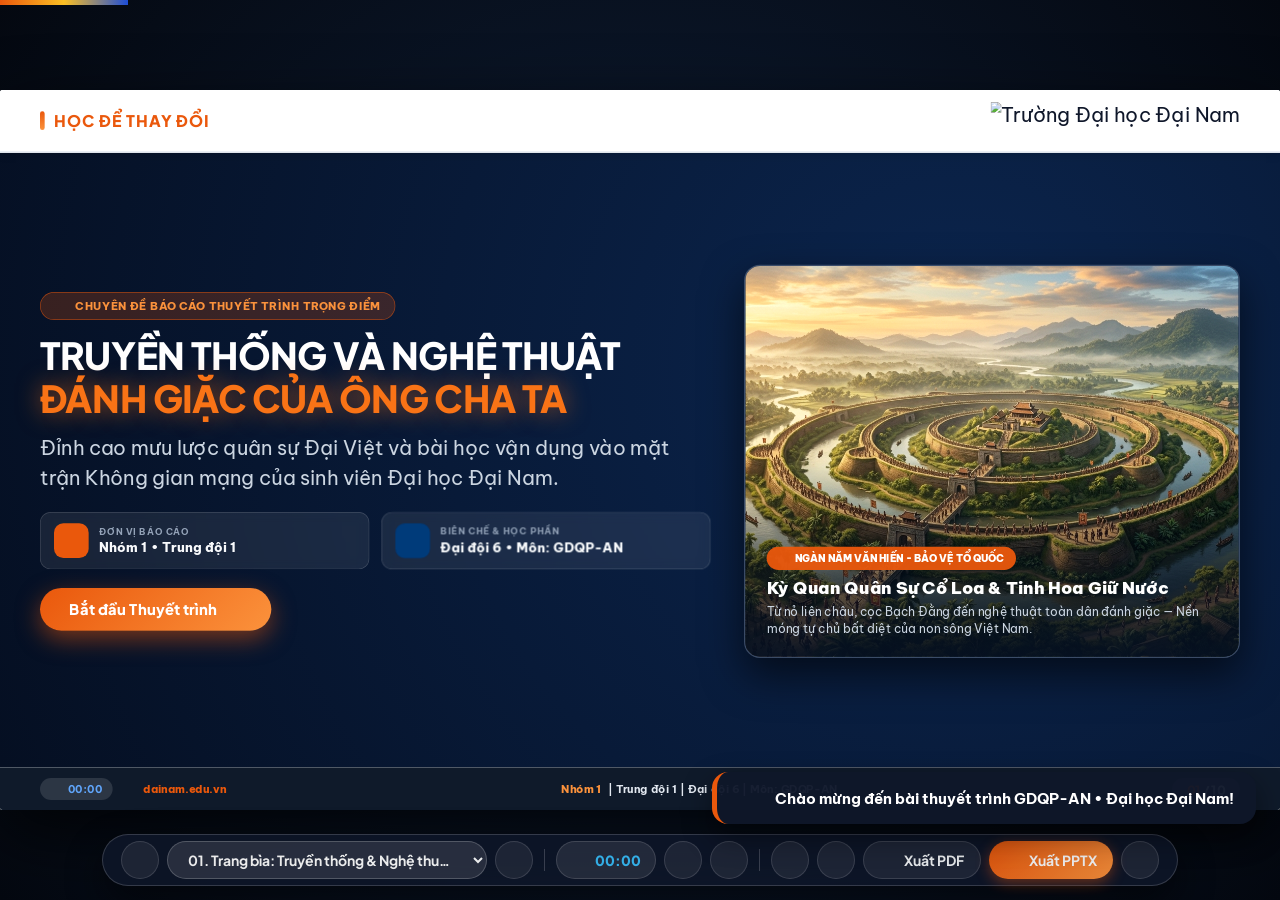
==== index.html @ 341ca073 "feat: increase font size across slides 3, 4, 5, 6, 7, 8, 9 for enhanced projection readability" ====
<!DOCTYPE html>
<html lang="vi">
<head>
  <meta charset="UTF-8">
  <meta name="viewport" content="width=device-width, initial-scale=1.0">
  <title>GDQP-AN: Truyền Thống & Nghệ Thuật Đánh Giặc Của Ông Cha Ta | Đại Học Đại Nam</title>
  <link rel="icon" type="image/svg+xml" href="assets/favicon.svg?v=20261004_01">

  <!-- Google Fonts: Plus Jakarta Sans (Modern Headings) & Be Vietnam Pro (Body) -->
  <link rel="preconnect" href="https://fonts.googleapis.com">
  <link rel="preconnect" href="https://fonts.gstatic.com" crossorigin>
  <link href="https://fonts.googleapis.com/css2?family=Be+Vietnam+Pro:ital,wght@0,400;0,500;0,600;0,700;0,800;0,900;1,400;1,600;1,700&family=Plus+Jakarta+Sans:ital,wght@0,400;0,500;0,600;0,700;0,800;0,900;1,700&display=swap" rel="stylesheet">

  <!-- External CDN Libraries -->
  <!-- Lucide Icons -->
  <script src="https://unpkg.com/lucide@latest"></script>
  <!-- PptxGenJS (Native Editable PPTX Generator) -->
  <script src="https://cdn.jsdelivr.net/npm/pptxgenjs@3.12.0/dist/pptxgen.bundle.js"></script>
  <!-- html2canvas for 2K Canvas Screenshot Capture -->
  <script src="https://cdnjs.cloudflare.com/ajax/libs/html2canvas/1.4.1/html2canvas.min.js"></script>
  <!-- jsPDF for High-Fidelity 2K PDF Packaging -->
  <script src="https://cdnjs.cloudflare.com/ajax/libs/jspdf/2.5.1/jspdf.umd.min.js"></script>

  <!-- External Stylesheet with Cache-Buster -->
  <link rel="stylesheet" href="assets/styles.css?v=20261004_02">
</head>
<body>

  <!-- Top Progress Indicator -->
  <div id="top-progress-bar"></div>

  <!-- Toast Notification Container (Positioned bottom-right to protect Dai Nam Logo) -->
  <div id="toast-notification">
    <i data-lucide="check-circle" style="color: #10B981; width: 24px; height: 24px; flex-shrink: 0;"></i>
    <span id="toast-msg">Thông báo hệ thống</span>
  </div>

  <!-- Viewport Shell (Auto-Scaled 16:9 1920x1080) -->
  <div id="viewport">
    <div id="slide-stage">

      <!-- ====================================================================
           SLIDE 1: COVER / HERO (HERO LAYOUT WITH CO LOA THEME)
           ==================================================================== -->
      <section class="slide theme-dark active" id="slide-1" data-slide-index="1">
        <!-- Mandatory Header -->
        <header class="slide-header">
          <div class="header-left">
            <div class="brand-slogan">HỌC ĐỂ THAY ĐỔI</div>
          </div>
          <div class="header-right">
            <img src="assets/dai-nam-logo-ngang.svg" alt="Trường Đại học Đại Nam" class="official-logo-img">
          </div>
        </header>

        <!-- Slide Body -->
        <div class="slide-body" style="background: radial-gradient(circle at 75% 35%, #0B254E 0%, #050F22 100%);">
          <div class="slide-1-container">
            <div class="hero-content">
              <div class="hero-badge-tag">
                <i data-lucide="flame" style="width: 18px; height: 18px;"></i>
                CHUYÊN ĐỀ BÁO CÁO THUYẾT TRÌNH TRỌNG ĐIỂM
              </div>

              <h1 class="hero-main-title">
                TRUYỀN THỐNG VÀ NGHỆ THUẬT<br>
                <span class="highlight-orange">ĐÁNH GIẶC CỦA ÔNG CHA TA</span>
              </h1>

              <p class="hero-sub-text">
                Đỉnh cao mưu lược quân sự Đại Việt và bài học vận dụng vào mặt trận Không gian mạng của sinh viên Đại học Đại Nam.
              </p>

              <div class="hero-meta-grid">
                <div class="hero-meta-card">
                  <div class="meta-card-icon">
                    <i data-lucide="users" style="width: 26px; height: 26px;"></i>
                  </div>
                  <div class="meta-card-content">
                    <h5>Đơn vị báo cáo</h5>
                    <p>Nhóm 1 • Trung đội 1</p>
                  </div>
                </div>

                <div class="hero-meta-card">
                  <div class="meta-card-icon" style="background: #003B7A;">
                    <i data-lucide="award" style="width: 26px; height: 26px;"></i>
                  </div>
                  <div class="meta-card-content">
                    <h5>Biên chế & Học phần</h5>
                    <p>Đại đội 6 • Môn: GDQP-AN</p>
                  </div>
                </div>
              </div>

              <button class="hero-cta-btn" id="btn-start-presentation" onclick="goToSlide(2)">
                <span>Bắt đầu Thuyết trình</span>
                <i data-lucide="arrow-right" style="width: 24px; height: 24px;"></i>
              </button>
            </div>

            <!-- Hero Visual Graphic Card -->
            <div class="hero-visual-card">
              <img src="assets/vn-co-loa.jpg" alt="Thành Cổ Loa & Tinh hoa Đánh giặc" class="hero-visual-img">
              <div class="hero-visual-overlay">
                <div class="visual-overlay-badge">
                  <i data-lucide="shield" style="width: 16px; height: 16px;"></i>
                  NGÀN NĂM VĂN HIẾN - BẢO VỆ TỔ QUỐC
                </div>
                <h3 style="color: #FFFFFF; font-size: 26px; font-weight: 900; line-height: 1.3;">
                  Kỳ Quan Quân Sự Cổ Loa & Tinh Hoa Giữ Nước
                </h3>
                <p style="color: #CBD5E1; font-size: 18px; margin-top: 6px; line-height: 1.45;">
                  Từ nỏ liên châu, cọc Bạch Đằng đến nghệ thuật toàn dân đánh giặc — Nền móng tự chủ bất diệt của non sông Việt Nam.
                </p>
              </div>
            </div>
          </div>
        </div>

        <!-- Mandatory Footer -->
        <footer class="slide-footer">
          <div class="footer-left">
            <div class="footer-timer-display">
              <i data-lucide="clock" style="width: 18px; height: 18px;"></i>
              <span class="timer-text">00:00</span>
            </div>
            <a href="https://dainam.edu.vn" target="_blank" rel="noopener noreferrer" class="footer-dnu-link">
              <i data-lucide="external-link" style="width: 16px; height: 16px;"></i>
              dainam.edu.vn
            </a>
          </div>
          <div class="footer-center">
            <span class="footer-meta-pill">Nhóm 1</span> | Trung đội 1 | Đại đội 6 | Môn: GDQP-AN
          </div>
          <div class="footer-right">
            <div class="slide-counter"><span class="current-num">01</span> / 10</div>
          </div>
        </footer>
      </section>

      <!-- ====================================================================
           SLIDE 2: BUỔI ĐẦU LỊCH SỬ & QUY LUẬT SINH TỒN
           ==================================================================== -->
      <section class="slide" id="slide-2" data-slide-index="2">
        <header class="slide-header">
          <div class="header-left">
            <div class="brand-slogan">HỌC ĐỂ THAY ĐỔI</div>
            <div class="header-topic-badge">PHẦN I: BUỔI ĐẦU LỊCH SỬ & QUY LUẬT SINH TỒN</div>
          </div>
          <div class="header-right">
            <img src="assets/dai-nam-logo-ngang.svg" alt="Trường Đại học Đại Nam" class="official-logo-img">
          </div>
        </header>

        <div class="slide-body">
          <div class="slide-title-wrap">
            <span class="slide-category">
              <i data-lucide="compass" style="width: 18px; height: 18px;"></i>
              Cội nguồn hình thành & Địa chính trị
            </span>
            <h2 class="slide-title">ĐẤT NƯỚC BUỔI ĐẦU & QUY LUẬT "DỰNG NƯỚC ĐI ĐÔI GIỮ NƯỚC"</h2>
            <p class="slide-subtitle">Vị trí địa chiến lược hiểm yếu và bước nhảy vọt tư duy quốc phòng thời Văn Lang - Âu Lạc</p>
          </div>

          <div class="slide-split-grid">
            <!-- Left: Definition Box with Co Loa Image & Quote -->
            <div class="definition-box" style="padding: 24px 28px;">
              <div>
                <div class="def-badge" style="font-size: 18px; padding: 8px 20px; margin-bottom: 14px;">
                  <i data-lucide="book-open" style="width: 20px; height: 20px;"></i>
                  Quy luật sinh tồn tất yếu
                </div>
                <p class="def-quote-text" style="font-size: 32px; line-height: 1.4; margin-bottom: 20px;">
                  "<strong>Dựng nước đi đôi với giữ nước</strong> - Muốn tồn tại để cày cấy làm ăn thì <strong>tay cầm cày phải luôn sẵn sàng cầm gươm</strong> bảo vệ xóm làng."
                </p>

                <!-- Context Photo (Larger photo and bigger typography) -->
                <div class="def-img-preview" style="padding: 22px 26px; gap: 28px; margin-bottom: 22px;">
                  <img src="assets/vn-co-loa.jpg" alt="Kiến trúc Thành Cổ Loa" class="def-img-thumb" style="width: 410px; height: 245px; border-radius: 12px; box-shadow: 0 10px 26px rgba(0, 59, 122, 0.18); border: 2.5px solid rgba(0, 59, 122, 0.25);">
                  <div class="def-img-caption" style="gap: 12px;">
                    <h5 style="font-size: 30px; font-weight: 900; color: var(--color-secondary); line-height: 1.25;">Kiến trúc Thành Cổ Loa</h5>
                    <p style="font-size: 24px; line-height: 1.45; color: #334155; font-weight: 500;">3 vòng xoáy ốc (Nội, Trung, Ngoại) kết hợp hào sông Hoàng Giang, tối ưu phòng ngự thủy - bộ liên hoàn.</p>
                  </div>
                </div>
              </div>

              <div class="def-summary-pill" style="font-size: 23px; padding: 14px 22px; gap: 14px;">
                <i data-lucide="zap" style="color: var(--color-primary); width: 28px; height: 28px; flex-shrink: 0;"></i>
                <span>Đột phá: <strong>Nỏ thần Liên Châu</strong> bắn vạn mũi tên đồng Cầu Vực — bước nhảy vọt hỏa lực tầm xa.</span>
              </div>
            </div>

            <!-- Right: 3 Core Evolution Cards (Concise, punchy) -->
            <div class="characteristics-stack">
              <div class="char-card" style="padding: 20px 24px; gap: 20px;">
                <div class="char-icon-wrap" style="width: 58px; height: 58px; border-radius: 16px;">
                  <i data-lucide="map-pin" style="width: 32px; height: 32px;"></i>
                </div>
                <div class="char-info">
                  <h4 style="font-size: 26px; margin-bottom: 6px;">1. Vị Trí Địa Chiến Lược Huyết Mạch</h4>
                  <p style="font-size: 26px; line-height: 1.4;">Cửa ngõ Đông Nam Á, ngã tư giao lưu hàng hải; là mục tiêu bành trướng thường trực của phong kiến phương Bắc.</p>
                </div>
              </div>

              <div class="char-card" style="padding: 20px 24px; gap: 20px;">
                <div class="char-icon-wrap" style="width: 58px; height: 58px; border-radius: 16px;">
                  <i data-lucide="droplets" style="width: 32px; height: 32px;"></i>
                </div>
                <div class="char-info">
                  <h4 style="font-size: 26px; margin-bottom: 6px;">2. Văn Lang: Trị Thủy & Đúc Đồng</h4>
                  <p style="font-size: 26px; line-height: 1.4;">Kinh tế lúa nước, văn hóa Đông Sơn rực rỡ; cố kết làng chạ tự nhiên để đắp đê, chống thú dữ và bảo vệ xóm làng.</p>
                </div>
              </div>

              <div class="char-card" style="padding: 20px 24px; gap: 20px;">
                <div class="char-icon-wrap" style="width: 58px; height: 58px; border-radius: 16px;">
                  <i data-lucide="shield-alert" style="width: 32px; height: 32px;"></i>
                </div>
                <div class="char-info">
                  <h4 style="font-size: 26px; margin-bottom: 6px;">3. Âu Lạc: Đột Phá Quốc Phòng Toàn Diện</h4>
                  <p style="font-size: 26px; line-height: 1.4;">Dời đô Cổ Loa, xây dựng công trình thành lũy quân sự khép kín kết hợp kỹ nghệ vũ khí cơ học uy lực tối tân.</p>
                </div>
              </div>
            </div>
          </div>
        </div>

        <footer class="slide-footer">
          <div class="footer-left">
            <div class="footer-timer-display"><i data-lucide="clock" style="width: 18px; height: 18px;"></i><span class="timer-text">00:00</span></div>
            <a href="https://dainam.edu.vn" target="_blank" rel="noopener noreferrer" class="footer-dnu-link"><i data-lucide="external-link" style="width: 16px; height: 16px;"></i>dainam.edu.vn</a>
          </div>
          <div class="footer-center"><span class="footer-meta-pill">Nhóm 1</span> | Trung đội 1 | Đại đội 6 | Môn: GDQP-AN</div>
          <div class="footer-right"><div class="slide-counter"><span class="current-num">02</span> / 10</div></div>
        </footer>
      </section>

      <!-- ====================================================================
           SLIDE 3: 4 YẾU TỐ HÌNH THÀNH NGHỆ THUẬT QUÂN SỰ (SPLIT WITH TERRAIN PHOTO)
           ==================================================================== -->
      <section class="slide" id="slide-3" data-slide-index="3">
        <header class="slide-header">
          <div class="header-left">
            <div class="brand-slogan">HỌC ĐỂ THAY ĐỔI</div>
            <div class="header-topic-badge">PHẦN II: CƠ SỞ KHOA HỌC & THỰC TIỄN</div>
          </div>
          <div class="header-right">
            <img src="assets/dai-nam-logo-ngang.svg" alt="Trường Đại học Đại Nam" class="official-logo-img">
          </div>
        </header>

        <div class="slide-body">
          <div class="slide-title-wrap">
            <span class="slide-category"><i data-lucide="layers" style="width: 18px; height: 18px;"></i>Cơ sở hình thành nghệ thuật quân sự</span>
            <h2 class="slide-title">4 YẾU TỐ NỀN TẢNG HÌNH THÀNH BẢN SẮC ĐÁNH GIẶC</h2>
            <p class="slide-subtitle">Địa lý, kinh tế, văn hóa và tương quan lực lượng định hình nghệ thuật tác chiến độc đáo</p>
          </div>

          <div class="slide-split-grid">
            <!-- Left: 4 Factor Cards (2x2 Grid) -->
            <div class="split-2x2-grid">
              <!-- Pillar 1 -->
              <div class="split-grid-card" style="border-top: 5px solid #DC2626;">
                <div class="split-grid-header">
                  <h4><i data-lucide="mountain" style="color: #DC2626; width: 22px; height: 22px;"></i>1. Địa Lý & Địa Hình</h4>
                  <span class="pillar-tag tag-red">Hiểm Địa</span>
                </div>
                <ul class="split-grid-bullets">
                  <li>3/4 đồi núi rừng rậm, sông ngòi đầm lầy chằng chịt.</li>
                  <li>Bẻ gãy kỵ binh cơ động, triệt tiêu đội hình lớn của giặc.</li>
                  <li>Phát triển sở trường <strong>phục kích & thủy chiến bậc thầy</strong>.</li>
                </ul>
              </div>

              <!-- Pillar 2 -->
              <div class="split-grid-card" style="border-top: 5px solid #0284C7;">
                <div class="split-grid-header">
                  <h4><i data-lucide="wheat" style="color: #0284C7; width: 22px; height: 22px;"></i>2. Ngụ Binh Ư Nông</h4>
                  <span class="pillar-tag tag-blue">Quốc Sách</span>
                </div>
                <ul class="split-grid-bullets">
                  <li>Gửi binh lính vào nông dân, giảm gánh nặng ngân khố.</li>
                  <li>Thời bình làm giàu đất nước, rèn luyện nông cụ.</li>
                  <li>Thời chiến có lệnh: <strong>toàn dân thần tốc hóa chiến binh</strong>.</li>
                </ul>
              </div>

              <!-- Pillar 3 -->
              <div class="split-grid-card" style="border-top: 5px solid #EA580C;">
                <div class="split-grid-header">
                  <h4><i data-lucide="users" style="color: #EA580C; width: 22px; height: 22px;"></i>3. Khối Đại Đoàn Kết</h4>
                  <span class="pillar-tag tag-orange">Lòng Dân</span>
                </div>
                <ul class="split-grid-bullets">
                  <li>Cố kết keo sơn từ công cuộc đắp đê trị thủy ngàn đời.</li>
                  <li>Lòng yêu nước nồng nàn, ý thức độc lập tự chủ cao độ.</li>
                  <li>Quốc biến: tạo dựng <strong>"Thế trận lòng dân"</strong> bất khả xâm phạm.</li>
                </ul>
              </div>

              <!-- Pillar 4 -->
              <div class="split-grid-card" style="border-top: 5px solid #7C3AED;">
                <div class="split-grid-header">
                  <h4><i data-lucide="scale" style="color: #7C3AED; width: 22px; height: 22px;"></i>4. Bất Đối Xứng</h4>
                  <span class="pillar-tag tag-purple">Bù Đắp</span>
                </div>
                <ul class="split-grid-bullets">
                  <li>Nước nhỏ chống nước lớn, quân ta ít chống giặc đông.</li>
                  <li>Tránh đọ quân tiêu hao; đánh vào hậu cần, sĩ khí địch.</li>
                  <li>Phương châm: <strong>"Lấy ít địch nhiều, dĩ đoản chế trường"</strong>.</li>
                </ul>
              </div>
            </div>

            <!-- Right: Beautiful Visual Photo Card -->
            <div class="slide-photo-card">
              <img src="assets/vn-terrain.jpg" alt="Địa thế hiểm trở non sông Việt Nam" class="slide-photo-img">
              <div class="slide-photo-overlay">
                <div class="photo-overlay-badge">
                  <i data-lucide="map" style="width: 14px; height: 14px;"></i> ĐỊA LỢI & THẾ TRẬN NON SÔNG
                </div>
                <h3 class="photo-overlay-title">Địa Hình Hiểm Trở & Bản Sắc Giữ Nước</h3>
                <p class="photo-overlay-desc">Rừng rậm, sông ngòi và lũy tre làng hóa thành pháo đài tự nhiên, vô hiệu hóa hoàn toàn sức mạnh kỵ binh ngoại bang.</p>
              </div>
            </div>
          </div>
        </div>

        <footer class="slide-footer">
          <div class="footer-left">
            <div class="footer-timer-display"><i data-lucide="clock" style="width: 18px; height: 18px;"></i><span class="timer-text">00:00</span></div>
            <a href="https://dainam.edu.vn" target="_blank" rel="noopener noreferrer" class="footer-dnu-link"><i data-lucide="external-link" style="width: 16px; height: 16px;"></i>dainam.edu.vn</a>
          </div>
          <div class="footer-center"><span class="footer-meta-pill">Nhóm 1</span> | Trung đội 1 | Đại đội 6 | Môn: GDQP-AN</div>
          <div class="footer-right"><div class="slide-counter"><span class="current-num">03</span> / 10</div></div>
        </footer>
      </section>

      <!-- ====================================================================
           SLIDE 4: CHỐNG BẮC THUỘC & BẠCH ĐẰNG 938
           ==================================================================== -->
      <section class="slide" id="slide-4" data-slide-index="4">
        <header class="slide-header">
          <div class="header-left">
            <div class="brand-slogan">HỌC ĐỂ THAY ĐỔI</div>
            <div class="header-topic-badge">PHẦN III: LỊCH SỬ GIỮ NƯỚC • GIAI ĐOẠN I</div>
          </div>
          <div class="header-right">
            <img src="assets/dai-nam-logo-ngang.svg" alt="Trường Đại học Đại Nam" class="official-logo-img">
          </div>
        </header>

        <div class="slide-body">
          <div class="slide-title-wrap">
            <span class="slide-category"><i data-lucide="flame" style="width: 18px; height: 18px;"></i>Bản hùng ca quật khởi</span>
            <h2 class="slide-title">HƠN 10 THẾ KỶ CHỐNG BẮC THUỘC & ĐỈNH CAO BẠCH ĐẰNG 938</h2>
            <p class="slide-subtitle">Khát vọng độc lập cháy bỏng từ Hai Bà Trưng đến chiến thắng lịch sử của Ngô Quyền</p>
          </div>

          <div class="slide-4-history-grid">
            <!-- Left: Timeline Stack of Continuous Revolts -->
            <div class="slide-4-timeline-stack">
              <div class="history-event-card">
                <div class="history-card-header">
                  <h4><i data-lucide="shield" style="width: 22px; height: 22px;"></i>Hai Bà Trưng (Năm 40)</h4>
                  <span class="history-time-badge">Mở Đầu Tự Chủ</span>
                </div>
                <p>Khởi nghĩa quật khởi đập tan ách đô hộ nhà Hán; khẳng định tinh thần tự chủ bất diệt của dân tộc.</p>
              </div>

              <div class="history-event-card">
                <div class="history-card-header">
                  <h4><i data-lucide="flag" style="width: 22px; height: 22px;"></i>Bà Triệu (248) & Vạn Xuân (542)</h4>
                  <span class="history-time-badge">Xưng Đế Độc Lập</span>
                </div>
                <p>Bà Triệu cưỡi voi đánh giặc; Lý Bí thành lập nhà nước Vạn Xuân — khẳng định chủ quyền độc lập sánh ngang phương Bắc.</p>
              </div>

              <div class="history-event-card">
                <div class="history-card-header">
                  <h4><i data-lucide="sword" style="width: 22px; height: 22px;"></i>Mai Thúc Loan & Phùng Hưng</h4>
                  <span class="history-time-badge">Thế Kỷ VIII</span>
                </div>
                <p>Các cuộc quật khởi nông dân bền bỉ (722 - 791) làm lung lay tận gốc ách thống trị đô hộ hà khắc của nhà Đường.</p>
              </div>
            </div>

            <!-- Right: Featured Battle Card with Bach Dang Painting -->
            <div class="slide-4-battle-card">
              <div class="battle-card-media">
                <img src="assets/vn-bach-dang.jpg" alt="Trận Thủy chiến Bạch Đằng 938" class="battle-card-img">
                <div class="battle-card-overlay">
                  <span class="visual-overlay-badge" style="background: #003B7A; border: 1px solid #38BDF8;">
                    <i data-lucide="anchor" style="width: 14px; height: 14px;"></i> CHIẾN THẮNG BẠCH ĐẰNG NĂM 938
                  </span>
                  <h4>Ngô Quyền & Trận Thủy Chiến Định Đoạt Lịch Sử</h4>
                </div>
              </div>
              <div class="battle-card-content">
                <ul class="battle-tactics-list">
                  <li>
                    <i data-lucide="check-circle" style="color: var(--color-primary); width: 22px; height: 22px; flex-shrink: 0;"></i>
                    <span><strong>Nắm chắc thủy triều:</strong> Đo lường chu kỳ con nước để nhử giặc và phản công dứt điểm.</span>
                  </li>
                  <li>
                    <i data-lucide="check-circle" style="color: var(--color-primary); width: 22px; height: 22px; flex-shrink: 0;"></i>
                    <span><strong>Trận địa cọc nhọn bọc sắt:</strong> Đóng bãi cọc ngầm hiểm hóc, biến sông thành mồ chôn thuyền giặc.</span>
                  </li>
                  <li>
                    <i data-lucide="check-circle" style="color: var(--color-primary); width: 22px; height: 22px; flex-shrink: 0;"></i>
                    <span><strong>Chấm dứt 1.000 năm Bắc thuộc:</strong> Tiêu diệt thủy quân Hoằng Thao, mở ra kỷ nguyên độc lập muôn đời.</span>
                  </li>
                </ul>
              </div>
            </div>
          </div>

          <!-- Bottom Alert Banner -->
          <div class="central-alert-banner">
            <i data-lucide="award" style="width: 26px; height: 26px; color: #FBBF24; flex-shrink: 0;"></i>
            <p>
              <strong>BÀI HỌC VÀNG:</strong> Nắm chắc thiên thời (thủy triều), địa lợi (sông ngòi) và nhân hòa để lấy đoản binh chế trường trận!
            </p>
          </div>
        </div>

        <footer class="slide-footer">
          <div class="footer-left">
            <div class="footer-timer-display"><i data-lucide="clock" style="width: 18px; height: 18px;"></i><span class="timer-text">00:00</span></div>
            <a href="https://dainam.edu.vn" target="_blank" rel="noopener noreferrer" class="footer-dnu-link"><i data-lucide="external-link" style="width: 16px; height: 16px;"></i>dainam.edu.vn</a>
          </div>
          <div class="footer-center"><span class="footer-meta-pill">Nhóm 1</span> | Trung đội 1 | Đại đội 6 | Môn: GDQP-AN</div>
          <div class="footer-right"><div class="slide-counter"><span class="current-num">04</span> / 10</div></div>
        </footer>
      </section>

      <!-- ====================================================================
           SLIDE 5: ĐỘC LẬP TỰ CHỦ PHONG KIẾN (SPLIT WITH DIEN HONG PHOTO)
           ==================================================================== -->
      <section class="slide" id="slide-5" data-slide-index="5">
        <header class="slide-header">
          <div class="header-left">
            <div class="brand-slogan">HỌC ĐỂ THAY ĐỔI</div>
            <div class="header-topic-badge">PHẦN III: LỊCH SỬ GIỮ NƯỚC • GIAI ĐOẠN II</div>
          </div>
          <div class="header-right">
            <img src="assets/dai-nam-logo-ngang.svg" alt="Trường Đại học Đại Nam" class="official-logo-img">
          </div>
        </header>

        <div class="slide-body">
          <div class="slide-title-wrap">
            <span class="slide-category"><i data-lucide="shield" style="width: 18px; height: 18px;"></i>Thời kỳ độc lập phong kiến</span>
            <h2 class="slide-title">CÁC CHIẾN DỊCH QUYẾT CHIẾN CHIẾN LƯỢC MẪU MỰC</h2>
            <p class="slide-subtitle">Nghệ thuật quân sự đỉnh cao qua các triều đại Lý, Trần, Hậu Lê và Tây Sơn</p>
          </div>

          <div class="slide-split-grid reverse">
            <!-- Left: Visual Photo Card with Dien Hong Painting -->
            <div class="slide-photo-card">
              <img src="assets/vn-dien-hong.jpg" alt="Hội nghị Diên Hồng & Hào khí Đông A" class="slide-photo-img">
              <div class="slide-photo-overlay">
                <div class="photo-overlay-badge">
                  <i data-lucide="crown" style="width: 14px; height: 14px;"></i> HÀO KHÍ ĐÔNG A & DIÊN HỒNG
                </div>
                <h3 class="photo-overlay-title">Hội Nghị Diên Hồng & Sức Mạnh Toàn Dân</h3>
                <p class="photo-overlay-desc">"Vua tôi đồng lòng, anh em hòa mục, cả nước góp sức, giặc tự nhiên tan" — Tinh hoa quân sự bất khả chiến bại nằm ở Lòng Dân.</p>
              </div>
            </div>

            <!-- Right: 4 Triều Đại Cards (2x2 Grid) -->
            <div class="split-2x2-grid">
              <!-- Dynasty 1: Lý -->
              <div class="split-grid-card" style="border-top: 5px solid #EA580C;">
                <div class="split-grid-header">
                  <h4><i data-lucide="zap" style="color: #EA580C; width: 22px; height: 22px;"></i>1. Thời Lý (1075 - 1077)</h4>
                  <span class="pillar-tag tag-orange">Như Nguyệt</span>
                </div>
                <ul class="split-grid-bullets">
                  <li><strong>"Tiên phát chế nhân":</strong> Đánh đòn phủ đầu phá căn cứ Ung Châu của quân Tống.</li>
                  <li>Phòng tuyến sông Như Nguyệt hiểm trở bẻ gãy ý chí xâm lược.</li>
                  <li>Tâm lý chiến thần kỳ với bài thơ <em>"Nam quốc sơn hà"</em>.</li>
                </ul>
              </div>

              <!-- Dynasty 2: Trần -->
              <div class="split-grid-card" style="border-top: 5px solid #DC2626;">
                <div class="split-grid-header">
                  <h4><i data-lucide="flame" style="color: #DC2626; width: 22px; height: 22px;"></i>2. Thời Trần (1258 - 1288)</h4>
                  <span class="pillar-tag tag-red">3 Lần Thắng Nguyên</span>
                </div>
                <ul class="split-grid-bullets">
                  <li>Chiến lược <strong>"Vườn không nhà trống"</strong> triệt tiêu lương thảo giặc.</li>
                  <li>Hội nghị Diên Hồng: Toàn dân muôn người đồng thanh hô <em>"ĐÁNH!"</em>.</li>
                  <li>Đại thắng Bạch Đằng 1288 chôn vùi đạo quân xâm lược Mông Cổ.</li>
                </ul>
              </div>

              <!-- Dynasty 3: Lê -->
              <div class="split-grid-card" style="border-top: 5px solid #0284C7;">
                <div class="split-grid-header">
                  <h4><i data-lucide="sword" style="color: #0284C7; width: 22px; height: 22px;"></i>3. Khởi Nghĩa Lam Sơn</h4>
                  <span class="pillar-tag tag-blue">Đại Nghĩa</span>
                </div>
                <ul class="split-grid-bullets">
                  <li>Nguyễn Trãi: <em>"Đem đại nghĩa thắng hung tàn, lấy chí nhân thay cường bạo"</em>.</li>
                  <li>Chiến thuật vây thành diệt viện, đánh vào lòng người (Tâm công).</li>
                  <li>Cấp ngựa thuyền cho giặc rút quân, giữ hòa bình lâu dài.</li>
                </ul>
              </div>

              <!-- Dynasty 4: Tây Sơn -->
              <div class="split-grid-card" style="border-top: 5px solid #7C3AED;">
                <div class="split-grid-header">
                  <h4><i data-lucide="rocket" style="color: #7C3AED; width: 22px; height: 22px;"></i>4. Quang Trung (1789)</h4>
                  <span class="pillar-tag tag-purple">Thần Tốc</span>
                </div>
                <ul class="split-grid-bullets">
                  <li>Hành quân thần tốc từ Phú Xuân ra Thăng Long dịp Tết Kỷ Dậu.</li>
                  <li>Đại phá 29 vạn quân Mãn Thanh tại Ngọc Hồi - Đống Đa trong 5 ngày.</li>
                  <li>Nghệ thuật tác chiến cơ động bất ngờ, chớp nhoáng đỉnh cao.</li>
                </ul>
              </div>
            </div>
          </div>
        </div>

        <footer class="slide-footer">
          <div class="footer-left">
            <div class="footer-timer-display"><i data-lucide="clock" style="width: 18px; height: 18px;"></i><span class="timer-text">00:00</span></div>
            <a href="https://dainam.edu.vn" target="_blank" rel="noopener noreferrer" class="footer-dnu-link"><i data-lucide="external-link" style="width: 16px; height: 16px;"></i>dainam.edu.vn</a>
          </div>
          <div class="footer-center"><span class="footer-meta-pill">Nhóm 1</span> | Trung đội 1 | Đại đội 6 | Môn: GDQP-AN</div>
          <div class="footer-right"><div class="slide-counter"><span class="current-num">05</span> / 10</div></div>
        </footer>
      </section>

      <!-- ====================================================================
           SLIDE 6: 4 TRỤ CỘT TINH HOA NGHỆ THUẬT QUÂN SỰ (SPLIT WITH DOCTRINE PHOTO)
           ==================================================================== -->
      <section class="slide" id="slide-6" data-slide-index="6">
        <header class="slide-header">
          <div class="header-left">
            <div class="brand-slogan">HỌC ĐỂ THAY ĐỔI</div>
            <div class="header-topic-badge">PHẦN IV: 4 TRỤ CỘT TINH HOA QUÂN SỰ</div>
          </div>
          <div class="header-right">
            <img src="assets/dai-nam-logo-ngang.svg" alt="Trường Đại học Đại Nam" class="official-logo-img">
          </div>
        </header>

        <div class="slide-body">
          <div class="slide-title-wrap">
            <span class="slide-category"><i data-lucide="award" style="width: 18px; height: 18px;"></i>Binh pháp đỉnh cao</span>
            <h2 class="slide-title">4 TRỤ CỘT TINH HOA TRONG NGHỆ THUẬT ĐÁNH GIẶC</h2>
            <p class="slide-subtitle">Hệ tư tưởng và nguyên lý tác chiến giúp dân tộc ta chiến thắng các đế chế hùng mạnh</p>
          </div>

          <div class="slide-split-grid">
            <!-- Left: 4 Pillar Cards (2x2 Grid) -->
            <div class="split-2x2-grid">
              <!-- Pillar 1 -->
              <div class="split-grid-card" style="border-top: 5px solid #DC2626;">
                <div class="split-grid-header">
                  <h4><i data-lucide="target" style="color: #DC2626; width: 22px; height: 22px;"></i>1. Tiến Công Tích Cực</h4>
                  <span class="pillar-tag tag-red">Tư Tưởng</span>
                </div>
                <ul class="split-grid-bullets">
                  <li>Phòng thủ chủ động; liên tục quấy rối tiêu hao sinh lực địch.</li>
                  <li>"Tiên phát chế nhân": Chủ động đánh đòn phủ đầu căn cứ hậu cần.</li>
                  <li>Lui binh chiến lược: <strong>"Tránh lúc giặc hăng, đánh khi giặc mệt"</strong>.</li>
                </ul>
              </div>

              <!-- Pillar 2 -->
              <div class="split-grid-card" style="border-top: 5px solid #0284C7;">
                <div class="split-grid-header">
                  <h4><i data-lucide="users" style="color: #0284C7; width: 22px; height: 22px;"></i>2. Toàn Dân Đánh Giặc</h4>
                  <span class="pillar-tag tag-blue">Thế Trận</span>
                </div>
                <ul class="split-grid-bullets">
                  <li><strong>"Trăm họ đều là binh"</strong>: Quân triều đình kết hợp dân binh làng xã.</li>
                  <li>Biến sông núi thành chiến hào, giăng bẫy tiêu hao địch khắp nơi.</li>
                  <li>Sức mạnh tổng hợp từ khối đại đoàn kết toàn dân tộc.</li>
                </ul>
              </div>

              <!-- Pillar 3 -->
              <div class="split-grid-card" style="border-top: 5px solid #EA580C;">
                <div class="split-grid-header">
                  <h4><i data-lucide="activity" style="color: #EA580C; width: 22px; height: 22px;"></i>3. Dĩ Đoản Chế Trường</h4>
                  <span class="pillar-tag tag-orange">Tác Chiến</span>
                </div>
                <ul class="split-grid-bullets">
                  <li>Dùng sở trường cận chiến, phục kích, đánh đêm khắc chế giặc.</li>
                  <li>Chiến thuật <strong>"Vườn không nhà trống"</strong> đẩy địch vào thế sa lầy.</li>
                  <li>Linh hoạt chuyển hóa: từ phân tán bảo toàn sang tổng phản công.</li>
                </ul>
              </div>

              <!-- Pillar 4 -->
              <div class="split-grid-card" style="border-top: 5px solid #7C3AED;">
                <div class="split-grid-header">
                  <h4><i data-lucide="heart-handshake" style="color: #7C3AED; width: 22px; height: 22px;"></i>4. Nghệ Thuật "Tâm Công"</h4>
                  <span class="pillar-tag tag-purple">Nhân Nghĩa</span>
                </div>
                <ul class="split-grid-bullets">
                  <li>Đánh vào lòng người, làm rệu rã tinh thần chỉ huy và binh sĩ giặc.</li>
                  <li>Lấy <strong>Chính nghĩa thắng Phi nghĩa</strong>, nâng cao ngọn cờ dân tộc.</li>
                  <li>Mở đường hòa hiếu: Cấp ngựa thuyền cho giặc rút lui bền vững.</li>
                </ul>
              </div>
            </div>

            <!-- Right: Doctrine Photo Card -->
            <div class="slide-photo-card">
              <img src="assets/vn-doctrine.jpg" alt="Trần Hưng Đạo và Binh pháp Đại Việt" class="slide-photo-img">
              <div class="slide-photo-overlay">
                <div class="photo-overlay-badge">
                  <i data-lucide="book-open" style="width: 14px; height: 14px;"></i> BINH THƯ YẾU LƯỢC & HỊCH TƯỚNG SĨ
                </div>
                <h3 class="photo-overlay-title">Mưu Lược Binh Pháp Đại Việt</h3>
                <p class="photo-overlay-desc">Đỉnh cao tư duy quân sự: "Lấy yếu chống mạnh, lấy ít địch nhiều" bằng trí tuệ mưu lược và lòng yêu nước bất diệt.</p>
              </div>
            </div>
          </div>
        </div>

        <footer class="slide-footer">
          <div class="footer-left">
            <div class="footer-timer-display"><i data-lucide="clock" style="width: 18px; height: 18px;"></i><span class="timer-text">00:00</span></div>
            <a href="https://dainam.edu.vn" target="_blank" rel="noopener noreferrer" class="footer-dnu-link"><i data-lucide="external-link" style="width: 16px; height: 16px;"></i>dainam.edu.vn</a>
          </div>
          <div class="footer-center"><span class="footer-meta-pill">Nhóm 1</span> | Trung đội 1 | Đại đội 6 | Môn: GDQP-AN</div>
          <div class="footer-right"><div class="slide-counter"><span class="current-num">06</span> / 10</div></div>
        </footer>
      </section>

      <!-- ====================================================================
           SLIDE 7: KHÔNG GIAN MẠNG (CYBERSPACE) - MẶT TRẬN CHIẾN LƯỢC THỨ 5
           ==================================================================== -->
      <section class="slide theme-dark" id="slide-7" data-slide-index="7">
        <header class="slide-header">
          <div class="header-left">
            <div class="brand-slogan">HỌC ĐỂ THAY ĐỔI</div>
            <div class="header-topic-badge">PHẦN V: KỶ NGUYÊN SỐ & AN NINH QUỐC PHÒNG</div>
          </div>
          <div class="header-right">
            <img src="assets/dai-nam-logo-ngang.svg" alt="Trường Đại học Đại Nam" class="official-logo-img">
          </div>
        </header>

        <div class="slide-body" style="background: radial-gradient(circle at 50% 50%, #061B3B 0%, #020914 100%);">
          <div class="slide-7-cyber-container" style="height: 100%; display: flex; flex-direction: column; gap: 14px;">
            <div class="slide-title-wrap" style="display: flex; align-items: center; justify-content: space-between;">
              <div>
                <span class="slide-category" style="color: #38BDF8;">
                  <i data-lucide="globe" style="width: 18px; height: 18px;"></i>
                  Mặt trận chiến tranh phi quy ước thế kỷ 21
                </span>
                <h2 class="slide-title" style="color: #FFFFFF; font-size: 38px;">
                  KHÔNG GIAN MẠNG (CYBERSPACE) – MẶT TRẬN CHIẾN LƯỢC THỨ 5
                </h2>
                <p class="slide-subtitle" style="color: #94A3B8; font-size: 20px;">
                  Chiến trường không tiếng súng nhưng có khả năng làm tê liệt toàn diện hạ tầng quốc gia
                </p>
              </div>

              <!-- Interactive Deep-Dive Button (Clean and properly aligned) -->
              <button class="btn-slide-7-cases" onclick="toggleSlide7Modal(true)" title="Xem 3 cuộc tấn công mạng quy mô quốc gia">
                <i data-lucide="shield-alert" style="width: 18px; height: 18px;"></i>
                <span>3 Đại Án Tác Chiến Mạng Thực Tế</span>
              </button>
            </div>

            <!-- 5-Domain Defense Bar -->
            <div class="cyber-domain-bar" style="margin-bottom: 0;">
              <div class="domain-pill"><i data-lucide="map" style="width: 18px; height: 18px;"></i>1. Đất Liền</div>
              <div class="domain-pill"><i data-lucide="cloud" style="width: 18px; height: 18px;"></i>2. Vùng Trời</div>
              <div class="domain-pill"><i data-lucide="anchor" style="width: 18px; height: 18px;"></i>3. Vùng Biển</div>
              <div class="domain-pill"><i data-lucide="radio" style="width: 18px; height: 18px;"></i>4. Vũ Trụ</div>
              <div class="domain-pill active-cyber">
                <i data-lucide="wifi" style="width: 20px; height: 20px;"></i>
                5. KHÔNG GIAN MẠNG (CYBERSPACE)
              </div>
            </div>

            <!-- Split View: Cyber Command Photo + 2 Core Threat Cards -->
            <div class="slide-split-grid" style="flex: 1; min-height: 0;">
              <!-- Left: Cyber Operations Photo Card -->
              <div class="slide-photo-card">
                <img src="assets/vn-cyber-command.jpg" alt="Trung tâm Tác chiến An ninh mạng Quốc gia" class="slide-photo-img">
                <div class="slide-photo-overlay">
                  <div class="photo-overlay-badge" style="background: linear-gradient(135deg, #0284C7, #003B7A);">
                    <i data-lucide="shield" style="width: 14px; height: 14px;"></i> TRUNG TÂM TÁC CHIẾN AN NINH MẠNG (SOC)
                  </div>
                  <h3 class="photo-overlay-title">Mặt Trận Không Tiếng Súng</h3>
                  <p class="photo-overlay-desc">Bảo vệ vững chắc hệ thống chỉ huy C4ISR, mạng viễn thông, lưới điện và chủ quyền dữ liệu số quốc gia.</p>
                </div>
              </div>

              <!-- Right: 2 Threat Cards -->
              <div class="split-cards-stack">
                <!-- Threat 1 -->
                <div class="split-card" style="background: rgba(255, 255, 255, 0.06); border-color: rgba(56, 189, 248, 0.3);">
                  <div class="split-card-icon" style="background: rgba(56, 189, 248, 0.2); color: #38BDF8;">
                    <i data-lucide="server" style="width: 26px; height: 26px;"></i>
                  </div>
                  <div class="split-card-content">
                    <h4 style="color: #38BDF8;">Tê Liệt Hạ Tầng Trọng Yếu Quốc Gia</h4>
                    <p style="color: #CBD5E1;">Tấn công mã độc làm sập <strong>lưới điện, nhà máy nước, ngân hàng và sàn giao dịch</strong>; vô hiệu hóa hệ thống thông tin chỉ huy mà không cần bắn một phát đạn.</p>
                  </div>
                </div>

                <!-- Threat 2 -->
                <div class="split-card" style="background: rgba(255, 255, 255, 0.06); border-color: rgba(249, 115, 22, 0.3);">
                  <div class="split-card-icon" style="background: rgba(249, 115, 22, 0.2); color: #FB923C;">
                    <i data-lucide="bot" style="width: 26px; height: 26px;"></i>
                  </div>
                  <div class="split-card-content">
                    <h4 style="color: #FB923C;">Chiến Tranh Thông Tin & Tâm Lý Số</h4>
                    <p style="color: #CBD5E1;">Sử dụng <strong>Tin giả (Fake News), Deepfake AI và Botnets</strong> thao túng thuật toán mạng xã hội, xuyên tạc lịch sử, nhằm làm rỗng ruột tư tưởng và phá hoại khối đoàn kết.</p>
                  </div>
                </div>

                <!-- Threat Summary Callout -->
                <div style="background: rgba(234, 88, 12, 0.12); border: 1.5px dashed rgba(234, 88, 12, 0.5); border-radius: 12px; padding: 14px 22px; display: flex; align-items: center; gap: 12px; color: #FED7AA; font-size: 21px; font-weight: 600;">
                  <i data-lucide="alert-octagon" style="color: #F97316; width: 26px; height: 26px; flex-shrink: 0;"></i>
                  <span><strong>Thách thức thời đại:</strong> Chiến tranh mạng có thể làm sụp đổ một quốc gia từ bên trong trước khi xung đột vũ trang nổ ra!</span>
                </div>
              </div>
            </div>
          </div>
        </div>

        <footer class="slide-footer">
          <div class="footer-left">
            <div class="footer-timer-display"><i data-lucide="clock" style="width: 18px; height: 18px;"></i><span class="timer-text">00:00</span></div>
            <a href="https://dainam.edu.vn" target="_blank" rel="noopener noreferrer" class="footer-dnu-link"><i data-lucide="external-link" style="width: 16px; height: 16px;"></i>dainam.edu.vn</a>
          </div>
          <div class="footer-center"><span class="footer-meta-pill">Nhóm 1</span> | Trung đội 1 | Đại đội 6 | Môn: GDQP-AN</div>
          <div class="footer-right"><div class="slide-counter"><span class="current-num">07</span> / 10</div></div>
        </footer>
      </section>

      <!-- ====================================================================
           SLIDE 8: VẬN DỤNG NGHỆ THUẬT CỔ VÀO CNTT (SPLIT WITH MATRIX PHOTO)
           ==================================================================== -->
      <section class="slide" id="slide-8" data-slide-index="8">
        <header class="slide-header">
          <div class="header-left">
            <div class="brand-slogan">HỌC ĐỂ THAY ĐỔI</div>
            <div class="header-topic-badge">PHẦN V: VẬN DỤNG NGHỆ THUẬT VÀO CNTT</div>
          </div>
          <div class="header-right">
            <img src="assets/dai-nam-logo-ngang.svg" alt="Trường Đại học Đại Nam" class="official-logo-img">
          </div>
        </header>

        <div class="slide-body">
          <div class="slide-title-wrap">
            <span class="slide-category"><i data-lucide="cpu" style="width: 18px; height: 18px;"></i>Kế thừa binh pháp cha ông vào kỹ nghệ số</span>
            <h2 class="slide-title">VẬN DỤNG NGHỆ THUẬT CỔ VÀO KIẾN TRÚC AN NINH CNTT</h2>
            <p class="slide-subtitle">4 phép đối sánh biện chứng giữa binh pháp giữ nước và kỹ nghệ an toàn thông tin</p>
          </div>

          <div class="slide-split-grid">
            <!-- Left: 2x2 Matrix Cards -->
            <div class="split-2x2-grid">
              <!-- Card 1 -->
              <div class="it-compare-card">
                <div class="compare-card-dual-header">
                  <span class="ancient-tactic-pill">
                    <i data-lucide="shield" style="width: 15px; height: 15px;"></i> "Vườn Không Nhà Trống"
                  </span>
                  <span class="compare-arrow">➔</span>
                  <span class="modern-tech-pill">
                    <i data-lucide="lock" style="width: 15px; height: 15px;"></i> Zero Trust & Data Isolation
                  </span>
                </div>
                <h4 class="it-card-title">Bảo Mật Không Tin Tưởng & Mã Hóa</h4>
                <ul class="it-body-bullets">
                  <li><strong>Không tin mặc định:</strong> Xác thực liên tục mọi truy cập trong & ngoài mạng.</li>
                  <li><strong>Mã hóa đầu cuối:</strong> Hacker vào chỉ thấy "nhà trống", dữ liệu đã mã hóa vô nghĩa.</li>
                  <li><strong>Sao lưu phân tán:</strong> Khôi phục tức thì mà không cần trả tiền chuộc.</li>
                </ul>
              </div>

              <!-- Card 2 -->
              <div class="it-compare-card">
                <div class="compare-card-dual-header">
                  <span class="ancient-tactic-pill">
                    <i data-lucide="zap" style="width: 15px; height: 15px;"></i> "Tiên Phát Chế Nhân"
                  </span>
                  <span class="compare-arrow">➔</span>
                  <span class="modern-tech-pill">
                    <i data-lucide="search" style="width: 15px; height: 15px;"></i> Threat Hunting & AI
                  </span>
                </div>
                <h4 class="it-card-title">Săn Lỗ Hổng Chủ Động Bằng AI</h4>
                <ul class="it-body-bullets">
                  <li><strong>Chủ động đi trước:</strong> Liên tục rà quét mã nguồn và săn lỗ hổng 0-day.</li>
                  <li><strong>AI Security:</strong> Tự động phát hiện hành vi quét cổng và trinh sát bất thường.</li>
                  <li><strong>Chặn từ cửa ngõ:</strong> Tiêu diệt mã độc trước khi kích hoạt payload.</li>
                </ul>
              </div>

              <!-- Card 3 -->
              <div class="it-compare-card">
                <div class="compare-card-dual-header">
                  <span class="ancient-tactic-pill">
                    <i data-lucide="target" style="width: 15px; height: 15px;"></i> "Dĩ Đoản Chế Trường"
                  </span>
                  <span class="compare-arrow">➔</span>
                  <span class="modern-tech-pill">
                    <i data-lucide="bot" style="width: 15px; height: 15px;"></i> Honeypot & SOAR
                  </span>
                </div>
                <h4 class="it-card-title">Bẫy Mật Ảo & Tự Động Hóa Phòng Thủ</h4>
                <ul class="it-body-bullets">
                  <li><strong>Lấy ít địch nhiều:</strong> Nhân lực phòng thủ ít chống lại triệu botnet toàn cầu.</li>
                  <li><strong>Bẫy mật Honeypot:</strong> Đánh lừa tin tặc sa vào mê cung để thu thập chữ ký.</li>
                  <li><strong>SOAR Automation:</strong> Một kỹ sư vận hành tự động bảo vệ hạ tầng khổng lồ.</li>
                </ul>
              </div>

              <!-- Card 4 -->
              <div class="it-compare-card">
                <div class="compare-card-dual-header">
                  <span class="ancient-tactic-pill">
                    <i data-lucide="anchor" style="width: 15px; height: 15px;"></i> "Thủy Chiến Bạch Đằng"
                  </span>
                  <span class="compare-arrow">➔</span>
                  <span class="modern-tech-pill">
                    <i data-lucide="cloud" style="width: 15px; height: 15px;"></i> Multi-Cloud & Anti-DDoS
                  </span>
                </div>
                <h4 class="it-card-title">Tận Dụng Hạ Tầng Phân Tán</h4>
                <ul class="it-body-bullets">
                  <li><strong>Địa lợi băng thông:</strong> Tận dụng luồng mạng phân tán để bóp nghẹt truy cập độc hại.</li>
                  <li><strong>Multi-Cloud WAF:</strong> Tường lửa nhiều tầng lớp như bãi cọc nhọn Bạch Đằng.</li>
                  <li><strong>Load Balancer:</strong> Cân bằng tải bẻ gãy đợt tấn công DDoS hàng terabit.</li>
                </ul>
              </div>
            </div>

            <!-- Right: Photo Card -->
            <div class="slide-photo-card">
              <img src="assets/vn-ancient-to-cyber.jpg" alt="Từ Binh pháp cổ đến An ninh mạng" class="slide-photo-img">
              <div class="slide-photo-overlay">
                <div class="photo-overlay-badge">
                  <i data-lucide="shield-check" style="width: 14px; height: 14px;"></i> KẾ THỪA BINH PHÁP NGHÌN NĂM
                </div>
                <h3 class="photo-overlay-title">Từ Cọc Bạch Đằng Đến Tường Lửa Số</h3>
                <p class="photo-overlay-desc">Vận dụng sáng tạo nguyên lý tác chiến cha ông: Lấy ít địch nhiều, lấy trí tuệ công nghệ bảo vệ chủ quyền dữ liệu Việt Nam.</p>
              </div>
            </div>
          </div>
        </div>

        <footer class="slide-footer">
          <div class="footer-left">
            <div class="footer-timer-display"><i data-lucide="clock" style="width: 18px; height: 18px;"></i><span class="timer-text">00:00</span></div>
            <a href="https://dainam.edu.vn" target="_blank" rel="noopener noreferrer" class="footer-dnu-link"><i data-lucide="external-link" style="width: 16px; height: 16px;"></i>dainam.edu.vn</a>
          </div>
          <div class="footer-center"><span class="footer-meta-pill">Nhóm 1</span> | Trung đội 1 | Đại đội 6 | Môn: GDQP-AN</div>
          <div class="footer-right"><div class="slide-counter"><span class="current-num">08</span> / 10</div></div>
        </footer>
      </section>

      <!-- ====================================================================
           SLIDE 9: TRÁCH NHIỆM SINH VIÊN CNTT (SPLIT WITH STUDENTS PHOTO)
           ==================================================================== -->
      <section class="slide" id="slide-9" data-slide-index="9">
        <header class="slide-header">
          <div class="header-left">
            <div class="brand-slogan">HỌC ĐỂ THAY ĐỔI</div>
            <div class="header-topic-badge">PHẦN V: HÀNH ĐỘNG TUỔI TRẺ ĐẠI NAM</div>
          </div>
          <div class="header-right">
            <img src="assets/dai-nam-logo-ngang.svg" alt="Trường Đại học Đại Nam" class="official-logo-img">
          </div>
        </header>

        <div class="slide-body">
          <div class="slide-title-wrap">
            <span class="slide-category"><i data-lucide="award" style="width: 18px; height: 18px;"></i>Sứ mệnh người kỹ sư công nghệ Đại Nam</span>
            <h2 class="slide-title">4 TRỌNG TRÁCH CỦA SINH VIÊN CNTT TRONG KỶ NGUYÊN SỐ</h2>
            <p class="slide-subtitle">Biến tri thức thuật toán và công nghệ thành vũ khí phụng sự và bảo vệ Tổ quốc</p>
          </div>

          <div class="slide-split-grid reverse">
            <!-- Left: IT Students Photo Card -->
            <div class="slide-photo-card">
              <img src="assets/vn-it-students.jpg" alt="Sinh viên CNTT và An toàn thông tin Đại học Đại Nam" class="slide-photo-img">
              <div class="slide-photo-overlay">
                <div class="photo-overlay-badge">
                  <i data-lucide="graduation-cap" style="width: 14px; height: 14px;"></i> TUỔI TRẺ ĐẠI HỌC ĐẠI NAM
                </div>
                <h3 class="photo-overlay-title">Sứ Mệnh Kỹ Sư Công Nghệ Trẻ</h3>
                <p class="photo-overlay-desc">Học tập thực chất, làm chủ công nghệ lõi và giữ vững đạo đức nghề nghiệp vì một Việt Nam hùng cường trên không gian số.</p>
              </div>
            </div>

            <!-- Right: 4 Mission Cards (2x2 Grid) -->
            <div class="split-2x2-grid">
              <!-- Quad 1 -->
              <div class="split-grid-card" style="border-top: 5px solid #F37021;">
                <div class="split-grid-header">
                  <h4><i data-lucide="cpu" style="color: #F37021; width: 22px; height: 22px;"></i>1. Làm Chủ Công Nghệ Lõi</h4>
                </div>
                <ul class="split-grid-bullets">
                  <li>Tự chủ phần mềm, giảm phụ thuộc giải pháp ngoại quốc.</li>
                  <li>Đóng góp mã nguồn mở, nghiên cứu AI, Cloud & Big Data.</li>
                  <li>Làm chủ kiến trúc an ninh phục vụ quản trị quốc gia.</li>
                </ul>
              </div>

              <!-- Quad 2 -->
              <div class="split-grid-card" style="border-top: 5px solid #003B7A;">
                <div class="split-grid-header">
                  <h4><i data-lucide="shield-check" style="color: #003B7A; width: 22px; height: 22px;"></i>2. Rèn Luyện Đạo Đức Số</h4>
                </div>
                <ul class="split-grid-bullets">
                  <li>Trở thành chuyên gia <strong>"Hacker mũ trắng"</strong> bảo vệ xã hội.</li>
                  <li>Nói không với cờ bạc online, lừa đảo số, mã độc tống tiền.</li>
                  <li>Tích cực thi đấu CTF rèn luyện bản lĩnh thực chiến.</li>
                </ul>
              </div>

              <!-- Quad 3 -->
              <div class="split-grid-card" style="border-top: 5px solid #DC2626;">
                <div class="split-grid-header">
                  <h4><i data-lucide="users" style="color: #DC2626; width: 22px; height: 22px;"></i>3. Phòng Tuyến Lòng Dân</h4>
                </div>
                <ul class="split-grid-bullets">
                  <li>Vạch trần lừa đảo mạng, nhận diện tin giả & Deepfake.</li>
                  <li>Lan tỏa giá trị hào hùng của lịch sử và văn hóa dân tộc.</li>
                  <li>Kiên quyết phản bác luận điệu xuyên tạc chủ quyền số.</li>
                </ul>
              </div>

              <!-- Quad 4 -->
              <div class="split-grid-card" style="border-top: 5px solid #0284C7;">
                <div class="split-grid-header">
                  <h4><i data-lucide="rocket" style="color: #0284C7; width: 22px; height: 22px;"></i>4. Phụng Sự Quốc Phòng</h4>
                </div>
                <ul class="split-grid-bullets">
                  <li>Cống hiến thuật toán vào hệ thống tự động hóa chỉ huy C4ISR.</li>
                  <li>Phát triển điều khiển thiết bị bay không người lái (UAV).</li>
                  <li>Nghiên cứu mật mã học và bảo mật cơ yếu phục vụ Tổ quốc.</li>
                </ul>
              </div>
            </div>
          </div>
        </div>

        <footer class="slide-footer">
          <div class="footer-left">
            <div class="footer-timer-display"><i data-lucide="clock" style="width: 18px; height: 18px;"></i><span class="timer-text">00:00</span></div>
            <a href="https://dainam.edu.vn" target="_blank" rel="noopener noreferrer" class="footer-dnu-link"><i data-lucide="external-link" style="width: 16px; height: 16px;"></i>dainam.edu.vn</a>
          </div>
          <div class="footer-center"><span class="footer-meta-pill">Nhóm 1</span> | Trung đội 1 | Đại đội 6 | Môn: GDQP-AN</div>
          <div class="footer-right"><div class="slide-counter"><span class="current-num">09</span> / 10</div></div>
        </footer>
      </section>

      <!-- ====================================================================
           SLIDE 10: TỔNG KẾT & 3 THÔNG ĐIỆP VÀNG
           ==================================================================== -->
      <section class="slide theme-dark" id="slide-10" data-slide-index="10">
        <header class="slide-header">
          <div class="header-left">
            <div class="brand-slogan">HỌC ĐỂ THAY ĐỔI</div>
            <div class="header-topic-badge">TỔNG KẾT BÁO CÁO • THÔNG ĐIỆP HÀNH ĐỘNG</div>
          </div>
          <div class="header-right">
            <img src="assets/dai-nam-logo-ngang.svg" alt="Trường Đại học Đại Nam" class="official-logo-img">
          </div>
        </header>

        <div class="slide-body" style="background: radial-gradient(circle at 50% 40%, #0A2246 0%, #040D1C 100%);">
          <div class="slide-10-wrap" style="height: 100%; display: flex; flex-direction: column; justify-content: space-between; gap: 20px;">
            <!-- Quote Hero Banner with Authentic Hanoi Flag Tower Photo -->
            <div class="quote-hero-banner" style="margin-bottom: 0; padding: 24px 36px; gap: 36px;">
              <div class="quote-img-box" style="width: 420px; height: 236px; border-radius: var(--radius-md); box-shadow: 0 14px 40px rgba(0, 0, 0, 0.6); border: 2.5px solid rgba(255, 255, 255, 0.5);">
                <img src="assets/vn-hanoi-flag-tower.jpg" alt="Cột cờ Hà Nội - Hoàng thành Thăng Long">
              </div>
              <div class="quote-text-wrap" style="gap: 16px;">
                <blockquote style="font-size: 46px; line-height: 1.25; font-weight: 900; letter-spacing: 0.5px; color: #FFFFFF; font-style: italic;">
                  "Không có gì quý hơn độc lập, tự do!"
                </blockquote>
                <cite style="font-size: 25px; font-weight: 700; color: #FDBA74; font-style: normal; letter-spacing: 0.3px;">
                  — Lời kêu gọi lịch sử của Chủ tịch Hồ Chí Minh (17/07/1966)
                </cite>
              </div>
            </div>

            <!-- 3 Closing Punchlines (High-impact, large projector typography) -->
            <div class="closing-cards-grid" style="gap: 20px;">
              <div class="conclusion-card" style="padding: 24px 26px;">
                <h4 style="font-size: 27px; font-weight: 900; color: #FB923C; margin-bottom: 12px; display: flex; align-items: center; gap: 12px;">
                  <i data-lucide="cpu" style="width: 28px; height: 28px;"></i>1. Vũ Khí Kỷ Nguyên Số
                </h4>
                <p style="font-size: 23px; line-height: 1.5; color: #F8FAFC;">
                  "Xưa cha ông dùng nỏ liên châu, cọc Bạch Đằng; nay sinh viên CNTT bảo vệ Tổ quốc bằng <strong>từng thuật toán, tường lửa và dòng code tối ưu</strong>."
                </p>
              </div>

              <div class="conclusion-card" style="padding: 24px 26px;">
                <h4 style="font-size: 27px; font-weight: 900; color: #FB923C; margin-bottom: 12px; display: flex; align-items: center; gap: 12px;">
                  <i data-lucide="shield" style="width: 28px; height: 28px;"></i>2. Tự Chủ Công Nghệ Lõi
                </h4>
                <p style="font-size: 23px; line-height: 1.5; color: #F8FAFC;">
                  "Giữ nước thời bình là <strong>làm chủ công nghệ</strong>, để đất nước không bị phụ thuộc và không bị bất ngờ trước bất kỳ hình thái chiến tranh nào."
                </p>
              </div>

              <div class="conclusion-card" style="padding: 24px 26px;">
                <h4 style="font-size: 27px; font-weight: 900; color: #FB923C; margin-bottom: 12px; display: flex; align-items: center; gap: 12px;">
                  <i data-lucide="globe" style="width: 28px; height: 28px;"></i>3. Chủ Quyền Không Gian Mạng
                </h4>
                <p style="font-size: 23px; line-height: 1.5; color: #F8FAFC;">
                  "Chủ quyền quốc gia thế kỷ 21 không dừng lại ở cột mốc biên giới, mà <strong>trải dài trên từng bit dữ liệu</strong> của không gian mạng Việt Nam."
                </p>
              </div>
            </div>

            <!-- Q&A and Thank Box with Interactive Button -->
            <div class="closing-action-box" style="margin-top: 0; padding: 18px 32px;">
              <div class="qa-invite">
                <h4 style="font-size: 25px; font-weight: 900; color: #FFFFFF; letter-spacing: 0.5px;">XIN TRÂN TRỌNG CẢM ƠN QUÝ THẦY CÔ VÀ CÁC ĐỒNG CHÍ!</h4>
                <p style="font-size: 20px; color: #CBD5E1; margin-top: 4px;">Nhóm 1 kính chúc quý thầy cô sức khỏe và sẵn sàng đón nhận câu hỏi thảo luận (Q&A).</p>
              </div>
              <button class="btn-qa-cta" onclick="goToSlide(1)" title="Nhấn để quay lại Slide đầu / Bắt đầu phiên thảo luận" style="font-size: 19px; padding: 14px 30px; gap: 12px;">
                <i data-lucide="message-square" style="width: 22px; height: 22px;"></i>
                <span>PHIÊN THẢO LUẬN & HỎI ĐÁP (Q&A)</span>
              </button>
            </div>
          </div>
        </div>

        <footer class="slide-footer">
          <div class="footer-left">
            <div class="footer-timer-display"><i data-lucide="clock" style="width: 18px; height: 18px;"></i><span class="timer-text">00:00</span></div>
            <a href="https://dainam.edu.vn" target="_blank" rel="noopener noreferrer" class="footer-dnu-link"><i data-lucide="external-link" style="width: 16px; height: 16px;"></i>dainam.edu.vn</a>
          </div>
          <div class="footer-center"><span class="footer-meta-pill">Nhóm 1</span> | Trung đội 1 | Đại đội 6 | Môn: GDQP-AN</div>
          <div class="footer-right"><div class="slide-counter"><span class="current-num">10</span> / 10</div></div>
        </footer>
      </section>

    </div><!-- /#slide-stage -->
  </div><!-- /#viewport -->

  <!-- ====================================================================
       FLOATING HUD CONTROLS (Positioned cleanly, non-blocking)
       ==================================================================== -->
  <div id="hud-controls">
    <!-- Prev Button -->
    <button class="hud-btn" id="btn-prev" title="Trang trước (← / PageUp)" onclick="prevSlide()">
      <i data-lucide="chevron-left" style="width: 20px; height: 20px;"></i>
    </button>

    <!-- Slide Jump Dropdown -->
    <select class="hud-slide-select" id="hud-slide-select" onchange="goToSlide(parseInt(this.value))">
      <option value="1">01. Trang bìa: Truyền thống & Nghệ thuật quân sự</option>
      <option value="2">02. Buổi đầu lịch sử & Quy luật sinh tồn</option>
      <option value="3">03. 4 Yếu tố hình thành nghệ thuật đánh giặc</option>
      <option value="4">04. Chống Bắc thuộc & Bạch Đằng 938</option>
      <option value="5">05. Chiến công độc lập tự chủ phong kiến</option>
      <option value="6">06. 4 Trụ cột tinh hoa nghệ thuật quân sự</option>
      <option value="7">07. Không gian mạng: Mặt trận chiến lược thứ 5</option>
      <option value="8">08. Vận dụng nghệ thuật cổ vào An toàn CNTT</option>
      <option value="9">09. Trách nhiệm & Sứ mệnh sinh viên CNTT</option>
      <option value="10">10. Tổng kết, Thông điệp & Thảo luận (Q&A)</option>
    </select>

    <!-- Next Button -->
    <button class="hud-btn" id="btn-next" title="Trang kế (→ / Space)" onclick="nextSlide()">
      <i data-lucide="chevron-right" style="width: 20px; height: 20px;"></i>
    </button>

    <div class="hud-divider"></div>

    <!-- Timer Control -->
    <div class="hud-timer-badge">
      <i data-lucide="timer" style="width: 16px; height: 16px;"></i>
      <span id="hud-timer-display">00:00</span>
    </div>
    <button class="hud-btn" id="btn-timer-toggle" title="Tạm dừng / Tiếp tục đếm giờ" onclick="toggleTimer()">
      <i data-lucide="play" id="icon-timer-state" style="width: 17px; height: 17px;"></i>
    </button>
    <button class="hud-btn" id="btn-timer-reset" title="Đặt lại bộ đếm giờ" onclick="resetTimer()">
      <i data-lucide="rotate-ccw" style="width: 17px; height: 17px;"></i>
    </button>

    <div class="hud-divider"></div>

    <!-- Fullscreen Toggle -->
    <button class="hud-btn" id="btn-fullscreen" title="Toàn màn hình (F)" onclick="toggleFullscreen()">
      <i data-lucide="maximize" id="icon-fullscreen" style="width: 18px; height: 18px;"></i>
    </button>

    <!-- Focus Mode / Hide HUD Toggle -->
    <button class="hud-btn" id="btn-focus-mode" title="Ẩn/Hiện thanh điều khiển (H)" onclick="toggleHUD()">
      <i data-lucide="eye" style="width: 18px; height: 18px;"></i>
    </button>

    <!-- Export PDF (Canvas 2K) -->
    <button class="hud-btn text-btn" id="btn-export-pdf" title="Xuất 10 Slide thành 1 file PDF (Canvas 2K)" onclick="exportToPDF2K()">
      <i data-lucide="file-text" style="width: 16px; height: 16px;"></i>
      <span>Xuất PDF</span>
    </button>

    <!-- Export PPTX (Canvas 2K) -->
    <button class="hud-btn primary text-btn" id="btn-export-pptx" title="Xuất 10 Slide thành 1 file PowerPoint (Canvas 2K)" onclick="exportToPPTX2K()">
      <i data-lucide="presentation" style="width: 16px; height: 16px;"></i>
      <span>Xuất PPTX</span>
    </button>

    <!-- Shortcuts Help -->
    <button class="hud-btn" title="Phím tắt trợ giúp (?)" onclick="toggleHelpModal(true)">
      <i data-lucide="help-circle" style="width: 18px; height: 18px;"></i>
    </button>
  </div>

  <!-- Keyboard Shortcuts Modal (Global Root) -->
  <div class="modal-overlay" id="help-modal" onclick="if(event.target===this) toggleHelpModal(false)">
    <div class="modal-card">
      <div class="modal-header">
        <div class="modal-title">
          <i data-lucide="keyboard" style="color: var(--color-primary); width: 26px; height: 26px;"></i>
          <span>Phím Tắt Điều Khiển Thuyết Trình</span>
        </div>
        <button class="modal-close-btn" onclick="toggleHelpModal(false)">
          <i data-lucide="x" style="width: 24px; height: 24px;"></i>
        </button>
      </div>
      <div>
        <div class="shortcut-row">
          <span>Chuyển sang trang tiếp theo</span>
          <span class="shortcut-key">Phím → / Phím Cách (Space) / PageDown</span>
        </div>
        <div class="shortcut-row">
          <span>Quay lại trang trước</span>
          <span class="shortcut-key">Phím ← / PageUp</span>
        </div>
        <div class="shortcut-row">
          <span>Về trang đầu / Trang cuối</span>
          <span class="shortcut-key">Home / End</span>
        </div>
        <div class="shortcut-row">
          <span>Bật/Tắt Toàn màn hình</span>
          <span class="shortcut-key">Phím F</span>
        </div>
        <div class="shortcut-row">
          <span>Bật/Tắt Chế độ tập trung (Ẩn/Hiện HUD)</span>
          <span class="shortcut-key">Phím H</span>
        </div>
        <div class="shortcut-row">
          <span>Đóng cửa sổ trợ giúp</span>
          <span class="shortcut-key">Phím Esc</span>
        </div>
      </div>
    </div>
  </div>

  <!-- Slide 7 Cyber Warfare Cases Modal (Global Root outside transform stage) -->
  <div id="slide-7-modal" class="slide-7-modal-overlay" onclick="if(event.target === this) toggleSlide7Modal(false)">
    <div class="slide-7-modal-card">
      <div class="slide-7-modal-header">
        <h3><i data-lucide="shield-alert" style="color: #38BDF8; width: 26px; height: 26px;"></i>3 ĐẠI ÁN TÁC CHIẾN KHÔNG GIAN MẠNG TRÊN THẾ GIỚI</h3>
        <button class="slide-7-modal-close" onclick="toggleSlide7Modal(false)"><i data-lucide="x" style="width: 22px; height: 22px;"></i></button>
      </div>
      <div class="slide-7-modal-grid">
        <div class="case-card">
          <h4><i data-lucide="cpu" style="width: 20px; height: 20px;"></i>1. Sâu Mã Độc Stuxnet (2010)</h4>
          <p>Vũ khí không gian mạng đầu tiên phá hủy vật lý hơn 1.000 máy ly tâm làm giàu Urani của Iran mà không cần máy bay ném bom — Mở đầu kỷ nguyên chiến tranh mạng cấp quốc gia.</p>
        </div>
        <div class="case-card">
          <h4><i data-lucide="zap-off" style="width: 20px; height: 20px;"></i>2. Đánh Sập Lưới Điện Ukraine (2015)</h4>
          <p>Mã độc BlackEnergy xâm nhập hệ thống SCADA làm tê liệt 3 công ty điện lực miền Tây Ukraine giữa mùa đông lạnh giá, khiến hơn 230.000 người dân mất điện hoàn toàn.</p>
        </div>
        <div class="case-card">
          <h4 style="color: #F87171;"><i data-lucide="alert-octagon" style="width: 20px; height: 20px;"></i>3. Ransomware WannaCry & NotPetya</h4>
          <p>Mã độc tống tiền toàn cầu làm tê liệt hệ thống y tế Anh (NHS), chuỗi vận tải biển Maersk, gây thiệt hại ước tính hơn 10 tỷ USD chỉ trong vài giờ phát tán.</p>
        </div>
      </div>
    </div>
  </div>

  <!-- Export Progress Modal (Canvas 2K Packaging) -->
  <div class="export-modal-overlay" id="export-progress-modal">
    <div class="export-modal-card">
      <div class="export-modal-header">
        <div class="export-spinner-ring"></div>
        <div>
          <h3 id="export-modal-title">Đang Xuất Bản Trình Chiếu 2K</h3>
          <p id="export-modal-desc">Đang chụp từng slide ở độ phân giải Canvas 2K siêu nét...</p>
        </div>
      </div>
      <div class="export-bar-wrap">
        <div class="export-bar-fill" id="export-modal-bar" style="width: 0%;"></div>
      </div>
      <div class="export-modal-status">
        <span id="export-modal-step">Đang chuẩn bị dữ liệu...</span>
        <span id="export-modal-percent">0%</span>
      </div>
    </div>
  </div>

  <!-- ====================================================================
       INTERACTIVE PRESENTATION JAVASCRIPT ENGINE
       ==================================================================== -->
  <script>
    /* ==========================================================================
       PRESENTATION STATE MANAGEMENT
       ========================================================================== */
    const PresentationState = {
      currentSlide: 1,
      totalSlides: 10,
      isFullscreen: false,
      isHudVisible: true,
      timerSeconds: 0,
      isTimerRunning: false,
      timerInterval: null
    };

    /* ==========================================================================
       RESPONSIVE 16:9 VIEWPORT SCALING ENGINE (1920x1080)
       ========================================================================== */
    function updateStageScale() {
      const stage = document.getElementById('slide-stage');
      if (!stage || document.body.classList.contains('exporting-2k')) return;

      const viewportWidth = window.innerWidth;
      const viewportHeight = window.innerHeight;

      // Coordinate base: 1920 x 1080
      const scaleX = viewportWidth / 1920;
      const scaleY = viewportHeight / 1080;
      const scale = Math.min(scaleX, scaleY);

      stage.style.transform = `translate(-50%, -50%) scale(${scale})`;
    }

    window.addEventListener('resize', updateStageScale);

    /* ==========================================================================
       NAVIGATION FUNCTIONS
       ========================================================================== */
    function goToSlide(slideNum) {
      if (slideNum < 1 || slideNum > PresentationState.totalSlides) return;

      PresentationState.currentSlide = slideNum;

      // Update slide elements
      const allSlides = document.querySelectorAll('.slide');
      allSlides.forEach(s => s.classList.remove('active'));

      const activeSlide = document.getElementById(`slide-${slideNum}`);
      if (activeSlide) {
        activeSlide.classList.add('active');
      }

      // Update top progress bar
      const progressPercent = (slideNum / PresentationState.totalSlides) * 100;
      const progressBar = document.getElementById('top-progress-bar');
      if (progressBar) {
        progressBar.style.width = `${progressPercent}%`;
      }

      // Update HUD select dropdown
      const hudSelect = document.getElementById('hud-slide-select');
      if (hudSelect) {
        hudSelect.value = slideNum;
      }

      // Automatic presentation timer trigger on moving away from Slide 1
      if (slideNum > 1 && !PresentationState.isTimerRunning && PresentationState.timerSeconds === 0) {
        startTimer();
      }

      // Re-trigger Lucide icons render
      if (window.lucide) {
        window.lucide.createIcons();
      }
    }

    function nextSlide() {
      if (PresentationState.currentSlide < PresentationState.totalSlides) {
        goToSlide(PresentationState.currentSlide + 1);
      } else {
        showToast("Đã đến slide cuối cùng!");
      }
    }

    function prevSlide() {
      if (PresentationState.currentSlide > 1) {
        goToSlide(PresentationState.currentSlide - 1);
      } else {
        showToast("Đang ở slide đầu tiên!");
      }
    }

    /* ==========================================================================
       LIVE PRESENTATION TIMER
       ========================================================================== */
    function formatTime(seconds) {
      const mins = Math.floor(seconds / 60);
      const secs = seconds % 60;
      return `${mins.toString().padStart(2, '0')}:${secs.toString().padStart(2, '0')}`;
    }

    function updateTimerDisplays() {
      const timeStr = formatTime(PresentationState.timerSeconds);

      // Update HUD timer display
      const hudDisplay = document.getElementById('hud-timer-display');
      if (hudDisplay) hudDisplay.textContent = timeStr;

      // Update all slide footers timer
      document.querySelectorAll('.timer-text').forEach(el => {
        el.textContent = timeStr;
      });
    }

    function startTimer() {
      if (PresentationState.isTimerRunning) return;
      PresentationState.isTimerRunning = true;
      PresentationState.timerInterval = setInterval(() => {
        PresentationState.timerSeconds++;
        updateTimerDisplays();
      }, 1000);

      const icon = document.getElementById('icon-timer-state');
      if (icon) {
        icon.setAttribute('data-lucide', 'pause');
        if (window.lucide) window.lucide.createIcons();
      }
    }

    function pauseTimer() {
      if (!PresentationState.isTimerRunning) return;
      PresentationState.isTimerRunning = false;
      clearInterval(PresentationState.timerInterval);

      const icon = document.getElementById('icon-timer-state');
      if (icon) {
        icon.setAttribute('data-lucide', 'play');
        if (window.lucide) window.lucide.createIcons();
      }
    }

    function toggleTimer() {
      if (PresentationState.isTimerRunning) {
        pauseTimer();
        showToast("Đã tạm dừng bộ đếm giờ.");
      } else {
        startTimer();
        showToast("Đang tiếp tục đếm giờ.");
      }
    }

    function resetTimer() {
      pauseTimer();
      PresentationState.timerSeconds = 0;
      updateTimerDisplays();
      showToast("Đã đặt lại bộ đếm giờ về 00:00.");
    }

    /* ==========================================================================
       FULLSCREEN & HUD TOGGLES
       ========================================================================== */
    function toggleFullscreen() {
      if (!document.fullscreenElement) {
        document.documentElement.requestFullscreen().catch(err => {
          console.warn("Fullscreen request error:", err);
        });
      } else {
        if (document.exitFullscreen) {
          document.exitFullscreen();
        }
      }
    }

    document.addEventListener('fullscreenchange', () => {
      PresentationState.isFullscreen = !!document.fullscreenElement;
      const icon = document.getElementById('icon-fullscreen');
      if (icon) {
        icon.setAttribute('data-lucide', PresentationState.isFullscreen ? 'minimize' : 'maximize');
        if (window.lucide) window.lucide.createIcons();
      }
      setTimeout(updateStageScale, 150);
    });

    function toggleHUD() {
      const hud = document.getElementById('hud-controls');
      if (!hud) return;

      PresentationState.isHudVisible = !PresentationState.isHudVisible;
      if (PresentationState.isHudVisible) {
        hud.classList.remove('hidden');
        hud.classList.remove('hidden-hud');
        showToast("Đã hiện thanh điều khiển.");
      } else {
        hud.classList.add('hidden');
        hud.classList.add('hidden-hud');
        showToast("Chế độ Tập trung: Nhấn 'H' để hiện lại thanh điều khiển.");
      }
    }

    /* ==========================================================================
       HELP & SLIDE 7 MODALS
       ========================================================================== */
    function toggleHelpModal(show) {
      const modal = document.getElementById('help-modal');
      if (!modal) return;
      if (show) {
        modal.classList.add('open');
        modal.style.opacity = '1';
        modal.style.visibility = 'visible';
        if (window.lucide) window.lucide.createIcons();
      } else {
        modal.classList.remove('open');
        modal.style.opacity = '0';
        modal.style.visibility = 'hidden';
      }
    }

    function toggleSlide7Modal(show) {
      const modal = document.getElementById('slide-7-modal');
      if (!modal) return;
      if (show) {
        modal.classList.add('active');
        if (window.lucide) window.lucide.createIcons();
      } else {
        modal.classList.remove('active');
      }
    }

    /* ==========================================================================
       TOAST NOTIFICATION
       ========================================================================== */
    let toastTimeout = null;
    function showToast(message) {
      const toast = document.getElementById('toast-notification');
      const msg = document.getElementById('toast-msg');
      if (!toast || !msg) return;

      msg.textContent = message;
      toast.classList.add('show');

      if (toastTimeout) clearTimeout(toastTimeout);
      toastTimeout = setTimeout(() => {
        toast.classList.remove('show');
      }, 3000);
    }

    /* ==========================================================================
       KEYBOARD SHORTCUTS
       ========================================================================== */
    document.addEventListener('keydown', (e) => {
      // Ignore if typing in input/select
      if (['INPUT', 'SELECT', 'TEXTAREA'].includes(e.target.tagName)) return;

      switch(e.key) {
        case 'ArrowRight':
        case ' ':
        case 'PageDown':
          e.preventDefault();
          nextSlide();
          break;
        case 'ArrowLeft':
        case 'PageUp':
          e.preventDefault();
          prevSlide();
          break;
        case 'Home':
          e.preventDefault();
          goToSlide(1);
          break;
        case 'End':
          e.preventDefault();
          goToSlide(PresentationState.totalSlides);
          break;
        case 'f':
        case 'F':
          e.preventDefault();
          toggleFullscreen();
          break;
        case 'h':
        case 'H':
          e.preventDefault();
          toggleHUD();
          break;
        case '?':
          e.preventDefault();
          toggleHelpModal(true);
          break;
        case 'Escape':
          toggleHelpModal(false);
          toggleSlide7Modal(false);
          break;
      }
    });

    /* ==========================================================================
       EXPORT MODAL & PROGRESS
       ========================================================================== */
    function showExportProgress(title, desc) {
      const modal = document.getElementById('export-progress-modal');
      const titleEl = document.getElementById('export-modal-title');
      const descEl = document.getElementById('export-modal-desc');
      if (titleEl && title) titleEl.textContent = title;
      if (descEl && desc) descEl.textContent = desc;
      if (modal) modal.classList.add('active');
    }

    function updateExportProgress(current, total, statusText) {
      const bar = document.getElementById('export-modal-bar');
      const step = document.getElementById('export-modal-step');
      const percent = document.getElementById('export-modal-percent');

      const pct = Math.round((current / total) * 100);
      if (bar) bar.style.width = `${pct}%`;
      if (percent) percent.textContent = `${pct}%`;
      if (step && statusText) step.textContent = statusText;
    }

    function hideExportProgress() {
      const modal = document.getElementById('export-progress-modal');
      if (modal) modal.classList.remove('active');
    }

    /* ==========================================================================
       IMAGE ASPECT RATIO PROTECTION FOR 2K CANVAS EXPORTS
       ========================================================================== */
    function fixSlideImagesForExport(clonedSlide, targetSlide) {
      if (!clonedSlide || !targetSlide) return;

      const originalImages = targetSlide.querySelectorAll('img');
      const clonedImages = clonedSlide.querySelectorAll('img');

      for (let i = 0; i < originalImages.length; i++) {
        const origImg = originalImages[i];
        const cloneImg = clonedImages[i];
        if (!origImg || !cloneImg) continue;

        if (origImg.classList.contains('official-logo-img')) continue;

        const nw = origImg.naturalWidth;
        const nh = origImg.naturalHeight;
        if (!nw || !nh) continue;

        const rect = origImg.getBoundingClientRect();
        const rw = rect.width;
        const rh = rect.height;
        if (rw <= 0 || rh <= 0) continue;

        const targetAspect = rw / rh;
        const naturalAspect = nw / nh;

        let sx, sy, sw, sh;
        if (naturalAspect > targetAspect) {
          sh = nh;
          sw = nh * targetAspect;
          sx = (nw - sw) / 2;
          sy = 0;
        } else {
          sw = nw;
          sh = nw / targetAspect;
          sx = 0;
          sy = (nh - sh) * 0.25;
        }

        try {
          const offscreenCanvas = document.createElement('canvas');
          offscreenCanvas.width = 2560;
          offscreenCanvas.height = Math.round(2560 / targetAspect);
          const ctx = offscreenCanvas.getContext('2d');
          if (ctx) {
            ctx.imageSmoothingEnabled = true;
            ctx.imageSmoothingQuality = 'high';
            ctx.drawImage(origImg, sx, sy, sw, sh, 0, 0, offscreenCanvas.width, offscreenCanvas.height);
            cloneImg.src = offscreenCanvas.toDataURL('image/jpeg', 0.95);
            cloneImg.style.objectFit = 'fill';
          }
        } catch (e) {
          console.warn('Image crop error:', e);
        }
      }
    }

    /* ==========================================================================
       CAPTURE ALL SLIDES (CANVAS 2K: 2560x1440)
       ========================================================================== */
    let isExporting2K = false;

    async function captureAllSlides2K(onProgress) {
      if (isExporting2K) return null;
      isExporting2K = true;

      const total = PresentationState.totalSlides;
      const savedSlide = PresentationState.currentSlide;
      const stage = document.getElementById('slide-stage');

      // Activate exporting mode: strips transform/transitions, hides UI web and timer displays
      document.body.classList.add('exporting-2k');

      const capturedImages = [];

      try {
        for (let i = 1; i <= total; i++) {
          goToSlide(i);
          if (onProgress) {
            onProgress(i, total + 1, `Đang xử lý & chụp Slide ${i}/${total} ở độ phân giải 2K...`);
          }

          // Allow DOM & fonts to settle
          await new Promise(r => setTimeout(r, 220));

          const slideEl = document.getElementById(`slide-${i}`);
          if (!slideEl) continue;

          // html2canvas 2K Capture (2560 x 1440)
          const canvas = await html2canvas(slideEl, {
            scale: 2560 / 1920, // 1.3333x scale factor = exact 2560x1440
            width: 1920,
            height: 1080,
            useCORS: true,
            allowTaint: true,
            logging: false,
            backgroundColor: null,
            imageTimeout: 15000,
            onclone: (clonedDoc) => {
              const clonedSlide = clonedDoc.getElementById(`slide-${i}`);
              if (clonedSlide) {
                clonedSlide.style.width = '1920px';
                clonedSlide.style.height = '1080px';
                clonedSlide.style.transform = 'none';
                clonedSlide.style.position = 'relative';

                // Fix image aspect ratio
                fixSlideImagesForExport(clonedSlide, slideEl);
              }
            }
          });

          const dataUrl = canvas.toDataURL('image/png', 1.0);
          capturedImages.push(dataUrl);
        }

        return capturedImages;
      } finally {
        document.body.classList.remove('exporting-2k');
        goToSlide(savedSlide);
        updateStageScale();
        isExporting2K = false;
      }
    }

    /* ==========================================================================
       EXPORT TO PPTX (POWERPOINT 2K CANVAS IMAGES)
       ========================================================================== */
    async function exportToPPTX2K() {
      if (typeof PptxGenJS === 'undefined') {
        showToast("Thư viện PptxGenJS đang tải, vui lòng thử lại sau giây lát...");
        return;
      }
      if (typeof html2canvas === 'undefined') {
        showToast("Thư viện html2canvas đang tải, vui lòng thử lại sau giây lát...");
        return;
      }

      showExportProgress("Đang Xuất File PowerPoint (PPTX 2K)", "Đang chụp từng slide ở độ phân giải Canvas 2K siêu nét (2560x1440)...");

      try {
        const images = await captureAllSlides2K((cur, total, msg) => {
          updateExportProgress(cur, total, msg);
        });

        updateExportProgress(11, 11, "Đang đóng gói file PowerPoint (.pptx)...");

        const pptx = new PptxGenJS();
        pptx.layout = 'LAYOUT_16x9'; // 10 x 5.625 inches (16:9 widescreen)
        pptx.title = "Truyền Thống & Nghệ Thuật Đánh Giặc Của Ông Cha Ta - Đại Học Đại Nam (Bản Canvas 2K)";
        pptx.subject = "Báo cáo thuyết trình môn Giáo dục Quốc phòng và An ninh";
        pptx.author = "Nhóm 1 - Đại đội 6 - Đại học Đại Nam";
        pptx.company = "Trường Đại học Đại Nam (DNU)";

        for (let i = 0; i < images.length; i++) {
          const slide = pptx.addSlide();
          slide.addImage({
            data: images[i],
            x: 0,
            y: 0,
            w: 10,
            h: 5.625
          });
        }

        await pptx.writeFile({ fileName: "Thuyet_Trinh_QPAN_DaiNam_2K.pptx" });
        hideExportProgress();
        showToast("Xuất file PowerPoint 2K (.pptx) thành công!");
      } catch (err) {
        console.error("Export PPTX 2K error:", err);
        hideExportProgress();
        showToast("Lỗi khi xuất PowerPoint: " + err.message);
      }
    }

    /* ==========================================================================
       EXPORT TO PDF (HIGH-FIDELITY 2K CANVAS PACKAGING)
       ========================================================================== */
    async function exportToPDF2K() {
      const jspdfLib = window.jspdf?.jsPDF || window.jsPDF;
      if (!jspdfLib) {
        showToast("Thư viện jsPDF đang tải, vui lòng thử lại sau giây lát...");
        return;
      }
      if (typeof html2canvas === 'undefined') {
        showToast("Thư viện html2canvas đang tải, vui lòng thử lại sau giây lát...");
        return;
      }

      showExportProgress("Đang Xuất File PDF (2K Siêu Nét)", "Đang chụp từng slide ở độ phân giải Canvas 2K siêu nét (2560x1440)...");

      try {
        const images = await captureAllSlides2K((cur, total, msg) => {
          updateExportProgress(cur, total, msg);
        });

        updateExportProgress(11, 11, "Đang đóng gói tài liệu PDF 2K...");

        // Create 16:9 PDF with 2560x1440 pixel dimensions
        const pdf = new jspdfLib({
          orientation: 'landscape',
          unit: 'px',
          format: [2560, 1440],
          hotfixes: ['px_scaling']
        });

        for (let i = 0; i < images.length; i++) {
          if (i > 0) {
            pdf.addPage([2560, 1440], 'landscape');
          }
          pdf.addImage(images[i], 'PNG', 0, 0, 2560, 1440, undefined, 'FAST');
        }

        pdf.save("Thuyet_Trinh_QPAN_DaiNam_2K.pdf");
        hideExportProgress();
        showToast("Xuất file PDF 2K thành công!");
      } catch (err) {
        console.error("Export PDF 2K error:", err);
        hideExportProgress();
        showToast("Lỗi khi xuất PDF: " + err.message);
      }
    }

    // Backwards compatibility aliases
    const exportToPPTX = exportToPPTX2K;
    const exportToPDF = exportToPDF2K;

    /* ==========================================================================
       INITIALIZATION
       ========================================================================== */
    window.addEventListener('DOMContentLoaded', () => {
      updateStageScale();

      if (window.lucide) {
        window.lucide.createIcons();
      }

      goToSlide(1);

      setTimeout(() => {
        showToast("Chào mừng đến bài thuyết trình GDQP-AN • Đại học Đại Nam!");
      }, 1000);
    });

    window.addEventListener('load', updateStageScale);
    if (document.fonts && document.fonts.ready) {
      document.fonts.ready.then(updateStageScale);
    }
  </script>
</body>
</html>
---- assets/styles.css ----
/* ==========================================================================
   DAI NAM UNIVERSITY - GDQP-AN PRESENTATION STYLESHEET (PROJECTION OPTIMIZED 30PX)
   Style Identity: "HỌC ĐỂ THAY ĐỔI" - ĐẠI NAM STYLE
   Colors: Energetic Orange #EA580C | Imperial Blue #003B7A | Deep Slate #0F172A
   Fonts: Plus Jakarta Sans (Headings/Display) + Be Vietnam Pro (Body)
   ========================================================================== */

:root {
  --color-primary: #EA580C;
  --color-primary-light: #F97316;
  --color-primary-dark: #C2410C;
  --color-primary-soft: rgba(234, 88, 12, 0.12);
  --color-secondary: #003B7A;
  --color-secondary-light: #1D4ED8;
  --color-secondary-dark: #002244;
  --color-secondary-soft: rgba(0, 59, 122, 0.08);
  --color-accent-gold: #F59E0B;
  --color-accent-crimson: #DC2626;
  --color-accent-emerald: #10B981;
  --color-bg-light: #F8FAFC;
  --color-bg-card: #FFFFFF;
  --color-text-main: #0F172A;
  --color-text-muted: #475569;
  --color-border: #E2E8F0;
  --color-border-hover: #CBD5E1;
  --shadow-sm: 0 4px 8px rgba(0,0,0,0.04);
  --shadow-md: 0 10px 25px rgba(0, 59, 122, 0.10);
  --shadow-lg: 0 18px 45px rgba(0, 59, 122, 0.16);
  --shadow-glow: 0 0 30px rgba(234, 88, 12, 0.4);
  --radius-sm: 10px;
  --radius-md: 16px;
  --radius-lg: 24px;
  --radius-full: 9999px;
  --font-heading: 'Plus Jakarta Sans', sans-serif;
  --font-body: 'Be Vietnam Pro', sans-serif;
}

* {
  box-sizing: border-box;
  margin: 0;
  padding: 0;
  -webkit-font-smoothing: antialiased;
}

html, body {
  width: 100%;
  height: 100%;
  overflow: hidden;
  background-color: #050B14;
  font-family: var(--font-body);
  font-size: 30px;
  color: var(--color-text-main);
  user-select: none;
}

/* Top Progress Bar */
#top-progress-bar {
  position: fixed;
  top: 0;
  left: 0;
  height: 5px;
  background: linear-gradient(90deg, var(--color-primary), #FBBF24, var(--color-secondary-light));
  width: 10%;
  transition: width 0.35s ease;
  z-index: 1000;
}

/* Viewport Shell */
#viewport {
  position: relative;
  width: 100vw;
  height: 100vh;
  display: flex;
  align-items: center;
  justify-content: center;
  overflow: hidden;
  background: radial-gradient(circle at 50% 50%, #0F1F38 0%, #040810 100%);
}

/* Fixed 16:9 Canvas Stage (1920x1080) */
#slide-stage {
  position: absolute;
  width: 1920px;
  height: 1080px;
  left: 50%;
  top: 50%;
  transform-origin: center center;
  box-shadow: 0 35px 100px rgba(0, 0, 0, 0.75);
  background-color: var(--color-bg-light);
  overflow: hidden;
  border-radius: 4px;
}

/* Slide Container */
.slide {
  position: absolute;
  top: 0;
  left: 0;
  width: 1920px;
  height: 1080px;
  display: flex;
  flex-direction: column;
  opacity: 0;
  pointer-events: none;
  visibility: hidden;
  transition: opacity 0.4s cubic-bezier(0.16, 1, 0.3, 1), transform 0.4s cubic-bezier(0.16, 1, 0.3, 1);
  transform: scale(0.985);
  background: var(--color-bg-light);
  overflow: hidden;
}

.slide.active {
  opacity: 1;
  pointer-events: auto;
  visibility: visible;
  transform: scale(1);
  z-index: 10;
}

/* ==========================================================================
   MANDATORY HEADER (Every Slide - Pure White Background)
   ========================================================================== */
.slide-header {
  position: absolute;
  top: 0;
  left: 0;
  right: 0;
  height: 94px;
  padding: 0 60px;
  display: flex;
  align-items: center;
  justify-content: space-between;
  background: #FFFFFF !important;
  border-bottom: 2px solid #E2E8F0 !important;
  box-shadow: 0 2px 10px rgba(0, 0, 0, 0.04);
  z-index: 20;
}

.header-left {
  display: flex;
  align-items: center;
  gap: 20px;
}

.brand-slogan {
  font-family: var(--font-heading);
  font-weight: 900;
  font-size: 24px;
  text-transform: uppercase;
  color: var(--color-primary);
  letter-spacing: 1.5px;
  display: flex;
  align-items: center;
  gap: 14px;
}

.brand-slogan::before {
  content: '';
  display: inline-block;
  width: 7px;
  height: 28px;
  background: linear-gradient(to bottom, var(--color-primary), #FB923C);
  border-radius: 4px;
}

.header-topic-badge {
  font-size: 15px;
  font-weight: 800;
  padding: 6px 16px;
  background: var(--color-secondary-soft);
  color: var(--color-secondary);
  border-radius: var(--radius-full);
  letter-spacing: 0.8px;
  text-transform: uppercase;
  display: flex;
  align-items: center;
  gap: 8px;
}

.header-right {
  display: flex;
  align-items: center;
}

.official-logo-img {
  height: 56px;
  width: auto;
  object-fit: contain;
}

/* Header on Dark Theme slides is now also Crisp White */
.slide.theme-dark .slide-header {
  background: #FFFFFF !important;
  border-bottom: 2px solid #E2E8F0 !important;
  box-shadow: 0 4px 14px rgba(0, 0, 0, 0.15);
}
.slide.theme-dark .header-topic-badge {
  background: var(--color-secondary-soft) !important;
  color: var(--color-secondary) !important;
}
.slide.theme-dark .brand-slogan {
  color: var(--color-primary) !important;
}
.slide.theme-dark .official-logo-wrap-dark {
  background: transparent !important;
  padding: 0 !important;
  box-shadow: none !important;
}

/* ==========================================================================
   MANDATORY FOOTER (Every Slide)
   ========================================================================== */
.slide-footer {
  position: absolute;
  bottom: 0;
  left: 0;
  right: 0;
  height: 64px;
  padding: 0 60px;
  display: flex;
  align-items: center;
  justify-content: space-between;
  background: rgba(255, 255, 255, 0.98);
  border-top: 1px solid var(--color-border);
  font-size: 16px;
  font-weight: 600;
  color: var(--color-text-muted);
  z-index: 20;
}

.footer-left {
  display: flex;
  align-items: center;
  gap: 24px;
}

.footer-timer-display {
  display: flex;
  align-items: center;
  gap: 8px;
  color: var(--color-secondary);
  font-family: var(--font-heading);
  font-weight: 800;
  background: rgba(0, 59, 122, 0.08);
  padding: 6px 16px;
  border-radius: var(--radius-full);
  font-size: 16px;
}

.footer-dnu-link {
  color: var(--color-primary);
  text-decoration: none;
  font-weight: 800;
  transition: color 0.2s;
  display: flex;
  align-items: center;
  gap: 6px;
  font-size: 16px;
}

.footer-dnu-link:hover {
  color: var(--color-primary-dark);
  text-decoration: underline;
}

.footer-center {
  font-size: 16px;
  font-weight: 700;
  letter-spacing: 0.3px;
  color: #1E293B;
  display: flex;
  align-items: center;
  gap: 10px;
}

.footer-meta-pill {
  color: var(--color-secondary);
  font-weight: 800;
}

.footer-right {
  display: flex;
  align-items: center;
  gap: 8px;
}

.slide-counter {
  font-family: var(--font-heading);
  font-weight: 900;
  font-size: 19px;
  color: var(--color-secondary);
  background: rgba(0, 59, 122, 0.09);
  padding: 5px 22px;
  border-radius: var(--radius-full);
}

.slide-counter .current-num {
  color: var(--color-primary);
}

/* Dark Theme Footer Variant */
.slide.theme-dark .slide-footer {
  background: rgba(6, 17, 34, 0.96);
  border-top: 1px solid rgba(255, 255, 255, 0.12);
  color: #94A3B8;
}
.slide.theme-dark .footer-timer-display {
  color: #60A5FA;
  background: rgba(255, 255, 255, 0.12);
}
.slide.theme-dark .footer-center {
  color: #E2E8F0;
}
.slide.theme-dark .footer-meta-pill {
  color: #FB923C;
}
.slide.theme-dark .slide-counter {
  background: rgba(255, 255, 255, 0.15);
  color: #FFFFFF;
}

/* ==========================================================================
   COBALT BLUE FOOTER (Slides 2-8 & 9)
   Brand Accent: Imperial / Cobalt Blue #003B7A with Vibrant Orange #FB923C & White #FFFFFF
   ========================================================================== */
#slide-2 .slide-footer,
#slide-3 .slide-footer,
#slide-4 .slide-footer,
#slide-5 .slide-footer,
#slide-6 .slide-footer,
#slide-7 .slide-footer,
#slide-8 .slide-footer,
#slide-9 .slide-footer {
  background: #003B7A !important;
  border-top: 1px solid rgba(255, 255, 255, 0.2) !important;
  color: #FFFFFF !important;
  box-shadow: 0 -4px 20px rgba(0, 59, 122, 0.4) !important;
}

#slide-2 .slide-footer .footer-center,
#slide-3 .slide-footer .footer-center,
#slide-4 .slide-footer .footer-center,
#slide-5 .slide-footer .footer-center,
#slide-6 .slide-footer .footer-center,
#slide-7 .slide-footer .footer-center,
#slide-8 .slide-footer .footer-center,
#slide-9 .slide-footer .footer-center {
  color: #FFFFFF !important;
  font-weight: 700 !important;
}

#slide-2 .slide-footer .footer-meta-pill,
#slide-3 .slide-footer .footer-meta-pill,
#slide-4 .slide-footer .footer-meta-pill,
#slide-5 .slide-footer .footer-meta-pill,
#slide-6 .slide-footer .footer-meta-pill,
#slide-7 .slide-footer .footer-meta-pill,
#slide-8 .slide-footer .footer-meta-pill,
#slide-9 .slide-footer .footer-meta-pill {
  color: #FB923C !important;
  font-weight: 800 !important;
}

#slide-2 .slide-footer .footer-timer-display,
#slide-3 .slide-footer .footer-timer-display,
#slide-4 .slide-footer .footer-timer-display,
#slide-5 .slide-footer .footer-timer-display,
#slide-6 .slide-footer .footer-timer-display,
#slide-7 .slide-footer .footer-timer-display,
#slide-8 .slide-footer .footer-timer-display,
#slide-9 .slide-footer .footer-timer-display {
  color: #FFFFFF !important;
  background: rgba(255, 255, 255, 0.14) !important;
  border: 1px solid rgba(255, 255, 255, 0.2) !important;
}

#slide-2 .slide-footer .footer-dnu-link,
#slide-3 .slide-footer .footer-dnu-link,
#slide-4 .slide-footer .footer-dnu-link,
#slide-5 .slide-footer .footer-dnu-link,
#slide-6 .slide-footer .footer-dnu-link,
#slide-7 .slide-footer .footer-dnu-link,
#slide-8 .slide-footer .footer-dnu-link,
#slide-9 .slide-footer .footer-dnu-link {
  color: #FB923C !important;
  font-weight: 800 !important;
}

#slide-2 .slide-footer .footer-dnu-link:hover,
#slide-3 .slide-footer .footer-dnu-link:hover,
#slide-4 .slide-footer .footer-dnu-link:hover,
#slide-5 .slide-footer .footer-dnu-link:hover,
#slide-6 .slide-footer .footer-dnu-link:hover,
#slide-7 .slide-footer .footer-dnu-link:hover,
#slide-8 .slide-footer .footer-dnu-link:hover,
#slide-9 .slide-footer .footer-dnu-link:hover {
  color: #FED7AA !important;
}

#slide-2 .slide-footer .slide-counter,
#slide-3 .slide-footer .slide-counter,
#slide-4 .slide-footer .slide-counter,
#slide-5 .slide-footer .slide-counter,
#slide-6 .slide-footer .slide-counter,
#slide-7 .slide-footer .slide-counter,
#slide-8 .slide-footer .slide-counter,
#slide-9 .slide-footer .slide-counter {
  color: #FFFFFF !important;
  background: rgba(255, 255, 255, 0.14) !important;
  border: 1px solid rgba(255, 255, 255, 0.2) !important;
}

#slide-2 .slide-footer .slide-counter .current-num,
#slide-3 .slide-footer .slide-counter .current-num,
#slide-4 .slide-footer .slide-counter .current-num,
#slide-5 .slide-footer .slide-counter .current-num,
#slide-6 .slide-footer .slide-counter .current-num,
#slide-7 .slide-footer .slide-counter .current-num,
#slide-8 .slide-footer .slide-counter .current-num,
#slide-9 .slide-footer .slide-counter .current-num {
  color: #FB923C !important;
}

/* ==========================================================================
   SLIDE BODY & PROJECTION-OPTIMIZED 30PX TYPOGRAPHY
   ========================================================================== */
.slide-body {
  position: absolute;
  top: 94px;
  bottom: 64px;
  left: 0;
  right: 0;
  padding: 18px 60px 14px 60px;
  display: flex;
  flex-direction: column;
  overflow: hidden;
}

.slide-title-wrap {
  margin-bottom: 12px;
  flex-shrink: 0;
}

.slide-category {
  display: inline-flex;
  align-items: center;
  gap: 8px;
  font-size: 15px;
  font-weight: 900;
  text-transform: uppercase;
  letter-spacing: 1.5px;
  color: var(--color-primary);
  margin-bottom: 2px;
}

.slide-title {
  font-family: var(--font-heading);
  font-size: 44px;
  font-weight: 900;
  color: var(--color-secondary);
  line-height: 1.15;
  letter-spacing: -0.5px;
}

.slide-subtitle {
  font-size: 22px;
  font-weight: 500;
  color: var(--color-text-muted);
  margin-top: 2px;
  line-height: 1.25;
}

/* ==========================================================================
   SLIDE 1: HERO / COVER (30PX SUBTEXT)
   ========================================================================== */
.slide-1-container {
  height: 100%;
  display: grid;
  grid-template-columns: 1.15fr 0.85fr;
  gap: 50px;
  align-items: center;
}

.hero-content {
  display: flex;
  flex-direction: column;
  gap: 20px;
  z-index: 2;
}

.hero-badge-tag {
  display: inline-flex;
  align-items: center;
  gap: 12px;
  background: rgba(234, 88, 12, 0.22);
  border: 1.5px solid rgba(234, 88, 12, 0.6);
  color: #FB923C;
  padding: 10px 22px;
  border-radius: var(--radius-full);
  font-size: 16px;
  font-weight: 800;
  letter-spacing: 1px;
  text-transform: uppercase;
  width: fit-content;
}

.hero-main-title {
  font-family: var(--font-heading);
  font-size: 56px;
  font-weight: 900;
  color: #FFFFFF;
  line-height: 1.16;
  letter-spacing: -0.8px;
}

.hero-main-title .highlight-orange {
  color: #F97316;
  text-shadow: 0 0 35px rgba(249, 115, 22, 0.6);
}

.hero-sub-text {
  font-size: 30px;
  color: #CBD5E1;
  line-height: 1.5;
  font-weight: 400;
  max-width: 98%;
}

.hero-meta-grid {
  display: grid;
  grid-template-columns: repeat(2, 1fr);
  gap: 18px;
  margin-top: 8px;
}

.hero-meta-card {
  background: rgba(255, 255, 255, 0.08);
  border: 1px solid rgba(255, 255, 255, 0.16);
  border-radius: var(--radius-md);
  padding: 16px 20px;
  display: flex;
  align-items: center;
  gap: 16px;
  backdrop-filter: blur(8px);
}

.meta-card-icon {
  width: 52px;
  height: 52px;
  border-radius: 14px;
  background: var(--color-primary);
  display: flex;
  align-items: center;
  justify-content: center;
  color: #FFFFFF;
  flex-shrink: 0;
}

.meta-card-content h5 {
  font-size: 14px;
  text-transform: uppercase;
  letter-spacing: 1px;
  color: #94A3B8;
  margin-bottom: 2px;
  font-weight: 700;
}

.meta-card-content p {
  font-size: 20px;
  font-weight: 800;
  color: #F8FAFC;
}

.hero-cta-btn {
  margin-top: 8px;
  display: inline-flex;
  align-items: center;
  gap: 14px;
  background: linear-gradient(135deg, var(--color-primary), #FB923C);
  color: #FFFFFF;
  border: none;
  padding: 18px 44px;
  border-radius: var(--radius-full);
  font-family: var(--font-heading);
  font-size: 22px;
  font-weight: 900;
  letter-spacing: 0.5px;
  cursor: pointer;
  box-shadow: 0 12px 35px rgba(234, 88, 12, 0.5);
  transition: all 0.3s;
  width: fit-content;
}

.hero-cta-btn:hover {
  transform: translateY(-3px) scale(1.03);
  box-shadow: 0 18px 45px rgba(234, 88, 12, 0.65);
}

.hero-visual-card {
  position: relative;
  height: 590px;
  border-radius: var(--radius-lg);
  overflow: hidden;
  border: 2px solid rgba(255, 255, 255, 0.2);
  box-shadow: 0 25px 60px rgba(0, 0, 0, 0.6);
}

.hero-visual-img {
  width: 100%;
  height: 100%;
  object-fit: cover;
  object-position: center 25%;
  filter: contrast(1.05) brightness(1.02);
}

.hero-visual-overlay {
  position: absolute;
  inset: 0;
  background: linear-gradient(180deg, rgba(0, 0, 0, 0) 52%, rgba(6, 17, 34, 0.94) 100%);
  display: flex;
  flex-direction: column;
  justify-content: flex-end;
  padding: 28px 32px;
}

.visual-overlay-badge {
  display: inline-flex;
  align-items: center;
  gap: 8px;
  background: rgba(234, 88, 12, 0.95);
  color: #FFFFFF;
  padding: 8px 18px;
  border-radius: var(--radius-full);
  font-size: 15px;
  font-weight: 900;
  margin-bottom: 10px;
  width: fit-content;
}

/* ==========================================================================
   SLIDE 2: 2-COLUMN SPLIT (30PX TEXT)
   ========================================================================== */
.slide-2-grid {
  display: grid;
  grid-template-columns: 1.05fr 1fr;
  gap: 28px;
  height: 100%;
}

.definition-box {
  background: #FFFFFF;
  border: 2px solid var(--color-border);
  border-radius: var(--radius-lg);
  padding: 20px 24px;
  box-shadow: var(--shadow-md);
  display: flex;
  flex-direction: column;
  justify-content: space-between;
  position: relative;
  overflow: hidden;
}

.definition-box::before {
  content: '';
  position: absolute;
  top: 0;
  left: 0;
  width: 10px;
  height: 100%;
  background: linear-gradient(to bottom, var(--color-primary), var(--color-secondary));
}

.def-badge {
  display: inline-flex;
  align-items: center;
  gap: 8px;
  background: var(--color-primary-soft);
  color: var(--color-primary-dark);
  font-weight: 900;
  font-size: 15px;
  padding: 6px 16px;
  border-radius: var(--radius-full);
  text-transform: uppercase;
  letter-spacing: 1px;
  width: fit-content;
  margin-bottom: 10px;
}

.def-quote-text {
  font-size: 30px;
  line-height: 1.4;
  font-weight: 600;
  color: var(--color-text-main);
  margin-bottom: 12px;
}

.def-quote-text strong {
  color: var(--color-secondary);
  background: rgba(0, 59, 122, 0.08);
  padding: 2px 6px;
  border-radius: 4px;
}

.def-img-preview {
  display: flex;
  align-items: center;
  gap: 26px;
  background: #F8FAFC;
  border: 1.5px solid var(--color-border);
  border-radius: var(--radius-md);
  padding: 18px 24px;
  margin-bottom: 16px;
  box-shadow: 0 6px 18px rgba(0, 59, 122, 0.08);
}

.def-img-thumb {
  width: 425px;
  height: 255px;
  border-radius: var(--radius-md);
  object-fit: cover;
  border: 2px solid rgba(0, 59, 122, 0.2);
  box-shadow: 0 6px 16px rgba(0, 0, 0, 0.12);
  flex-shrink: 0;
}

.def-img-caption {
  display: flex;
  flex-direction: column;
  gap: 10px;
}

.def-img-caption h5 {
  font-family: var(--font-heading);
  font-size: 32px;
  font-weight: 900;
  color: var(--color-secondary);
  line-height: 1.3;
}

.def-img-caption p {
  font-size: 28px;
  color: #334155;
  line-height: 1.45;
  font-weight: 500;
}

.def-summary-pill {
  background: linear-gradient(135deg, rgba(0, 59, 122, 0.06), rgba(234, 88, 12, 0.1));
  border: 1.5px dashed var(--color-primary);
  padding: 10px 18px;
  border-radius: var(--radius-md);
  font-size: 22px;
  font-weight: 700;
  color: var(--color-secondary);
  display: flex;
  align-items: center;
  gap: 12px;
}

.characteristics-stack {
  display: flex;
  flex-direction: column;
  gap: 12px;
  height: 100%;
}

.char-card {
  background: #FFFFFF;
  border: 1.5px solid var(--color-border);
  border-radius: var(--radius-md);
  padding: 16px 20px;
  display: flex;
  align-items: flex-start;
  gap: 16px;
  box-shadow: var(--shadow-sm);
  transition: all 0.3s;
  flex: 1;
}

.char-card:hover {
  transform: translateY(-3px);
  box-shadow: var(--shadow-md);
  border-color: var(--color-primary);
}

.char-icon-wrap {
  width: 52px;
  height: 52px;
  border-radius: 14px;
  display: flex;
  align-items: center;
  justify-content: center;
  color: #FFFFFF;
  flex-shrink: 0;
}

.char-card:nth-child(1) .char-icon-wrap { background: linear-gradient(135deg, #0284C7, #003B7A); }
.char-card:nth-child(2) .char-icon-wrap { background: linear-gradient(135deg, #EA580C, #DC2626); }
.char-card:nth-child(3) .char-icon-wrap { background: linear-gradient(135deg, #7C3AED, #4F46E5); }

.char-info h4 {
  font-family: var(--font-heading);
  font-size: 24px;
  font-weight: 800;
  color: var(--color-secondary);
  margin-bottom: 4px;
}

.char-info p {
  font-size: 30px;
  color: #1E293B;
  line-height: 1.35;
}

/* ==========================================================================
   SLIDE 3: 4-GRID CARDS (30PX BULLETS)
   ========================================================================== */
.slide-3-wrap {
  display: flex;
  flex-direction: column;
  height: 100%;
  gap: 12px;
}

.slide-3-grid {
  display: grid;
  grid-template-columns: repeat(2, 1fr);
  gap: 16px;
  flex: 1;
}

.grid-pillar-card {
  background: #FFFFFF;
  border-radius: var(--radius-md);
  border: 1px solid var(--color-border);
  border-top: 6px solid var(--color-primary);
  padding: 14px 20px;
  box-shadow: var(--shadow-sm);
  display: flex;
  flex-direction: column;
  justify-content: flex-start;
  gap: 10px;
  transition: all 0.3s;
}

.grid-pillar-card:hover {
  transform: translateY(-4px);
  box-shadow: var(--shadow-lg);
}

.pillar-card-header {
  display: flex;
  align-items: center;
  justify-content: space-between;
  margin-bottom: 4px;
}

.pillar-card-title-group {
  display: flex;
  align-items: center;
  gap: 12px;
}

.pillar-icon-box {
  width: 42px;
  height: 42px;
  border-radius: 10px;
  background: var(--color-secondary-soft);
  color: var(--color-secondary);
  display: flex;
  align-items: center;
  justify-content: center;
}

#slide-3 .slide-category { font-size: 18px; }
#slide-3 .slide-title { font-size: 50px; }
#slide-3 .slide-subtitle { font-size: 24px; }

.pillar-title {
  font-family: var(--font-heading);
  font-size: 27px;
  font-weight: 900;
  color: var(--color-secondary);
}

.pillar-tag {
  font-size: 15px;
  font-weight: 900;
  padding: 4px 14px;
  border-radius: var(--radius-full);
  text-transform: uppercase;
  letter-spacing: 0.8px;
}

.tag-red { background: #FEE2E2; color: #DC2626; }
.tag-blue { background: #DBEAFE; color: #1D4ED8; }
.tag-orange { background: #FFEDD5; color: #C2410C; }
.tag-purple { background: #F3E8FF; color: #7E22CE; }

.pillar-bullets {
  list-style: none;
  display: flex;
  flex-direction: column;
  gap: 6px;
  font-size: 27px;
  color: #1E293B;
  line-height: 1.35;
}

.pillar-bullets li {
  display: flex;
  align-items: flex-start;
  gap: 12px;
  font-size: 27px;
}

.bullet-dot {
  width: 8px;
  height: 8px;
  border-radius: 50%;
  background: var(--color-primary);
  margin-top: 12px;
  flex-shrink: 0;
}

.slide-3-photo-strip {
  height: 72px;
  background: #FFFFFF;
  border: 1px solid var(--color-border);
  border-radius: var(--radius-md);
  padding: 6px 20px;
  display: flex;
  align-items: center;
  justify-content: space-between;
  gap: 20px;
}

.photo-strip-item {
  display: flex;
  align-items: center;
  gap: 14px;
}

.photo-strip-img {
  width: 85px;
  height: 56px;
  object-fit: cover;
  border-radius: var(--radius-sm);
  border: 1px solid var(--color-border);
}

.photo-strip-text h5 {
  font-size: 16px;
  font-weight: 800;
  color: var(--color-secondary);
}

.photo-strip-text p {
  font-size: 15px;
  color: var(--color-text-muted);
}

/* ==========================================================================
   SLIDE 4: SPLIT-SCREEN ALERT LAYOUT (30PX TEXT)
   ========================================================================== */
.slide-4-split {
  display: grid;
  grid-template-columns: 1fr 1fr;
  gap: 24px;
  height: calc(100% - 95px);
}

.alert-card {
  border-radius: var(--radius-lg);
  padding: 18px 24px;
  display: flex;
  flex-direction: column;
  box-shadow: var(--shadow-md);
  position: relative;
}

.alert-card.dbhb-card {
  background: #FFFFFF;
  border: 2.5px solid #0284C7;
}

.alert-card.blld-card {
  background: #FFFFFF;
  border: 2.5px solid var(--color-accent-crimson);
}

.alert-card-header {
  display: flex;
  align-items: center;
  justify-content: space-between;
  margin-bottom: 12px;
  padding-bottom: 10px;
  border-bottom: 1px solid var(--color-border);
}

#slide-4 .slide-category { font-size: 18px; }
#slide-4 .slide-title { font-size: 53px; }
#slide-4 .slide-subtitle { font-size: 29px; }

.alert-title-wrap h3 {
  font-family: var(--font-heading);
  font-size: 32px;
  font-weight: 900;
}

.alert-title-wrap span {
  font-size: 20px !important;
}

.dbhb-card .alert-title-wrap h3 { color: var(--color-secondary); }
.blld-card .alert-title-wrap h3 { color: var(--color-accent-crimson); }

.alert-badge {
  font-size: 16px;
  font-weight: 800;
  padding: 5px 14px;
  border-radius: var(--radius-full);
  text-transform: uppercase;
  letter-spacing: 0.8px;
}

.badge-blue { background: #E0F2FE; color: #0369A1; }
.badge-crimson { background: #FEE2E2; color: #DC2626; }

.comparison-list {
  display: flex;
  flex-direction: column;
  gap: 10px;
  font-size: 28px;
  line-height: 1.35;
}

.comparison-item {
  display: flex;
  gap: 14px;
  background: #F8FAFC;
  padding: 10px 16px;
  border-radius: var(--radius-sm);
  font-size: 28px;
}

.comparison-label {
  font-weight: 900;
  color: #0F172A;
  min-width: 145px;
  flex-shrink: 0;
}

.central-alert-banner {
  min-height: 72px;
  margin-top: 12px;
  background: linear-gradient(90deg, #1E1B4B, #831843);
  border-radius: var(--radius-md);
  display: flex;
  align-items: center;
  justify-content: center;
  padding: 12px 28px;
  gap: 16px;
  color: #FFFFFF;
  box-shadow: 0 10px 30px rgba(220, 38, 38, 0.3);
}

.central-alert-banner p {
  font-size: 24px;
  font-weight: 700;
  letter-spacing: 0.2px;
  line-height: 1.35;
  text-align: center;
}

/* ==========================================================================
   SLIDE 5: 3 COMPARATIVE COLUMNS (30PX TEXT)
   ========================================================================== */
.slide-5-columns {
  display: grid;
  grid-template-columns: repeat(3, 1fr);
  gap: 20px;
  height: 100%;
}

.col-card {
  background: #FFFFFF;
  border: 1.5px solid var(--color-border);
  border-radius: var(--radius-lg);
  overflow: hidden;
  box-shadow: var(--shadow-sm);
  display: flex;
  flex-direction: column;
  transition: all 0.3s;
}

.col-card:hover {
  transform: translateY(-5px);
  box-shadow: var(--shadow-lg);
}

.col-header-banner {
  padding: 14px 18px;
  color: #FFFFFF;
  display: flex;
  align-items: center;
  gap: 12px;
}

.banner-blue { background: linear-gradient(135deg, #003B7A, #1E40AF); }
.banner-red { background: linear-gradient(135deg, #991B1B, #DC2626); }
.banner-orange { background: linear-gradient(135deg, #C2410C, #EA580C); }

#slide-5 .slide-category { font-size: 17px; }
#slide-5 .slide-title { font-size: 48px; }
#slide-5 .slide-subtitle { font-size: 24px; }

.col-header-text h3 {
  font-family: var(--font-heading);
  font-size: 31px;
  font-weight: 900;
  line-height: 1.2;
}

.col-header-text span {
  font-size: 18px;
  font-weight: 700;
  opacity: 0.9;
  text-transform: uppercase;
  letter-spacing: 0.8px;
}

.col-content {
  padding: 16px 18px;
  display: flex;
  flex-direction: column;
  gap: 12px;
  flex: 1;
}

.col-section h5 {
  font-size: 21px;
  font-weight: 900;
  text-transform: uppercase;
  letter-spacing: 0.8px;
  color: var(--color-primary);
  margin-bottom: 3px;
}

.col-section p {
  font-size: 34px;
  color: #1E293B;
  line-height: 1.35;
}

/* ==========================================================================
   SLIDE 6: PROCESS FLOW & VISUAL GRID (30PX TEXT)
   ========================================================================== */
.slide-6-grid {
  display: grid;
  grid-template-columns: 1220px 1fr;
  gap: 22px;
  align-items: stretch;
  height: calc(100% - 105px);
}

.slide-6-main-col {
  display: flex;
  flex-direction: column;
  justify-content: space-between;
  gap: 14px;
  height: 100%;
}

.flow-steps-wrapper {
  display: flex;
  align-items: stretch;
  justify-content: space-between;
  gap: 8px;
  margin: 0;
  flex: 1;
}

.flow-step-card {
  background: #FFFFFF;
  border: 1.5px solid var(--color-border);
  border-radius: var(--radius-md);
  padding: 18px 14px 14px 14px;
  flex: 1;
  display: flex;
  flex-direction: column;
  box-shadow: var(--shadow-sm);
  position: relative;
  transition: all 0.3s;
}

.flow-step-card:hover {
  transform: translateY(-4px);
  box-shadow: var(--shadow-md);
  border-color: var(--color-primary);
}

.flow-step-num {
  position: absolute;
  top: -13px;
  left: 12px;
  background: var(--color-secondary);
  color: #FFFFFF;
  font-family: var(--font-heading);
  font-weight: 800;
  font-size: 17px;
  padding: 4px 14px;
  border-radius: var(--radius-full);
}

.flow-step-card:nth-child(5) .flow-step-num,
.flow-step-card:nth-child(7) .flow-step-num {
  background: var(--color-primary);
}

.step-card-header {
  margin-top: 6px;
  margin-bottom: 6px;
}

.step-card-header h4 {
  font-family: var(--font-heading);
  font-size: 29px;
  font-weight: 900;
  color: var(--color-secondary);
  margin-top: 3px;
  line-height: 1.25;
}

.step-card-header span {
  font-size: 19px;
  font-weight: 800;
  color: var(--color-primary);
  text-transform: uppercase;
  letter-spacing: 0.6px;
}

.flow-step-card p {
  font-size: 30px;
  color: #1E293B;
  line-height: 1.35;
  margin-top: 4px;
}

.flow-arrow-separator {
  display: flex;
  align-items: center;
  justify-content: center;
  color: var(--color-primary);
  flex-shrink: 0;
}

.dialectic-synthesis-box {
  background: linear-gradient(135deg, rgba(0, 59, 122, 0.05), rgba(234, 88, 12, 0.1));
  border: 2px dashed var(--color-secondary);
  border-radius: var(--radius-md);
  padding: 14px 20px;
  display: flex;
  align-items: center;
  gap: 16px;
}

.synthesis-icon {
  width: 48px;
  height: 48px;
  border-radius: 12px;
  background: var(--color-secondary);
  color: #FFFFFF;
  display: flex;
  align-items: center;
  justify-content: center;
  flex-shrink: 0;
}

.synthesis-text h4 {
  font-family: var(--font-heading);
  font-size: 26px;
  font-weight: 900;
  color: var(--color-secondary);
  margin-bottom: 2px;
}

.synthesis-text p {
  font-size: 28px;
  color: #0F172A;
  font-weight: 600;
  line-height: 1.35;
}

/* Slide 6 Right Visual Column */
.slide-6-visual-col {
  height: 100%;
  display: flex;
  flex-direction: column;
}

.slide-6-photo-card {
  position: relative;
  border-radius: var(--radius-md);
  overflow: hidden;
  height: 100%;
  box-shadow: var(--shadow-md);
  border: 1.5px solid var(--color-border);
  background: #0F172A;
}

.slide-6-photo-img {
  width: 100%;
  height: 100%;
  object-fit: cover;
  object-position: center 25%;
  display: block;
}

.slide-6-photo-overlay {
  position: absolute;
  bottom: 0;
  left: 0;
  right: 0;
  background: linear-gradient(180deg, transparent 0%, rgba(15, 23, 42, 0.78) 32%, rgba(15, 23, 42, 0.97) 100%);
  padding: 20px 22px;
  color: #FFFFFF;
}

.slide-6-photo-overlay .photo-badge {
  background: var(--color-primary);
  color: #FFFFFF;
  font-size: 13px;
  font-weight: 800;
  padding: 4px 12px;
  border-radius: var(--radius-full);
  display: inline-flex;
  align-items: center;
  gap: 6px;
  margin-bottom: 8px;
  letter-spacing: 0.5px;
}

.slide-6-photo-overlay .photo-title {
  font-family: var(--font-heading);
  font-size: 23px;
  font-weight: 800;
  color: #FFFFFF;
  margin-bottom: 6px;
  line-height: 1.3;
}

.slide-6-photo-overlay .photo-desc {
  font-size: 19px;
  color: #E2E8F0;
  line-height: 1.35;
}

/* ==========================================================================
   SLIDE 7: FULL-STAGE SVG CYCLE DIAGRAM & CASE STUDIES MODAL
   ========================================================================== */
#slide-7 {
  background: #041226;
}

.slide-7-body {
  padding: 0 !important;
  width: 100%;
  height: 940px;
  background: #041226;
  position: relative;
  display: flex;
  align-items: center;
  justify-content: center;
  overflow: hidden;
}

.slide-7-svg {
  width: 100%;
  height: 100%;
  display: block;
}

/* Floating Button to open 3 Historical Cases Modal */
.btn-slide-7-cases {
  position: absolute;
  top: 24px;
  right: 48px;
  z-index: 20;
  display: inline-flex;
  align-items: center;
  gap: 8px;
  background: rgba(13, 46, 92, 0.85);
  border: 1.5px solid rgba(56, 189, 248, 0.5);
  color: #38BDF8;
  font-family: var(--font-heading);
  font-size: 15px;
  font-weight: 700;
  padding: 8px 18px;
  border-radius: var(--radius-full);
  cursor: pointer;
  backdrop-filter: blur(10px);
  transition: all 0.3s;
  box-shadow: 0 4px 15px rgba(2, 132, 199, 0.25);
}

.btn-slide-7-cases:hover {
  background: var(--color-primary);
  border-color: var(--color-primary);
  color: #FFFFFF;
  transform: translateY(-2px);
  box-shadow: 0 6px 20px rgba(234, 88, 12, 0.4);
}

/* Slide 7 Modal Overlay */
.slide-7-modal-overlay {
  position: absolute;
  top: 0;
  left: 0;
  right: 0;
  bottom: 0;
  background: rgba(4, 18, 38, 0.88);
  backdrop-filter: blur(8px);
  display: none;
  align-items: center;
  justify-content: center;
  z-index: 100;
  padding: 40px;
}

.slide-7-modal-overlay.active {
  display: flex;
}

.slide-7-modal-card {
  background: #FFFFFF;
  border-radius: var(--radius-lg);
  max-width: 1200px;
  width: 100%;
  box-shadow: 0 25px 60px rgba(0, 0, 0, 0.5);
  border: 2px solid var(--color-border);
  overflow: hidden;
  animation: modalFadeIn 0.25s ease-out;
}

@keyframes modalFadeIn {
  from { opacity: 0; transform: scale(0.96); }
  to { opacity: 1; transform: scale(1); }
}

.slide-7-modal-header {
  display: flex;
  align-items: center;
  justify-content: space-between;
  padding: 20px 28px;
  background: #F8FAFC;
  border-bottom: 1.5px solid var(--color-border);
}

.slide-7-modal-header h3 {
  font-family: var(--font-heading);
  font-size: 24px;
  font-weight: 800;
  color: var(--color-secondary);
  display: flex;
  align-items: center;
  gap: 10px;
}

.slide-7-modal-close {
  background: transparent;
  border: none;
  color: #64748B;
  cursor: pointer;
  padding: 6px;
  border-radius: 8px;
  display: flex;
  align-items: center;
  justify-content: center;
  transition: all 0.2s;
}

.slide-7-modal-close:hover {
  background: #E2E8F0;
  color: #0F172A;
}

.slide-7-modal-grid {
  display: grid;
  grid-template-columns: repeat(3, 1fr);
  gap: 20px;
  padding: 28px;
}

.case-card {
  background: #FFFFFF;
  border: 1px solid var(--color-border);
  border-left: 6px solid var(--color-secondary);
  border-radius: var(--radius-md);
  padding: 14px 18px;
  box-shadow: var(--shadow-sm);
}

.case-card.danger {
  border-left-color: var(--color-accent-crimson);
}

.case-card h4 {
  font-family: var(--font-heading);
  font-size: 21px;
  font-weight: 900;
  color: var(--color-secondary);
  margin-bottom: 4px;
  display: flex;
  align-items: center;
  gap: 10px;
}

.case-card p {
  font-size: 26px;
  color: #1E293B;
  line-height: 1.35;
}

/* ==========================================================================
   SLIDE 8: 3-PILLAR LAYOUT (30PX TEXT)
   ========================================================================== */
.slide-8-pillars {
  display: grid;
  grid-template-columns: repeat(3, 1fr);
  gap: 20px;
  height: 100%;
}

.pillar-column {
  background: #FFFFFF;
  border: 1.5px solid var(--color-border);
  border-radius: var(--radius-lg);
  padding: 22px 20px;
  box-shadow: var(--shadow-sm);
  display: flex;
  flex-direction: column;
  transition: all 0.3s;
  position: relative;
}

.pillar-column:hover {
  transform: translateY(-6px);
  box-shadow: var(--shadow-lg);
  border-color: var(--color-primary);
}

#slide-8 .slide-category { font-size: 17px; }
#slide-8 .slide-title { font-size: 48px; }
#slide-8 .slide-subtitle { font-size: 24px; }

.pillar-badge-num {
  position: absolute;
  top: -14px;
  left: 20px;
  background: var(--color-primary);
  color: #FFFFFF;
  padding: 4px 14px;
  border-radius: var(--radius-full);
  font-family: var(--font-heading);
  font-weight: 800;
  font-size: 15px;
  letter-spacing: 0.8px;
  box-shadow: 0 4px 12px rgba(234, 88, 12, 0.35);
}

.pillar-col-icon {
  width: 48px;
  height: 48px;
  border-radius: 14px;
  background: var(--color-secondary-soft);
  color: var(--color-secondary);
  display: flex;
  align-items: center;
  justify-content: center;
  margin-bottom: 12px;
  margin-top: 2px;
}

.pillar-column h3 {
  font-family: var(--font-heading);
  font-size: 28px;
  font-weight: 900;
  color: var(--color-secondary);
  margin-bottom: 12px;
  line-height: 1.25;
}

.pillar-column-list {
  list-style: none;
  display: flex;
  flex-direction: column;
  gap: 10px;
  font-size: 31px;
  color: #1E293B;
  line-height: 1.35;
}

.pillar-column-list li {
  display: flex;
  align-items: flex-start;
  gap: 10px;
  font-size: 31px;
}

.check-icon {
  color: var(--color-accent-emerald);
  flex-shrink: 0;
  margin-top: 4px;
}

/* ==========================================================================
   SLIDE 9: 2x2 ACTION MATRIX (30PX TEXT)
   ========================================================================== */
#slide-9 .slide-category { font-size: 17px; }
#slide-9 .slide-title { font-size: 48px; }
#slide-9 .slide-subtitle { font-size: 24px; }

.slide-9-matrix {
  display: grid;
  grid-template-columns: repeat(2, 1fr);
  grid-template-rows: repeat(2, 1fr);
  gap: 16px;
  height: 100%;
}

.matrix-card {
  background: #FFFFFF;
  border: 1.5px solid var(--color-border);
  border-radius: var(--radius-md);
  padding: 18px 22px;
  box-shadow: var(--shadow-sm);
  display: flex;
  flex-direction: column;
  justify-content: flex-start;
  gap: 12px;
  transition: all 0.3s;
}

.matrix-card:hover {
  transform: translateY(-4px);
  box-shadow: var(--shadow-md);
  border-color: var(--color-primary);
}

.matrix-card-top {
  display: flex;
  align-items: center;
  gap: 12px;
  padding-bottom: 8px;
  border-bottom: 1.5px solid #F1F5F9;
}

.matrix-icon-wrap {
  width: 40px;
  height: 40px;
  border-radius: 10px;
  background: var(--color-primary-soft);
  color: var(--color-primary);
  display: flex;
  align-items: center;
  justify-content: center;
  flex-shrink: 0;
}

.matrix-card:nth-child(2) .matrix-icon-wrap { background: var(--color-secondary-soft); color: var(--color-secondary); }

.matrix-title {
  font-family: var(--font-heading);
  font-size: 27px;
  font-weight: 900;
  color: var(--color-secondary);
}

.matrix-body-list {
  list-style: none;
  display: flex;
  flex-direction: column;
  gap: 8px;
  font-size: 29px;
  color: #1E293B;
  line-height: 1.35;
}

.matrix-body-list li {
  display: flex;
  align-items: flex-start;
  gap: 10px;
  font-size: 29px;
}

/* ==========================================================================
   SLIDE 10: QUOTE BANNER & CLOSING (30PX TEXT)
   ========================================================================== */
.slide-10-wrap {
  display: flex;
  flex-direction: column;
  height: 100%;
  gap: 16px;
}

.quote-hero-banner {
  background: linear-gradient(135deg, rgba(234, 88, 12, 0.22), rgba(0, 59, 122, 0.4));
  border: 1px solid rgba(255, 255, 255, 0.25);
  border-left: 8px solid var(--color-primary);
  border-radius: var(--radius-lg);
  padding: 24px 34px;
  backdrop-filter: blur(14px);
  display: flex;
  align-items: center;
  gap: 36px;
}

.quote-img-box {
  width: 550px;
  height: 310px;
  aspect-ratio: 16 / 9;
  border-radius: var(--radius-md);
  overflow: hidden;
  border: 2.5px solid rgba(255, 255, 255, 0.4);
  box-shadow: 0 10px 30px rgba(0, 0, 0, 0.45);
  flex-shrink: 0;
}

.quote-img-box img {
  width: 100%;
  height: 100%;
  object-fit: cover;
  object-position: center center;
  display: block;
}

.quote-text-wrap {
  display: flex;
  flex-direction: column;
  gap: 16px;
  flex: 1;
}

.quote-text-wrap blockquote {
  font-family: var(--font-heading);
  font-size: 48px;
  font-weight: 800;
  color: #FFFFFF;
  line-height: 1.35;
  font-style: italic;
  letter-spacing: 0.2px;
}

.quote-text-wrap cite {
  display: block;
  font-size: 32px;
  color: #FDBA74;
  font-weight: 800;
  font-style: normal;
  letter-spacing: 0.5px;
}

.closing-cards-grid {
  display: grid;
  grid-template-columns: repeat(3, 1fr);
  gap: 18px;
}

.conclusion-card {
  background: rgba(255, 255, 255, 0.08);
  border: 1px solid rgba(255, 255, 255, 0.16);
  border-radius: var(--radius-md);
  padding: 18px 20px;
  backdrop-filter: blur(8px);
  transition: all 0.3s;
}

.conclusion-card:hover {
  background: rgba(255, 255, 255, 0.14);
  transform: translateY(-4px);
}

.conclusion-card h4 {
  font-family: var(--font-heading);
  font-size: 28px;
  font-weight: 900;
  color: #FB923C;
  margin-bottom: 8px;
  display: flex;
  align-items: center;
  gap: 12px;
}

.conclusion-card p {
  font-size: 32px;
  color: #E2E8F0;
  line-height: 1.35;
}

.closing-action-box {
  margin-top: auto;
  background: rgba(0, 59, 122, 0.5);
  border: 1px solid rgba(255, 255, 255, 0.2);
  border-radius: var(--radius-md);
  padding: 14px 26px;
  display: flex;
  align-items: center;
  justify-content: space-between;
}

.qa-invite h4 {
  font-family: var(--font-heading);
  font-size: 28px;
  font-weight: 900;
  color: #FFFFFF;
  letter-spacing: 0.5px;
}

.qa-invite p {
  font-size: 28px;
  color: #CBD5E1;
  margin-top: 2px;
}

.closing-thank-badge {
  display: flex;
  align-items: center;
  gap: 12px;
  background: linear-gradient(135deg, var(--color-primary), #F97316);
  color: #FFFFFF;
  padding: 10px 24px;
  border-radius: var(--radius-full);
  font-family: var(--font-heading);
  font-weight: 900;
  font-size: 18px;
  box-shadow: 0 8px 24px rgba(234, 88, 12, 0.45);
}

/* ==========================================================================
   FLOATING HUD & CONTROLS
   ========================================================================== */
#hud-controls {
  position: fixed;
  bottom: 14px;
  left: 50%;
  transform: translateX(-50%);
  display: flex;
  align-items: center;
  gap: 8px;
  background: rgba(15, 23, 42, 0.94);
  backdrop-filter: blur(20px);
  -webkit-backdrop-filter: blur(20px);
  border: 1px solid rgba(255, 255, 255, 0.18);
  padding: 6px 18px;
  border-radius: var(--radius-full);
  box-shadow: 0 16px 40px rgba(0, 0, 0, 0.6);
  z-index: 999;
  opacity: 0.92;
  transition: opacity 0.3s cubic-bezier(0.16, 1, 0.3, 1), transform 0.3s cubic-bezier(0.16, 1, 0.3, 1), visibility 0.3s;
}

#hud-controls:hover {
  opacity: 1;
}

#hud-controls.hidden,
#hud-controls.hidden-hud {
  opacity: 0 !important;
  visibility: hidden !important;
  transform: translate(-50%, 25px) !important;
  pointer-events: none !important;
}

.hud-btn {
  background: rgba(255, 255, 255, 0.08);
  border: 1px solid rgba(255, 255, 255, 0.14);
  color: #F8FAFC;
  width: 38px;
  height: 38px;
  border-radius: var(--radius-full);
  display: flex;
  align-items: center;
  justify-content: center;
  cursor: pointer;
  transition: all 0.2s;
  font-size: 15px;
  flex-shrink: 0;
}

.hud-btn:hover {
  background: rgba(255, 255, 255, 0.22);
  color: #FFFFFF;
  border-color: rgba(255, 255, 255, 0.35);
  transform: translateY(-2px);
}

.hud-btn:active {
  transform: translateY(0) scale(0.96);
}

.hud-btn.primary {
  background: linear-gradient(135deg, var(--color-primary), #FB923C);
  color: #FFFFFF;
  border: none;
  box-shadow: 0 4px 14px rgba(234, 88, 12, 0.45);
}

.hud-btn.primary:hover {
  background: linear-gradient(135deg, #FB923C, #F97316);
  box-shadow: 0 6px 18px rgba(234, 88, 12, 0.6);
}

.hud-btn.text-btn {
  width: auto;
  min-width: fit-content;
  white-space: nowrap;
  padding: 0 16px;
  height: 38px;
  border-radius: 20px;
  display: inline-flex;
  align-items: center;
  gap: 8px;
  font-family: var(--font-heading);
  font-weight: 700;
  font-size: 14px;
}

.hud-btn.text-btn span {
  white-space: nowrap;
  line-height: 1;
}

.hud-divider {
  width: 1px;
  height: 22px;
  background: rgba(255, 255, 255, 0.2);
  margin: 0 3px;
  flex-shrink: 0;
}

.hud-slide-select {
  background: rgba(255, 255, 255, 0.12);
  color: #FFFFFF;
  border: 1px solid rgba(255, 255, 255, 0.22);
  border-radius: var(--radius-full);
  padding: 0 16px;
  height: 38px;
  font-size: 14px;
  font-weight: 700;
  outline: none;
  cursor: pointer;
  font-family: var(--font-heading);
  max-width: 320px;
  white-space: nowrap;
  text-overflow: ellipsis;
  overflow: hidden;
}

.hud-slide-select option {
  background: #0F172A;
  color: #FFFFFF;
  padding: 8px 12px;
}

.hud-timer-badge {
  display: flex;
  align-items: center;
  gap: 8px;
  padding: 0 14px;
  height: 38px;
  background: rgba(255, 255, 255, 0.1);
  border: 1px solid rgba(255, 255, 255, 0.15);
  border-radius: var(--radius-full);
  color: #38BDF8;
  font-family: var(--font-heading);
  font-weight: 800;
  font-size: 14px;
  white-space: nowrap;
}

/* Toast Notification (Repositioned to bottom-right to protect Dai Nam Logo) */
#toast-notification {
  position: fixed;
  bottom: 76px;
  right: 24px;
  background: rgba(15, 23, 42, 0.96);
  color: #FFFFFF;
  border-left: 5px solid var(--color-primary);
  padding: 14px 22px;
  border-radius: var(--radius-md);
  font-weight: 700;
  font-size: 15px;
  box-shadow: 0 12px 30px rgba(0,0,0,0.45);
  display: flex;
  align-items: center;
  gap: 12px;
  z-index: 2000;
  opacity: 0;
  transform: translateY(20px);
  pointer-events: none;
  transition: all 0.3s cubic-bezier(0.16, 1, 0.3, 1);
}

#toast-notification.show {
  opacity: 1;
  transform: translateY(0);
}

/* Modal Overlay */
.modal-overlay {
  position: fixed;
  inset: 0;
  background: rgba(15, 23, 42, 0.75);
  backdrop-filter: blur(8px);
  display: flex;
  align-items: center;
  justify-content: center;
  z-index: 3000;
  opacity: 0;
  visibility: hidden;
  transition: all 0.3s ease;
}

.modal-overlay.open {
  opacity: 1;
  visibility: visible;
}

.modal-card {
  background: #FFFFFF;
  border-radius: var(--radius-lg);
  width: 600px;
  max-width: 90vw;
  box-shadow: 0 25px 60px rgba(0, 0, 0, 0.35);
  padding: 36px;
  position: relative;
}

.modal-header {
  display: flex;
  align-items: center;
  justify-content: space-between;
  margin-bottom: 20px;
  border-bottom: 1px solid var(--color-border);
  padding-bottom: 16px;
}

.modal-title {
  font-family: var(--font-heading);
  font-size: 24px;
  font-weight: 800;
  color: var(--color-secondary);
  display: flex;
  align-items: center;
  gap: 12px;
}

.modal-close-btn {
  background: none;
  border: none;
  cursor: pointer;
  color: var(--color-text-muted);
  border-radius: 50%;
  padding: 6px;
}

.shortcut-row {
  display: flex;
  align-items: center;
  justify-content: space-between;
  padding: 12px 0;
  border-bottom: 1px solid #F1F5F9;
  font-size: 16px;
}

.shortcut-key {
  background: #F1F5F9;
  border: 1px solid #CBD5E1;
  border-radius: 6px;
  padding: 4px 12px;
  font-family: monospace;
  font-weight: 800;
  color: var(--color-secondary);
  font-size: 14px;
}

/* Print Styles */
@media print {
  @page {
    size: 1920px 1080px;
    margin: 0;
  }
  body, html {
    width: 1920px !important;
    height: auto !important;
    overflow: visible !important;
    background: none !important;
    font-size: 30px !important;
  }
  #viewport {
    display: block !important;
    position: static !important;
    width: 1920px !important;
    height: auto !important;
    background: none !important;
  }
  #slide-stage {
    position: static !important;
    transform: none !important;
    width: 1920px !important;
    height: auto !important;
    box-shadow: none !important;
  }
  .slide {
    position: relative !important;
    page-break-after: always !important;
    page-break-inside: avoid !important;
    opacity: 1 !important;
    visibility: visible !important;
    display: flex !important;
    width: 1920px !important;
    height: 1080px !important;
    transform: none !important;
    overflow: hidden !important;
  }
  #hud-controls, #top-progress-bar, #toast-notification, .modal-overlay {
    display: none !important;
  }
}

/* ==========================================================================
   EXPORT PROGRESS MODAL (CANVAS 2K PACKAGING)
   ========================================================================== */
.export-modal-overlay {
  position: fixed;
  inset: 0;
  background: rgba(4, 8, 16, 0.88);
  backdrop-filter: blur(10px);
  -webkit-backdrop-filter: blur(10px);
  display: flex;
  align-items: center;
  justify-content: center;
  z-index: 999999;
  opacity: 0;
  pointer-events: none;
  transition: opacity 0.25s ease;
}

.export-modal-overlay.active {
  opacity: 1;
  pointer-events: auto;
}

.export-modal-card {
  width: 500px;
  max-width: 90vw;
  background: #0B192C;
  border: 1px solid rgba(243, 112, 33, 0.35);
  border-radius: 18px;
  box-shadow: 0 25px 60px rgba(0, 0, 0, 0.7), 0 0 35px rgba(243, 112, 33, 0.2);
  padding: 32px 36px;
  color: #FFFFFF;
}

.export-modal-header {
  display: flex;
  align-items: center;
  gap: 20px;
  margin-bottom: 24px;
}

.export-spinner-ring {
  width: 44px;
  height: 44px;
  border: 4px solid rgba(243, 112, 33, 0.2);
  border-top-color: #F37021;
  border-radius: 50%;
  animation: export-spin 0.85s linear infinite;
  flex-shrink: 0;
}

@keyframes export-spin {
  to { transform: rotate(360deg); }
}

.export-modal-header h3 {
  font-family: var(--font-heading);
  font-size: 20px;
  font-weight: 800;
  color: #FFFFFF;
  margin: 0 0 6px 0;
}

.export-modal-header p {
  font-family: var(--font-body);
  font-size: 14px;
  color: #94A3B8;
  margin: 0;
  line-height: 1.4;
}

.export-bar-track {
  width: 100%;
  height: 10px;
  background: rgba(255, 255, 255, 0.1);
  border-radius: 999px;
  overflow: hidden;
  margin-bottom: 12px;
}

.export-bar-fill {
  height: 100%;
  background: linear-gradient(90deg, #F37021, #FFAA00);
  border-radius: 999px;
  transition: width 0.2s ease;
}

.export-modal-status {
  display: flex;
  justify-content: space-between;
  align-items: center;
  font-family: var(--font-heading);
  font-size: 13px;
  font-weight: 700;
  color: #CBD5E1;
}

#export-modal-percent {
  color: #F37021;
}

/* ==========================================================================
   SLIDE 4: HISTORICAL REVOLTS TIMELINE & BACH DANG BATTLE
   ========================================================================== */
.slide-4-history-grid {
  display: grid;
  grid-template-columns: 1fr 1.05fr;
  gap: 24px;
  height: calc(100% - 92px);
}

.slide-4-timeline-stack {
  display: flex;
  flex-direction: column;
  gap: 12px;
  height: 100%;
}

.history-event-card {
  background: #FFFFFF;
  border: 1.5px solid var(--color-border);
  border-left: 6px solid var(--color-primary);
  border-radius: var(--radius-md);
  padding: 14px 18px;
  box-shadow: var(--shadow-sm);
  display: flex;
  flex-direction: column;
  gap: 6px;
  flex: 1;
  transition: all 0.3s;
}

.history-event-card:hover {
  transform: translateX(4px);
  box-shadow: var(--shadow-md);
}

.history-event-card:nth-child(2) {
  border-left-color: var(--color-secondary);
}

.history-event-card:nth-child(3) {
  border-left-color: #7C3AED;
}

.history-card-header {
  display: flex;
  align-items: center;
  justify-content: space-between;
}

.history-card-header h4 {
  font-family: var(--font-heading);
  font-size: 24px;
  font-weight: 800;
  color: var(--color-secondary);
  display: flex;
  align-items: center;
  gap: 8px;
}

.history-time-badge {
  font-size: 14px;
  font-weight: 800;
  padding: 4px 12px;
  border-radius: var(--radius-full);
  background: var(--color-primary-soft);
  color: var(--color-primary-dark);
}

.history-event-card p {
  font-size: 26px;
  color: #1E293B;
  line-height: 1.35;
}

.history-event-card cite {
  font-size: 23px;
  font-style: italic;
  color: #0369A1;
  font-weight: 600;
}

.slide-4-battle-card {
  background: #FFFFFF;
  border: 2px solid var(--color-secondary);
  border-radius: var(--radius-lg);
  overflow: hidden;
  box-shadow: var(--shadow-md);
  display: flex;
  flex-direction: column;
  height: 100%;
}

.battle-card-media {
  position: relative;
  height: 250px;
  overflow: hidden;
}

.battle-card-img {
  width: 100%;
  height: 100%;
  object-fit: cover;
  object-position: center 30%;
}

.battle-card-overlay {
  position: absolute;
  inset: 0;
  background: linear-gradient(180deg, transparent 40%, rgba(0, 34, 68, 0.95) 100%);
  display: flex;
  flex-direction: column;
  justify-content: flex-end;
  padding: 16px 20px;
}

.battle-card-overlay h4 {
  font-family: var(--font-heading);
  font-size: 26px;
  font-weight: 900;
  color: #FFFFFF;
  line-height: 1.25;
}

.battle-card-content {
  padding: 16px 20px;
  display: flex;
  flex-direction: column;
  gap: 10px;
  flex: 1;
}

.battle-tactics-list {
  list-style: none;
  display: flex;
  flex-direction: column;
  gap: 8px;
  font-size: 26px;
  color: #1E293B;
}

.battle-tactics-list li {
  display: flex;
  align-items: flex-start;
  gap: 10px;
  line-height: 1.35;
}

/* ==========================================================================
   SLIDE 7: CYBERSPACE 5TH DOMAIN LAYOUT
   ========================================================================== */
.slide-7-cyber-container {
  height: 100%;
  display: flex;
  flex-direction: column;
  gap: 16px;
}

.cyber-domain-bar {
  display: flex;
  align-items: center;
  justify-content: space-between;
  background: rgba(255, 255, 255, 0.08);
  border: 1px solid rgba(255, 255, 255, 0.2);
  border-radius: var(--radius-md);
  padding: 12px 24px;
  backdrop-filter: blur(10px);
}

.domain-pill {
  display: flex;
  align-items: center;
  gap: 10px;
  font-family: var(--font-heading);
  font-size: 20px;
  font-weight: 800;
  color: #94A3B8;
  padding: 6px 16px;
  border-radius: var(--radius-full);
  background: rgba(255, 255, 255, 0.05);
}

.domain-pill.active-cyber {
  background: linear-gradient(135deg, var(--color-primary), #FB923C);
  color: #FFFFFF;
  box-shadow: 0 0 25px rgba(234, 88, 12, 0.6);
  font-size: 22px;
  font-weight: 900;
}

.slide-7-threats-grid {
  display: grid;
  grid-template-columns: 1fr 1fr;
  gap: 24px;
  flex: 1;
}

.cyber-threat-card {
  background: rgba(15, 23, 42, 0.85);
  border: 2px solid rgba(56, 189, 248, 0.35);
  border-radius: var(--radius-lg);
  padding: 22px 24px;
  backdrop-filter: blur(12px);
  display: flex;
  flex-direction: column;
  justify-content: space-between;
  box-shadow: 0 15px 40px rgba(0, 0, 0, 0.4);
  transition: all 0.3s;
}

.cyber-threat-card:hover {
  transform: translateY(-4px);
  border-color: #38BDF8;
  box-shadow: 0 20px 50px rgba(2, 132, 199, 0.3);
}

.cyber-threat-card.danger {
  border-color: rgba(234, 88, 12, 0.45);
}

.cyber-threat-card.danger:hover {
  border-color: #EA580C;
  box-shadow: 0 20px 50px rgba(234, 88, 12, 0.35);
}

.threat-card-top {
  display: flex;
  align-items: center;
  gap: 16px;
  margin-bottom: 12px;
}

.threat-icon-box {
  width: 52px;
  height: 52px;
  border-radius: 14px;
  background: rgba(2, 132, 199, 0.25);
  border: 1px solid #38BDF8;
  color: #38BDF8;
  display: flex;
  align-items: center;
  justify-content: center;
  flex-shrink: 0;
}

.cyber-threat-card.danger .threat-icon-box {
  background: rgba(234, 88, 12, 0.25);
  border-color: #FB923C;
  color: #FB923C;
}

.threat-card-top h3 {
  font-family: var(--font-heading);
  font-size: 27px;
  font-weight: 900;
  color: #FFFFFF;
  line-height: 1.25;
}

.threat-body-list {
  list-style: none;
  display: flex;
  flex-direction: column;
  gap: 10px;
  font-size: 28px;
  color: #CBD5E1;
  line-height: 1.35;
}

.threat-body-list li {
  display: flex;
  align-items: flex-start;
  gap: 10px;
}

.threat-summary-bar {
  background: rgba(255, 255, 255, 0.06);
  border: 1px dashed rgba(255, 255, 255, 0.2);
  border-radius: var(--radius-sm);
  padding: 10px 14px;
  font-size: 23px;
  font-weight: 700;
  color: #FDBA74;
  margin-top: 10px;
  display: flex;
  align-items: center;
  gap: 8px;
}

/* ==========================================================================
   SLIDE 8: IT & CYBERSECURITY 2x2 COMPARISON MATRIX
   ========================================================================== */
.slide-8-it-matrix {
  display: grid;
  grid-template-columns: repeat(2, 1fr);
  grid-template-rows: repeat(2, 1fr);
  gap: 16px;
  height: 100%;
}

.it-compare-card {
  background: #FFFFFF;
  border: 1.5px solid var(--color-border);
  border-radius: var(--radius-md);
  padding: 16px 20px;
  box-shadow: var(--shadow-sm);
  display: flex;
  flex-direction: column;
  gap: 10px;
  transition: all 0.3s;
}

.it-compare-card:hover {
  transform: translateY(-3px);
  box-shadow: var(--shadow-md);
  border-color: var(--color-primary);
}

.compare-card-dual-header {
  display: flex;
  align-items: center;
  justify-content: space-between;
  gap: 10px;
  padding-bottom: 8px;
  border-bottom: 1.5px solid #F1F5F9;
}

.ancient-tactic-pill {
  display: inline-flex;
  align-items: center;
  gap: 6px;
  background: #FFEDD5;
  color: #C2410C;
  font-family: var(--font-heading);
  font-weight: 900;
  font-size: 16px;
  padding: 4px 12px;
  border-radius: var(--radius-full);
  text-transform: uppercase;
  letter-spacing: 0.5px;
}

.compare-arrow {
  color: var(--color-primary);
  display: flex;
  align-items: center;
  font-size: 18px;
  font-weight: 900;
}

.modern-tech-pill {
  display: inline-flex;
  align-items: center;
  gap: 6px;
  background: #E0F2FE;
  color: #0369A1;
  font-family: var(--font-heading);
  font-weight: 900;
  font-size: 16px;
  padding: 4px 12px;
  border-radius: var(--radius-full);
  text-transform: uppercase;
  letter-spacing: 0.5px;
}

.it-card-title {
  font-family: var(--font-heading);
  font-size: 24px;
  font-weight: 900;
  color: var(--color-secondary);
  line-height: 1.25;
}

.it-body-bullets {
  list-style: none;
  display: flex;
  flex-direction: column;
  gap: 8px;
  font-size: 22px;
  color: #1E293B;
  line-height: 1.4;
}

.it-body-bullets li {
  position: relative;
  padding-left: 22px;
  line-height: 1.45;
  font-size: 22px;
  color: #334155;
  text-align: left;
}

.it-body-bullets li::before {
  content: '•';
  position: absolute;
  left: 0;
  top: 0;
  color: var(--color-primary);
  font-weight: 900;
  font-size: 25px;
  line-height: 1.3;
}

/* ==========================================================================
   UNIVERSAL SPLIT LAYOUT & PHOTO CARD ENGINE
   ========================================================================== */
.slide-split-grid {
  display: grid;
  grid-template-columns: 1.15fr 0.85fr;
  gap: 28px;
  height: 100%;
}

.slide-split-grid.reverse {
  grid-template-columns: 0.85fr 1.15fr;
}

.slide-split-grid.equal {
  grid-template-columns: 1fr 1fr;
}

.slide-photo-card {
  position: relative;
  height: 100%;
  border-radius: var(--radius-lg);
  overflow: hidden;
  border: 1.5px solid rgba(255, 255, 255, 0.18);
  box-shadow: 0 16px 40px rgba(0, 0, 0, 0.4);
  background: #0B192C;
}

.slide-photo-img {
  width: 100%;
  height: 100%;
  object-fit: cover;
  object-position: center 30%;
  display: block;
}

.slide-photo-overlay {
  position: absolute;
  inset: 0;
  background: linear-gradient(180deg, rgba(0, 0, 0, 0) 48%, rgba(6, 17, 34, 0.88) 82%, rgba(6, 17, 34, 0.98) 100%);
  display: flex;
  flex-direction: column;
  justify-content: flex-end;
  padding: 24px 28px;
  color: #FFFFFF;
}

.photo-overlay-badge {
  display: inline-flex;
  align-items: center;
  gap: 8px;
  background: linear-gradient(135deg, var(--color-primary), #FB923C);
  color: #FFFFFF;
  padding: 6px 16px;
  border-radius: var(--radius-full);
  font-family: var(--font-heading);
  font-size: 16px;
  font-weight: 800;
  margin-bottom: 8px;
  width: fit-content;
  text-transform: uppercase;
  letter-spacing: 0.8px;
  box-shadow: 0 4px 12px rgba(234, 88, 12, 0.35);
}

.photo-overlay-title {
  font-family: var(--font-heading);
  font-size: 28px;
  font-weight: 900;
  line-height: 1.25;
  color: #FFFFFF;
  margin-bottom: 6px;
}

.photo-overlay-desc {
  font-size: 21px;
  line-height: 1.45;
  color: #E2E8F0;
  font-weight: 500;
}

/* Compact scannable cards grid for split layout */
.split-cards-stack {
  display: flex;
  flex-direction: column;
  gap: 12px;
  height: 100%;
}

.split-card {
  background: #FFFFFF;
  border: 1.5px solid var(--color-border);
  border-radius: var(--radius-md);
  padding: 16px 20px;
  box-shadow: var(--shadow-sm);
  display: flex;
  align-items: flex-start;
  gap: 16px;
  transition: all 0.25s;
  flex: 1;
}

.split-card:hover {
  transform: translateY(-2px);
  box-shadow: var(--shadow-md);
  border-color: var(--color-primary);
}

.split-card-icon {
  width: 50px;
  height: 50px;
  border-radius: 14px;
  background: var(--color-secondary-soft);
  color: var(--color-secondary);
  display: flex;
  align-items: center;
  justify-content: center;
  flex-shrink: 0;
}

.split-card-content h4 {
  font-family: var(--font-heading);
  font-size: 25px;
  font-weight: 800;
  color: var(--color-secondary);
  margin-bottom: 6px;
  display: flex;
  align-items: center;
  justify-content: space-between;
}

.split-card-content p {
  font-size: 22px;
  color: #334155;
  line-height: 1.45;
}

.split-card-content strong {
  color: var(--color-primary-dark);
}

/* 2x2 Grid inside split layout */
.split-2x2-grid {
  display: grid;
  grid-template-columns: 1fr 1fr;
  gap: 14px;
  height: 100%;
}

.split-grid-card {
  background: #FFFFFF;
  border: 1.5px solid var(--color-border);
  border-radius: var(--radius-md);
  padding: 16px 18px;
  box-shadow: var(--shadow-sm);
  display: flex;
  flex-direction: column;
  gap: 10px;
  transition: all 0.25s;
}

.split-grid-card:hover {
  transform: translateY(-2px);
  box-shadow: var(--shadow-md);
  border-color: var(--color-primary);
}

.split-grid-header {
  display: flex;
  align-items: center;
  justify-content: space-between;
  gap: 8px;
}

.split-grid-header h4 {
  font-family: var(--font-heading);
  font-size: 24px;
  font-weight: 800;
  color: var(--color-secondary);
  display: flex;
  align-items: center;
  gap: 8px;
}

.split-grid-bullets {
  list-style: none;
  display: flex;
  flex-direction: column;
  gap: 8px;
  font-size: 22px;
  color: #334155;
  line-height: 1.4;
}

.split-grid-bullets li {
  position: relative;
  padding-left: 22px;
  line-height: 1.45;
  font-size: 22px;
  color: #334155;
  text-align: left;
}

.split-grid-bullets li::before {
  content: '•';
  position: absolute;
  left: 0;
  top: 0;
  color: var(--color-primary);
  font-weight: 900;
  font-size: 25px;
  line-height: 1.3;
}

/* Dark Theme variants for split cards */
.slide.theme-dark .split-card,
.slide.theme-dark .split-grid-card {
  background: rgba(255, 255, 255, 0.06);
  border-color: rgba(255, 255, 255, 0.12);
  color: #F8FAFC;
}

.slide.theme-dark .split-card-content h4,
.slide.theme-dark .split-grid-header h4 {
  color: #FFFFFF;
}

.slide.theme-dark .split-card-content p,
.slide.theme-dark .split-grid-bullets {
  color: #CBD5E1;
}

.slide.theme-dark .split-card-icon {
  background: rgba(234, 88, 12, 0.2);
  color: #FB923C;
}

/* Global Slide 7 Modal Styling (placed directly in body) */
.slide-7-modal-overlay {
  position: fixed;
  inset: 0;
  background: rgba(2, 6, 18, 0.85);
  backdrop-filter: blur(10px);
  -webkit-backdrop-filter: blur(10px);
  display: flex;
  align-items: center;
  justify-content: center;
  z-index: 10000;
  opacity: 0;
  pointer-events: none;
  transition: opacity 0.25s ease;
}

.slide-7-modal-overlay.active {
  opacity: 1;
  pointer-events: auto;
}

.slide-7-modal-card {
  width: 900px;
  max-width: 92vw;
  background: #0A192F;
  border: 1.5px solid rgba(56, 189, 248, 0.4);
  border-radius: var(--radius-lg);
  box-shadow: 0 25px 60px rgba(0, 0, 0, 0.8), 0 0 40px rgba(56, 189, 248, 0.15);
  padding: 32px 36px;
  color: #FFFFFF;
}

.slide-7-modal-header {
  display: flex;
  align-items: center;
  justify-content: space-between;
  margin-bottom: 22px;
  padding-bottom: 16px;
  border-bottom: 1px solid rgba(255, 255, 255, 0.12);
}

.slide-7-modal-header h3 {
  font-family: var(--font-heading);
  font-size: 24px;
  font-weight: 800;
  color: #38BDF8;
  display: flex;
  align-items: center;
  gap: 12px;
}

.slide-7-modal-close {
  background: rgba(255, 255, 255, 0.1);
  border: none;
  color: #FFFFFF;
  width: 36px;
  height: 36px;
  border-radius: 50%;
  display: flex;
  align-items: center;
  justify-content: center;
  cursor: pointer;
  transition: background 0.2s;
}

.slide-7-modal-close:hover {
  background: rgba(239, 68, 68, 0.8);
}

.slide-7-modal-grid {
  display: grid;
  grid-template-columns: repeat(3, 1fr);
  gap: 18px;
}

.case-card {
  background: rgba(255, 255, 255, 0.05);
  border: 1px solid rgba(255, 255, 255, 0.1);
  border-radius: var(--radius-md);
  padding: 18px 20px;
  display: flex;
  flex-direction: column;
  gap: 10px;
}

.case-card h4 {
  font-family: var(--font-heading);
  font-size: 19px;
  font-weight: 800;
  color: #38BDF8;
  display: flex;
  align-items: center;
  gap: 8px;
}

.case-card p {
  font-size: 16px;
  color: #CBD5E1;
  line-height: 1.45;
}

/* Interactive Q&A CTA button on Slide 10 */
.btn-qa-cta {
  display: inline-flex;
  align-items: center;
  gap: 12px;
  background: linear-gradient(135deg, var(--color-primary), #F97316);
  color: #FFFFFF;
  padding: 10px 24px;
  border-radius: var(--radius-full);
  border: none;
  font-family: var(--font-heading);
  font-weight: 800;
  font-size: 18px;
  box-shadow: 0 8px 24px rgba(234, 88, 12, 0.4);
  cursor: pointer;
  transition: all 0.25s;
}

.btn-qa-cta:hover {
  transform: translateY(-2px);
  box-shadow: 0 12px 30px rgba(234, 88, 12, 0.6);
}

.btn-qa-cta:active {
  transform: translateY(0);
}

/* Clean Button on Slide 7 for Modal trigger */
.btn-slide-7-cases {
  position: static;
  display: inline-flex;
  align-items: center;
  gap: 8px;
  background: rgba(13, 46, 92, 0.85);
  border: 1.5px solid rgba(56, 189, 248, 0.5);
  color: #38BDF8;
  font-family: var(--font-heading);
  font-size: 15px;
  font-weight: 700;
  padding: 8px 18px;
  border-radius: var(--radius-full);
  cursor: pointer;
  transition: all 0.2s;
  box-shadow: 0 4px 14px rgba(0, 0, 0, 0.3);
}

.btn-slide-7-cases:hover {
  background: rgba(56, 189, 248, 0.2);
  border-color: #38BDF8;
  color: #FFFFFF;
  transform: translateY(-2px);
}

/* ==========================================================================
   BODY.EXPORTING-2K (EXCLUDE WEB UI & TIMER, UNRESTRICT STAGE)
   ========================================================================== */
body.exporting-2k #slide-stage {
  position: fixed !important;
  left: 0 !important;
  top: 0 !important;
  transform: none !important;
  width: 1920px !important;
  height: 1080px !important;
  box-shadow: none !important;
  border-radius: 0 !important;
  margin: 0 !important;
}

body.exporting-2k .slide {
  position: absolute !important;
  top: 0 !important;
  left: 0 !important;
  width: 1920px !important;
  height: 1080px !important;
  transition: none !important;
  transform: none !important;
}

body.exporting-2k .slide.active {
  opacity: 1 !important;
  visibility: visible !important;
}

/* Strict omission of Web UI and Timer Display during 2K Canvas Capture */
body.exporting-2k #hud-controls,
body.exporting-2k #top-progress-bar,
body.exporting-2k #toast-notification,
body.exporting-2k .modal-overlay,
body.exporting-2k .slide-7-modal-overlay,
body.exporting-2k .btn-slide-7-cases,
body.exporting-2k .footer-timer-display,
body.exporting-2k .slide-timer-badge {
  display: none !important;
}
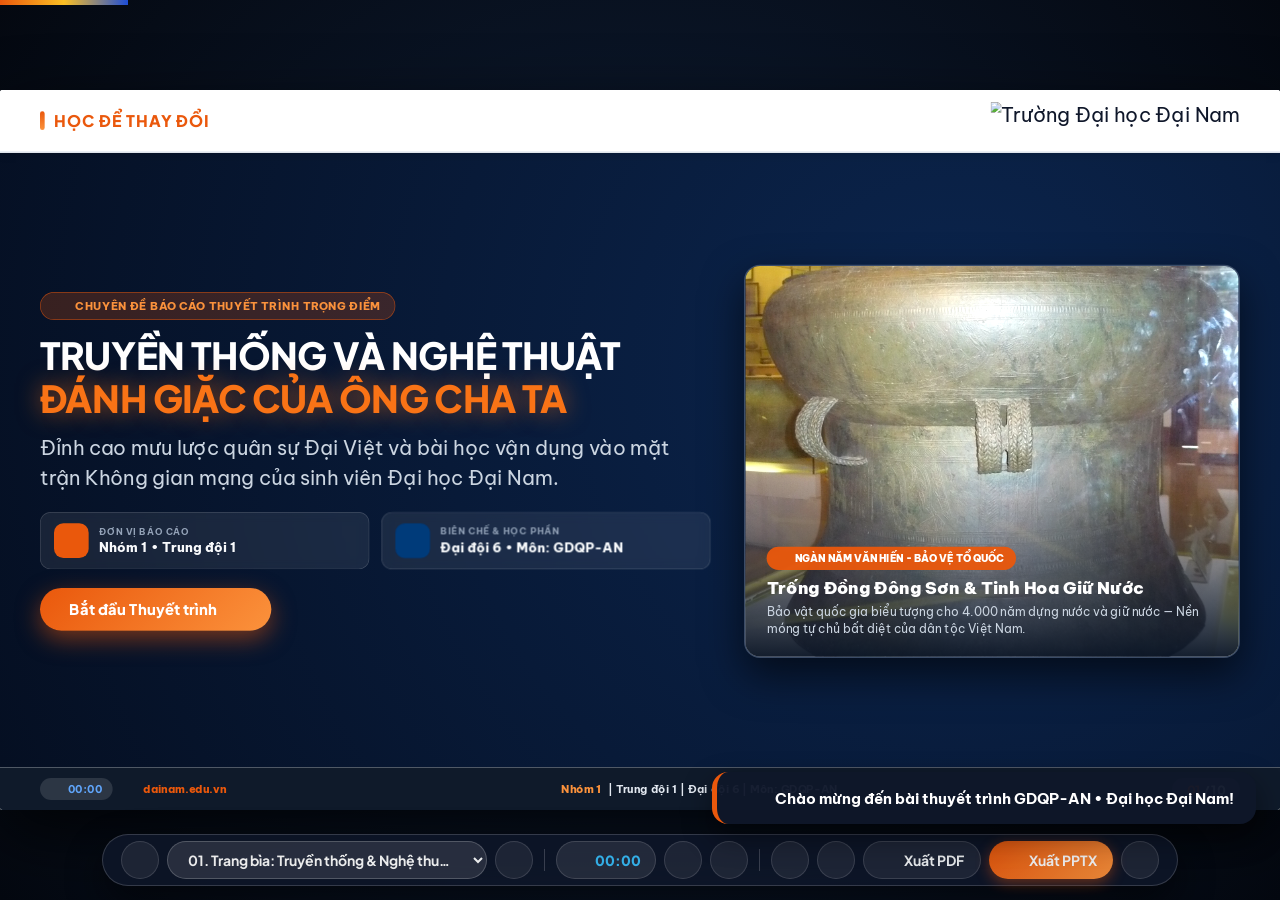
==== commit 90d99d30: "feat: replace all AI images with authentic historical and modern photos across all 10 slides" ====
--- a/index.html
+++ b/index.html
@@ -101,17 +101,17 @@
 
             <!-- Hero Visual Graphic Card -->
             <div class="hero-visual-card">
-              <img src="assets/vn-co-loa.jpg" alt="Thành Cổ Loa & Tinh hoa Đánh giặc" class="hero-visual-img">
+              <img src="assets/vn-trong-dong.jpg" alt="Trống đồng Đông Sơn - Bảo vật Quốc gia" class="hero-visual-img" style="object-position: center 30%;">
               <div class="hero-visual-overlay">
                 <div class="visual-overlay-badge">
                   <i data-lucide="shield" style="width: 16px; height: 16px;"></i>
                   NGÀN NĂM VĂN HIẾN - BẢO VỆ TỔ QUỐC
                 </div>
                 <h3 style="color: #FFFFFF; font-size: 26px; font-weight: 900; line-height: 1.3;">
-                  Kỳ Quan Quân Sự Cổ Loa & Tinh Hoa Giữ Nước
+                  Trống Đồng Đông Sơn & Tinh Hoa Giữ Nước
                 </h3>
                 <p style="color: #CBD5E1; font-size: 18px; margin-top: 6px; line-height: 1.45;">
-                  Từ nỏ liên châu, cọc Bạch Đằng đến nghệ thuật toàn dân đánh giặc — Nền móng tự chủ bất diệt của non sông Việt Nam.
+                  Bảo vật quốc gia biểu tượng cho 4.000 năm dựng nước và giữ nước — Nền móng tự chủ bất diệt của dân tộc Việt Nam.
                 </p>
               </div>
             </div>
@@ -167,25 +167,25 @@
             <!-- Left: Definition Box with Co Loa Image & Quote -->
             <div class="definition-box" style="padding: 24px 28px;">
               <div>
-                <div class="def-badge" style="font-size: 18px; padding: 8px 20px; margin-bottom: 14px;">
-                  <i data-lucide="book-open" style="width: 20px; height: 20px;"></i>
+                <div class="def-badge" style="font-size: 20px; padding: 8px 22px; margin-bottom: 14px;">
+                  <i data-lucide="book-open" style="width: 22px; height: 22px;"></i>
                   Quy luật sinh tồn tất yếu
                 </div>
-                <p class="def-quote-text" style="font-size: 32px; line-height: 1.4; margin-bottom: 20px;">
+                <p class="def-quote-text" style="font-size: 34px; line-height: 1.38; margin-bottom: 20px;">
                   "<strong>Dựng nước đi đôi với giữ nước</strong> - Muốn tồn tại để cày cấy làm ăn thì <strong>tay cầm cày phải luôn sẵn sàng cầm gươm</strong> bảo vệ xóm làng."
                 </p>
 
-                <!-- Context Photo (Larger photo and bigger typography) -->
-                <div class="def-img-preview" style="padding: 22px 26px; gap: 28px; margin-bottom: 22px;">
-                  <img src="assets/vn-co-loa.jpg" alt="Kiến trúc Thành Cổ Loa" class="def-img-thumb" style="width: 410px; height: 245px; border-radius: 12px; box-shadow: 0 10px 26px rgba(0, 59, 122, 0.18); border: 2.5px solid rgba(0, 59, 122, 0.25);">
-                  <div class="def-img-caption" style="gap: 12px;">
-                    <h5 style="font-size: 30px; font-weight: 900; color: var(--color-secondary); line-height: 1.25;">Kiến trúc Thành Cổ Loa</h5>
-                    <p style="font-size: 24px; line-height: 1.45; color: #334155; font-weight: 500;">3 vòng xoáy ốc (Nội, Trung, Ngoại) kết hợp hào sông Hoàng Giang, tối ưu phòng ngự thủy - bộ liên hoàn.</p>
+                <!-- Context Photo (Authentic photo of Co Loa Temple) -->
+                <div class="def-img-preview" style="padding: 20px 24px; gap: 26px; margin-bottom: 20px;">
+                  <img src="assets/vn-den-co-loa.jpg" alt="Di tích Quốc gia đặc biệt Đền Thượng Cổ Loa" class="def-img-thumb" style="width: 470px; height: 280px; border-radius: 14px; box-shadow: 0 12px 30px rgba(0, 59, 122, 0.22); border: 2.5px solid rgba(0, 59, 122, 0.25); object-fit: cover; object-position: center 25%;">
+                  <div class="def-img-caption" style="gap: 14px; flex: 1;">
+                    <h5 style="font-size: 33px; font-weight: 900; color: var(--color-secondary); line-height: 1.25;">Đền Thượng Cổ Loa</h5>
+                    <p style="font-size: 28px; line-height: 1.45; color: #334155; font-weight: 500;">Di tích Quốc gia đặc biệt Cổ Loa — Kỳ quan quân sự hình ốc với hào sông Hoàng Giang bảo vệ kinh đô An Dương Vương.</p>
                   </div>
                 </div>
               </div>
 
-              <div class="def-summary-pill" style="font-size: 23px; padding: 14px 22px; gap: 14px;">
+              <div class="def-summary-pill" style="font-size: 25px; padding: 14px 24px; gap: 14px;">
                 <i data-lucide="zap" style="color: var(--color-primary); width: 28px; height: 28px; flex-shrink: 0;"></i>
                 <span>Đột phá: <strong>Nỏ thần Liên Châu</strong> bắn vạn mũi tên đồng Cầu Vực — bước nhảy vọt hỏa lực tầm xa.</span>
               </div>
@@ -193,33 +193,33 @@
 
             <!-- Right: 3 Core Evolution Cards (Concise, punchy) -->
             <div class="characteristics-stack">
-              <div class="char-card" style="padding: 20px 24px; gap: 20px;">
-                <div class="char-icon-wrap" style="width: 58px; height: 58px; border-radius: 16px;">
-                  <i data-lucide="map-pin" style="width: 32px; height: 32px;"></i>
+              <div class="char-card" style="padding: 18px 24px; gap: 20px;">
+                <div class="char-icon-wrap" style="width: 62px; height: 62px; border-radius: 16px;">
+                  <i data-lucide="map-pin" style="width: 34px; height: 34px;"></i>
                 </div>
                 <div class="char-info">
-                  <h4 style="font-size: 26px; margin-bottom: 6px;">1. Vị Trí Địa Chiến Lược Huyết Mạch</h4>
-                  <p style="font-size: 26px; line-height: 1.4;">Cửa ngõ Đông Nam Á, ngã tư giao lưu hàng hải; là mục tiêu bành trướng thường trực của phong kiến phương Bắc.</p>
-                </div>
-              </div>
-
-              <div class="char-card" style="padding: 20px 24px; gap: 20px;">
-                <div class="char-icon-wrap" style="width: 58px; height: 58px; border-radius: 16px;">
-                  <i data-lucide="droplets" style="width: 32px; height: 32px;"></i>
+                  <h4 style="font-size: 28px; margin-bottom: 6px;">1. Vị Trí Địa Chiến Lược Huyết Mạch</h4>
+                  <p style="font-size: 27px; line-height: 1.38;">Cửa ngõ Đông Nam Á, ngã tư giao lưu hàng hải; là mục tiêu bành trướng thường trực của phong kiến phương Bắc.</p>
+                </div>
+              </div>
+
+              <div class="char-card" style="padding: 18px 24px; gap: 20px;">
+                <div class="char-icon-wrap" style="width: 62px; height: 62px; border-radius: 16px;">
+                  <i data-lucide="droplets" style="width: 34px; height: 34px;"></i>
                 </div>
                 <div class="char-info">
-                  <h4 style="font-size: 26px; margin-bottom: 6px;">2. Văn Lang: Trị Thủy & Đúc Đồng</h4>
-                  <p style="font-size: 26px; line-height: 1.4;">Kinh tế lúa nước, văn hóa Đông Sơn rực rỡ; cố kết làng chạ tự nhiên để đắp đê, chống thú dữ và bảo vệ xóm làng.</p>
-                </div>
-              </div>
-
-              <div class="char-card" style="padding: 20px 24px; gap: 20px;">
-                <div class="char-icon-wrap" style="width: 58px; height: 58px; border-radius: 16px;">
-                  <i data-lucide="shield-alert" style="width: 32px; height: 32px;"></i>
+                  <h4 style="font-size: 28px; margin-bottom: 6px;">2. Văn Lang: Trị Thủy & Đúc Đồng</h4>
+                  <p style="font-size: 27px; line-height: 1.38;">Kinh tế lúa nước, văn hóa Đông Sơn rực rỡ; cố kết làng chạ tự nhiên để đắp đê, chống thú dữ và bảo vệ xóm làng.</p>
+                </div>
+              </div>
+
+              <div class="char-card" style="padding: 18px 24px; gap: 20px;">
+                <div class="char-icon-wrap" style="width: 62px; height: 62px; border-radius: 16px;">
+                  <i data-lucide="shield-alert" style="width: 34px; height: 34px;"></i>
                 </div>
                 <div class="char-info">
-                  <h4 style="font-size: 26px; margin-bottom: 6px;">3. Âu Lạc: Đột Phá Quốc Phòng Toàn Diện</h4>
-                  <p style="font-size: 26px; line-height: 1.4;">Dời đô Cổ Loa, xây dựng công trình thành lũy quân sự khép kín kết hợp kỹ nghệ vũ khí cơ học uy lực tối tân.</p>
+                  <h4 style="font-size: 28px; margin-bottom: 6px;">3. Âu Lạc: Đột Phá Quốc Phòng Toàn Diện</h4>
+                  <p style="font-size: 27px; line-height: 1.38;">Dời đô Cổ Loa, xây dựng công trình thành lũy quân sự khép kín kết hợp kỹ nghệ vũ khí cơ học uy lực tối tân.</p>
                 </div>
               </div>
             </div>
@@ -315,13 +315,13 @@
 
             <!-- Right: Beautiful Visual Photo Card -->
             <div class="slide-photo-card">
-              <img src="assets/vn-terrain.jpg" alt="Địa thế hiểm trở non sông Việt Nam" class="slide-photo-img">
+              <img src="assets/vn-hangmua-terrain.jpg" alt="Địa thế non nước hiểm trở Việt Nam" class="slide-photo-img" style="object-position: center center;">
               <div class="slide-photo-overlay">
                 <div class="photo-overlay-badge">
                   <i data-lucide="map" style="width: 14px; height: 14px;"></i> ĐỊA LỢI & THẾ TRẬN NON SÔNG
                 </div>
-                <h3 class="photo-overlay-title">Địa Hình Hiểm Trở & Bản Sắc Giữ Nước</h3>
-                <p class="photo-overlay-desc">Rừng rậm, sông ngòi và lũy tre làng hóa thành pháo đài tự nhiên, vô hiệu hóa hoàn toàn sức mạnh kỵ binh ngoại bang.</p>
+                <h3 class="photo-overlay-title">Địa Thế Hiểm Trở & Thế Trận Giữ Nước</h3>
+                <p class="photo-overlay-desc">Non nước trùng điệp, đầm lầy và vách núi đá vôi hóa thành pháo đài tự nhiên, vô hiệu hóa hoàn toàn thế mạnh kỵ binh ngoại bang.</p>
               </div>
             </div>
           </div>
@@ -389,12 +389,12 @@
             <!-- Right: Featured Battle Card with Bach Dang Painting -->
             <div class="slide-4-battle-card">
               <div class="battle-card-media">
-                <img src="assets/vn-bach-dang.jpg" alt="Trận Thủy chiến Bạch Đằng 938" class="battle-card-img">
+                <img src="assets/vn-coc-bach-dang.jpg" alt="Hiện vật Bãi cọc gỗ Bạch Đằng lịch sử tại Bảo tàng Lịch sử Quốc gia" class="battle-card-img" style="object-position: center center;">
                 <div class="battle-card-overlay">
                   <span class="visual-overlay-badge" style="background: #003B7A; border: 1px solid #38BDF8;">
                     <i data-lucide="anchor" style="width: 14px; height: 14px;"></i> CHIẾN THẮNG BẠCH ĐẰNG NĂM 938
                   </span>
-                  <h4>Ngô Quyền & Trận Thủy Chiến Định Đoạt Lịch Sử</h4>
+                  <h4>Hiện Vật Cọc Gỗ Bạch Đằng & Thủy Chiến Định Đoạt Lịch Sử</h4>
                 </div>
               </div>
               <div class="battle-card-content">
@@ -457,15 +457,15 @@
           </div>
 
           <div class="slide-split-grid reverse">
-            <!-- Left: Visual Photo Card with Dien Hong Painting -->
+            <!-- Left: Visual Photo Card with Emperor Quang Trung Monument -->
             <div class="slide-photo-card">
-              <img src="assets/vn-dien-hong.jpg" alt="Hội nghị Diên Hồng & Hào khí Đông A" class="slide-photo-img">
+              <img src="assets/vn-quang-trung.jpg" alt="Tượng đài Hoàng đế Quang Trung - Đại thắng Ngọc Hồi Đống Đa" class="slide-photo-img" style="object-position: center 25%;">
               <div class="slide-photo-overlay">
                 <div class="photo-overlay-badge">
-                  <i data-lucide="crown" style="width: 14px; height: 14px;"></i> HÀO KHÍ ĐÔNG A & DIÊN HỒNG
-                </div>
-                <h3 class="photo-overlay-title">Hội Nghị Diên Hồng & Sức Mạnh Toàn Dân</h3>
-                <p class="photo-overlay-desc">"Vua tôi đồng lòng, anh em hòa mục, cả nước góp sức, giặc tự nhiên tan" — Tinh hoa quân sự bất khả chiến bại nằm ở Lòng Dân.</p>
+                  <i data-lucide="crown" style="width: 14px; height: 14px;"></i> CHIẾN THẮNG QUYẾT CHIẾN CHIẾN LƯỢC
+                </div>
+                <h3 class="photo-overlay-title">Tượng Đài Hoàng Đế Quang Trung</h3>
+                <p class="photo-overlay-desc">Di tích Gò Đống Đa — Đỉnh cao hành quân thần tốc, đại phá 29 vạn quân Mãn Thanh mùa xuân Kỷ Dậu 1789 vang dội non sông.</p>
               </div>
             </div>
 
@@ -567,8 +567,8 @@
                   <span class="pillar-tag tag-red">Tư Tưởng</span>
                 </div>
                 <ul class="split-grid-bullets">
-                  <li>Phòng thủ chủ động; liên tục quấy rối tiêu hao sinh lực địch.</li>
-                  <li>"Tiên phát chế nhân": Chủ động đánh đòn phủ đầu căn cứ hậu cần.</li>
+                  <li>Phòng thủ chủ động; liên tục quấy rối làm tiêu hao quân địch.</li>
+                  <li>"Tiên phát chế nhân": Đánh phủ đầu triệt hạ căn cứ giặc.</li>
                   <li>Lui binh chiến lược: <strong>"Tránh lúc giặc hăng, đánh khi giặc mệt"</strong>.</li>
                 </ul>
               </div>
@@ -580,9 +580,9 @@
                   <span class="pillar-tag tag-blue">Thế Trận</span>
                 </div>
                 <ul class="split-grid-bullets">
-                  <li><strong>"Trăm họ đều là binh"</strong>: Quân triều đình kết hợp dân binh làng xã.</li>
-                  <li>Biến sông núi thành chiến hào, giăng bẫy tiêu hao địch khắp nơi.</li>
-                  <li>Sức mạnh tổng hợp từ khối đại đoàn kết toàn dân tộc.</li>
+                  <li><strong>"Trăm họ đều là binh"</strong>: Toàn dân đồng lòng kháng chiến.</li>
+                  <li>Biến sông núi thành chiến hào, giăng bẫy tiêu hao khắp nơi.</li>
+                  <li>Sức mạnh vô địch từ khối đại đoàn kết toàn dân tộc.</li>
                 </ul>
               </div>
 
@@ -593,35 +593,35 @@
                   <span class="pillar-tag tag-orange">Tác Chiến</span>
                 </div>
                 <ul class="split-grid-bullets">
-                  <li>Dùng sở trường cận chiến, phục kích, đánh đêm khắc chế giặc.</li>
-                  <li>Chiến thuật <strong>"Vườn không nhà trống"</strong> đẩy địch vào thế sa lầy.</li>
-                  <li>Linh hoạt chuyển hóa: từ phân tán bảo toàn sang tổng phản công.</li>
+                  <li>Cận chiến, phục kích, đánh đêm triệt tiêu ưu thế vũ khí địch.</li>
+                  <li>Chiến thuật <strong>"Vườn không nhà trống"</strong> đẩy giặc vào khốn cùng.</li>
+                  <li>Chuyển hóa linh hoạt từ phân tán bảo toàn sang tổng phản công.</li>
                 </ul>
               </div>
 
               <!-- Pillar 4 -->
               <div class="split-grid-card" style="border-top: 5px solid #7C3AED;">
                 <div class="split-grid-header">
-                  <h4><i data-lucide="heart-handshake" style="color: #7C3AED; width: 22px; height: 22px;"></i>4. Nghệ Thuật "Tâm Công"</h4>
+                  <h4><i data-lucide="heart-handshake" style="color: #7C3AED; width: 22px; height: 22px;"></i>4. Nghệ Thuật Tâm Công</h4>
                   <span class="pillar-tag tag-purple">Nhân Nghĩa</span>
                 </div>
                 <ul class="split-grid-bullets">
-                  <li>Đánh vào lòng người, làm rệu rã tinh thần chỉ huy và binh sĩ giặc.</li>
+                  <li>Đánh vào lòng người, làm tan rã ý chí quân xâm lược.</li>
                   <li>Lấy <strong>Chính nghĩa thắng Phi nghĩa</strong>, nâng cao ngọn cờ dân tộc.</li>
-                  <li>Mở đường hòa hiếu: Cấp ngựa thuyền cho giặc rút lui bền vững.</li>
+                  <li>Mở đường hòa hiếu: Cấp thuyền ngựa cho địch rút lui an toàn.</li>
                 </ul>
               </div>
             </div>
 
             <!-- Right: Doctrine Photo Card -->
             <div class="slide-photo-card">
-              <img src="assets/vn-doctrine.jpg" alt="Trần Hưng Đạo và Binh pháp Đại Việt" class="slide-photo-img">
+              <img src="assets/vn-tran-hung-dao.jpg" alt="Tượng đài Quốc công Tiết chế Hưng Đạo Đại Vương Trần Hưng Đạo" class="slide-photo-img" style="object-position: center 18%;">
               <div class="slide-photo-overlay">
                 <div class="photo-overlay-badge">
-                  <i data-lucide="book-open" style="width: 14px; height: 14px;"></i> BINH THƯ YẾU LƯỢC & HỊCH TƯỚNG SĨ
-                </div>
-                <h3 class="photo-overlay-title">Mưu Lược Binh Pháp Đại Việt</h3>
-                <p class="photo-overlay-desc">Đỉnh cao tư duy quân sự: "Lấy yếu chống mạnh, lấy ít địch nhiều" bằng trí tuệ mưu lược và lòng yêu nước bất diệt.</p>
+                  <i data-lucide="book-open" style="width: 14px; height: 14px;"></i> HƯNG ĐẠO ĐẠI VƯƠNG TRẦN QUỐC TUẤN
+                </div>
+                <h3 class="photo-overlay-title">Quốc Công Tiết Chế Trần Hưng Đạo</h3>
+                <p class="photo-overlay-desc">"Khoan thư sức dân để làm kế sâu rễ bền gốc, đó là thượng sách giữ nước" — Binh thư yếu lược soi sáng nghệ thuật quân sự Đại Việt.</p>
               </div>
             </div>
           </div>
@@ -688,15 +688,15 @@
 
             <!-- Split View: Cyber Command Photo + 2 Core Threat Cards -->
             <div class="slide-split-grid" style="flex: 1; min-height: 0;">
-              <!-- Left: Cyber Operations Photo Card -->
+              <!-- Left: High-Tech Defense & Electronic Warfare Photo Card -->
               <div class="slide-photo-card">
-                <img src="assets/vn-cyber-command.jpg" alt="Trung tâm Tác chiến An ninh mạng Quốc gia" class="slide-photo-img">
+                <img src="assets/vn-khoa-hoc-cong-nghe.jpg" alt="Khí tài Tác chiến Điện tử & Phòng vệ Công nghệ cao tại Vietnam Defense Expo" class="slide-photo-img" style="object-position: center 30%;">
                 <div class="slide-photo-overlay">
                   <div class="photo-overlay-badge" style="background: linear-gradient(135deg, #0284C7, #003B7A);">
-                    <i data-lucide="shield" style="width: 14px; height: 14px;"></i> TRUNG TÂM TÁC CHIẾN AN NINH MẠNG (SOC)
+                    <i data-lucide="shield" style="width: 14px; height: 14px;"></i> TÁC CHIẾN ĐIỆN TỬ & CÔNG NGHỆ CAO
                   </div>
-                  <h3 class="photo-overlay-title">Mặt Trận Không Tiếng Súng</h3>
-                  <p class="photo-overlay-desc">Bảo vệ vững chắc hệ thống chỉ huy C4ISR, mạng viễn thông, lưới điện và chủ quyền dữ liệu số quốc gia.</p>
+                  <h3 class="photo-overlay-title">Tổ Hợp Khí Tài Công Nghệ Cao QĐNDVN</h3>
+                  <p class="photo-overlay-desc">Hình ảnh thực tế tại Vietnam Defense Expo — Khí tài trinh sát, chế áp điện tử và bảo vệ hệ thống thông tin chỉ huy tối tân.</p>
                 </div>
               </div>
 
@@ -704,29 +704,29 @@
               <div class="split-cards-stack">
                 <!-- Threat 1 -->
                 <div class="split-card" style="background: rgba(255, 255, 255, 0.06); border-color: rgba(56, 189, 248, 0.3);">
-                  <div class="split-card-icon" style="background: rgba(56, 189, 248, 0.2); color: #38BDF8;">
-                    <i data-lucide="server" style="width: 26px; height: 26px;"></i>
+                  <div class="split-card-icon" style="background: rgba(56, 189, 248, 0.2); color: #38BDF8; width: 56px; height: 56px;">
+                    <i data-lucide="server" style="width: 30px; height: 30px;"></i>
                   </div>
                   <div class="split-card-content">
-                    <h4 style="color: #38BDF8;">Tê Liệt Hạ Tầng Trọng Yếu Quốc Gia</h4>
-                    <p style="color: #CBD5E1;">Tấn công mã độc làm sập <strong>lưới điện, nhà máy nước, ngân hàng và sàn giao dịch</strong>; vô hiệu hóa hệ thống thông tin chỉ huy mà không cần bắn một phát đạn.</p>
+                    <h4 style="color: #38BDF8; font-size: 29px; margin-bottom: 8px;">Tê Liệt Hạ Tầng Trọng Yếu Quốc Gia</h4>
+                    <p style="color: #CBD5E1; font-size: 26px; line-height: 1.4;">Tấn công mã độc làm sập <strong>lưới điện, nhà máy nước, ngân hàng và sàn giao dịch</strong>; vô hiệu hóa hệ thống thông tin chỉ huy mà không cần bắn một phát đạn.</p>
                   </div>
                 </div>
 
                 <!-- Threat 2 -->
                 <div class="split-card" style="background: rgba(255, 255, 255, 0.06); border-color: rgba(249, 115, 22, 0.3);">
-                  <div class="split-card-icon" style="background: rgba(249, 115, 22, 0.2); color: #FB923C;">
-                    <i data-lucide="bot" style="width: 26px; height: 26px;"></i>
+                  <div class="split-card-icon" style="background: rgba(249, 115, 22, 0.2); color: #FB923C; width: 56px; height: 56px;">
+                    <i data-lucide="bot" style="width: 30px; height: 30px;"></i>
                   </div>
                   <div class="split-card-content">
-                    <h4 style="color: #FB923C;">Chiến Tranh Thông Tin & Tâm Lý Số</h4>
-                    <p style="color: #CBD5E1;">Sử dụng <strong>Tin giả (Fake News), Deepfake AI và Botnets</strong> thao túng thuật toán mạng xã hội, xuyên tạc lịch sử, nhằm làm rỗng ruột tư tưởng và phá hoại khối đoàn kết.</p>
+                    <h4 style="color: #FB923C; font-size: 29px; margin-bottom: 8px;">Chiến Tranh Thông Tin & Tâm Lý Số</h4>
+                    <p style="color: #CBD5E1; font-size: 26px; line-height: 1.4;">Sử dụng <strong>Tin giả (Fake News), Deepfake AI và Botnets</strong> thao túng thuật toán mạng xã hội, xuyên tạc lịch sử, nhằm làm rỗng ruột tư tưởng và phá hoại khối đoàn kết.</p>
                   </div>
                 </div>
 
                 <!-- Threat Summary Callout -->
-                <div style="background: rgba(234, 88, 12, 0.12); border: 1.5px dashed rgba(234, 88, 12, 0.5); border-radius: 12px; padding: 14px 22px; display: flex; align-items: center; gap: 12px; color: #FED7AA; font-size: 21px; font-weight: 600;">
-                  <i data-lucide="alert-octagon" style="color: #F97316; width: 26px; height: 26px; flex-shrink: 0;"></i>
+                <div style="background: rgba(234, 88, 12, 0.12); border: 1.5px dashed rgba(234, 88, 12, 0.5); border-radius: 12px; padding: 14px 22px; display: flex; align-items: center; gap: 14px; color: #FED7AA; font-size: 23px; font-weight: 600;">
+                  <i data-lucide="alert-octagon" style="color: #F97316; width: 28px; height: 28px; flex-shrink: 0;"></i>
                   <span><strong>Thách thức thời đại:</strong> Chiến tranh mạng có thể làm sụp đổ một quốc gia từ bên trong trước khi xung đột vũ trang nổ ra!</span>
                 </div>
               </div>
@@ -781,9 +781,9 @@
                 </div>
                 <h4 class="it-card-title">Bảo Mật Không Tin Tưởng & Mã Hóa</h4>
                 <ul class="it-body-bullets">
-                  <li><strong>Không tin mặc định:</strong> Xác thực liên tục mọi truy cập trong & ngoài mạng.</li>
-                  <li><strong>Mã hóa đầu cuối:</strong> Hacker vào chỉ thấy "nhà trống", dữ liệu đã mã hóa vô nghĩa.</li>
-                  <li><strong>Sao lưu phân tán:</strong> Khôi phục tức thì mà không cần trả tiền chuộc.</li>
+                  <li><strong>Không tin mặc định:</strong> Xác thực liên tục mọi truy cập mạng.</li>
+                  <li><strong>Mã hóa đầu cuối:</strong> Hacker chỉ thấy "nhà trống" dữ liệu.</li>
+                  <li><strong>Sao lưu phân tán:</strong> Khôi phục tức thì, không trả tiền chuộc.</li>
                 </ul>
               </div>
 
@@ -800,9 +800,9 @@
                 </div>
                 <h4 class="it-card-title">Săn Lỗ Hổng Chủ Động Bằng AI</h4>
                 <ul class="it-body-bullets">
-                  <li><strong>Chủ động đi trước:</strong> Liên tục rà quét mã nguồn và săn lỗ hổng 0-day.</li>
-                  <li><strong>AI Security:</strong> Tự động phát hiện hành vi quét cổng và trinh sát bất thường.</li>
-                  <li><strong>Chặn từ cửa ngõ:</strong> Tiêu diệt mã độc trước khi kích hoạt payload.</li>
+                  <li><strong>Chủ động đi trước:</strong> Rà quét mã nguồn, săn lỗ hổng 0-day.</li>
+                  <li><strong>AI Security:</strong> Tự động phát hiện trinh sát bất thường.</li>
+                  <li><strong>Chặn từ cửa ngõ:</strong> Triệt phá mã độc trước khi kích hoạt.</li>
                 </ul>
               </div>
 
@@ -819,9 +819,9 @@
                 </div>
                 <h4 class="it-card-title">Bẫy Mật Ảo & Tự Động Hóa Phòng Thủ</h4>
                 <ul class="it-body-bullets">
-                  <li><strong>Lấy ít địch nhiều:</strong> Nhân lực phòng thủ ít chống lại triệu botnet toàn cầu.</li>
-                  <li><strong>Bẫy mật Honeypot:</strong> Đánh lừa tin tặc sa vào mê cung để thu thập chữ ký.</li>
-                  <li><strong>SOAR Automation:</strong> Một kỹ sư vận hành tự động bảo vệ hạ tầng khổng lồ.</li>
+                  <li><strong>Lấy ít địch nhiều:</strong> Lực lượng ít chặn triệu botnet toàn cầu.</li>
+                  <li><strong>Bẫy mật Honeypot:</strong> Đánh lừa tin tặc, thu thập chữ ký số.</li>
+                  <li><strong>Tự động hóa SOAR:</strong> Tự động phản ứng bảo vệ hạ tầng lớn.</li>
                 </ul>
               </div>
 
@@ -838,22 +838,22 @@
                 </div>
                 <h4 class="it-card-title">Tận Dụng Hạ Tầng Phân Tán</h4>
                 <ul class="it-body-bullets">
-                  <li><strong>Địa lợi băng thông:</strong> Tận dụng luồng mạng phân tán để bóp nghẹt truy cập độc hại.</li>
-                  <li><strong>Multi-Cloud WAF:</strong> Tường lửa nhiều tầng lớp như bãi cọc nhọn Bạch Đằng.</li>
-                  <li><strong>Load Balancer:</strong> Cân bằng tải bẻ gãy đợt tấn công DDoS hàng terabit.</li>
+                  <li><strong>Địa lợi băng thông:</strong> Phân tán luồng mạng, bóp nghẹt tấn công.</li>
+                  <li><strong>Multi-Cloud WAF:</strong> Bãi cọc tường lửa nhiều tầng bảo vệ.</li>
+                  <li><strong>Cân bằng tải:</strong> Bẻ gãy các đợt tấn công DDoS terabit.</li>
                 </ul>
               </div>
             </div>
 
             <!-- Right: Photo Card -->
             <div class="slide-photo-card">
-              <img src="assets/vn-ancient-to-cyber.jpg" alt="Từ Binh pháp cổ đến An ninh mạng" class="slide-photo-img">
+              <img src="assets/vn-datacenter-telecom.jpg" alt="Hạ tầng Phòng máy chủ Trung tâm Dữ liệu hiện đại" class="slide-photo-img" style="object-position: center center;">
               <div class="slide-photo-overlay">
                 <div class="photo-overlay-badge">
-                  <i data-lucide="shield-check" style="width: 14px; height: 14px;"></i> KẾ THỪA BINH PHÁP NGHÌN NĂM
-                </div>
-                <h3 class="photo-overlay-title">Từ Cọc Bạch Đằng Đến Tường Lửa Số</h3>
-                <p class="photo-overlay-desc">Vận dụng sáng tạo nguyên lý tác chiến cha ông: Lấy ít địch nhiều, lấy trí tuệ công nghệ bảo vệ chủ quyền dữ liệu Việt Nam.</p>
+                  <i data-lucide="shield-check" style="width: 14px; height: 14px;"></i> THÀNH LŨY SỐ & HẠ TẦNG DỮ LIỆU
+                </div>
+                <h3 class="photo-overlay-title">Từ Bãi Cọc Gỗ Đến Tường Lửa Số</h3>
+                <p class="photo-overlay-desc">Hạ tầng trung tâm dữ liệu và kiến trúc Zero Trust nhiều tầng — Vận dụng nghệ thuật "cửa hiểm hiểm trở" bảo vệ chủ quyền số.</p>
               </div>
             </div>
           </div>
@@ -893,13 +893,13 @@
           <div class="slide-split-grid reverse">
             <!-- Left: IT Students Photo Card -->
             <div class="slide-photo-card">
-              <img src="assets/vn-it-students.jpg" alt="Sinh viên CNTT và An toàn thông tin Đại học Đại Nam" class="slide-photo-img">
+              <img src="assets/vn-dainam-it-students-2.jpg" alt="Sinh viên Khoa Công nghệ Thông tin Trường Đại học Đại Nam" class="slide-photo-img" style="object-position: center center;">
               <div class="slide-photo-overlay">
                 <div class="photo-overlay-badge">
-                  <i data-lucide="graduation-cap" style="width: 14px; height: 14px;"></i> TUỔI TRẺ ĐẠI HỌC ĐẠI NAM
-                </div>
-                <h3 class="photo-overlay-title">Sứ Mệnh Kỹ Sư Công Nghệ Trẻ</h3>
-                <p class="photo-overlay-desc">Học tập thực chất, làm chủ công nghệ lõi và giữ vững đạo đức nghề nghiệp vì một Việt Nam hùng cường trên không gian số.</p>
+                  <i data-lucide="graduation-cap" style="width: 14px; height: 14px;"></i> SINH VIÊN CNTT ĐẠI HỌC ĐẠI NAM
+                </div>
+                <h3 class="photo-overlay-title">Tuổi Trẻ Đại Học Đại Nam</h3>
+                <p class="photo-overlay-desc">Sinh viên Khoa CNTT Trường Đại học Đại Nam thực hành nghiên cứu, làm chủ công nghệ và sẵn sàng bảo vệ không gian số quốc gia.</p>
               </div>
             </div>
 
@@ -985,13 +985,13 @@
             <!-- Quote Hero Banner with Authentic Hanoi Flag Tower Photo -->
             <div class="quote-hero-banner" style="margin-bottom: 0; padding: 24px 36px; gap: 36px;">
               <div class="quote-img-box" style="width: 420px; height: 236px; border-radius: var(--radius-md); box-shadow: 0 14px 40px rgba(0, 0, 0, 0.6); border: 2.5px solid rgba(255, 255, 255, 0.5);">
-                <img src="assets/vn-hanoi-flag-tower.jpg" alt="Cột cờ Hà Nội - Hoàng thành Thăng Long">
+                <img src="assets/vn-flag-tower.jpg" alt="Cột cờ Hà Nội - Hoàng thành Thăng Long" style="object-position: center 30%;">
               </div>
               <div class="quote-text-wrap" style="gap: 16px;">
-                <blockquote style="font-size: 46px; line-height: 1.25; font-weight: 900; letter-spacing: 0.5px; color: #FFFFFF; font-style: italic;">
+                <blockquote style="font-size: 50px; line-height: 1.25; font-weight: 900; letter-spacing: 0.5px; color: #FFFFFF; font-style: italic;">
                   "Không có gì quý hơn độc lập, tự do!"
                 </blockquote>
-                <cite style="font-size: 25px; font-weight: 700; color: #FDBA74; font-style: normal; letter-spacing: 0.3px;">
+                <cite style="font-size: 27px; font-weight: 700; color: #FDBA74; font-style: normal; letter-spacing: 0.3px;">
                   — Lời kêu gọi lịch sử của Chủ tịch Hồ Chí Minh (17/07/1966)
                 </cite>
               </div>
@@ -999,29 +999,29 @@
 
             <!-- 3 Closing Punchlines (High-impact, large projector typography) -->
             <div class="closing-cards-grid" style="gap: 20px;">
-              <div class="conclusion-card" style="padding: 24px 26px;">
-                <h4 style="font-size: 27px; font-weight: 900; color: #FB923C; margin-bottom: 12px; display: flex; align-items: center; gap: 12px;">
+              <div class="conclusion-card" style="padding: 22px 24px;">
+                <h4 style="font-size: 30px; font-weight: 900; color: #FB923C; margin-bottom: 10px; display: flex; align-items: center; gap: 12px;">
                   <i data-lucide="cpu" style="width: 28px; height: 28px;"></i>1. Vũ Khí Kỷ Nguyên Số
                 </h4>
-                <p style="font-size: 23px; line-height: 1.5; color: #F8FAFC;">
+                <p style="font-size: 25px; line-height: 1.45; color: #F8FAFC;">
                   "Xưa cha ông dùng nỏ liên châu, cọc Bạch Đằng; nay sinh viên CNTT bảo vệ Tổ quốc bằng <strong>từng thuật toán, tường lửa và dòng code tối ưu</strong>."
                 </p>
               </div>
 
-              <div class="conclusion-card" style="padding: 24px 26px;">
-                <h4 style="font-size: 27px; font-weight: 900; color: #FB923C; margin-bottom: 12px; display: flex; align-items: center; gap: 12px;">
+              <div class="conclusion-card" style="padding: 22px 24px;">
+                <h4 style="font-size: 30px; font-weight: 900; color: #FB923C; margin-bottom: 10px; display: flex; align-items: center; gap: 12px;">
                   <i data-lucide="shield" style="width: 28px; height: 28px;"></i>2. Tự Chủ Công Nghệ Lõi
                 </h4>
-                <p style="font-size: 23px; line-height: 1.5; color: #F8FAFC;">
+                <p style="font-size: 25px; line-height: 1.45; color: #F8FAFC;">
                   "Giữ nước thời bình là <strong>làm chủ công nghệ</strong>, để đất nước không bị phụ thuộc và không bị bất ngờ trước bất kỳ hình thái chiến tranh nào."
                 </p>
               </div>
 
-              <div class="conclusion-card" style="padding: 24px 26px;">
-                <h4 style="font-size: 27px; font-weight: 900; color: #FB923C; margin-bottom: 12px; display: flex; align-items: center; gap: 12px;">
+              <div class="conclusion-card" style="padding: 22px 24px;">
+                <h4 style="font-size: 30px; font-weight: 900; color: #FB923C; margin-bottom: 10px; display: flex; align-items: center; gap: 12px;">
                   <i data-lucide="globe" style="width: 28px; height: 28px;"></i>3. Chủ Quyền Không Gian Mạng
                 </h4>
-                <p style="font-size: 23px; line-height: 1.5; color: #F8FAFC;">
+                <p style="font-size: 25px; line-height: 1.45; color: #F8FAFC;">
                   "Chủ quyền quốc gia thế kỷ 21 không dừng lại ở cột mốc biên giới, mà <strong>trải dài trên từng bit dữ liệu</strong> của không gian mạng Việt Nam."
                 </p>
               </div>
@@ -1030,10 +1030,10 @@
             <!-- Q&A and Thank Box with Interactive Button -->
             <div class="closing-action-box" style="margin-top: 0; padding: 18px 32px;">
               <div class="qa-invite">
-                <h4 style="font-size: 25px; font-weight: 900; color: #FFFFFF; letter-spacing: 0.5px;">XIN TRÂN TRỌNG CẢM ƠN QUÝ THẦY CÔ VÀ CÁC ĐỒNG CHÍ!</h4>
-                <p style="font-size: 20px; color: #CBD5E1; margin-top: 4px;">Nhóm 1 kính chúc quý thầy cô sức khỏe và sẵn sàng đón nhận câu hỏi thảo luận (Q&A).</p>
-              </div>
-              <button class="btn-qa-cta" onclick="goToSlide(1)" title="Nhấn để quay lại Slide đầu / Bắt đầu phiên thảo luận" style="font-size: 19px; padding: 14px 30px; gap: 12px;">
+                <h4 style="font-size: 28px; font-weight: 900; color: #FFFFFF; letter-spacing: 0.5px;">XIN TRÂN TRỌNG CẢM ƠN QUÝ THẦY CÔ VÀ CÁC ĐỒNG CHÍ!</h4>
+                <p style="font-size: 22px; color: #CBD5E1; margin-top: 4px;">Nhóm 1 kính chúc quý thầy cô sức khỏe và sẵn sàng đón nhận câu hỏi thảo luận (Q&A).</p>
+              </div>
+              <button class="btn-qa-cta" onclick="goToSlide(1)" title="Nhấn để quay lại Slide đầu / Bắt đầu phiên thảo luận" style="font-size: 21px; padding: 14px 32px; gap: 12px;">
                 <i data-lucide="message-square" style="width: 22px; height: 22px;"></i>
                 <span>PHIÊN THẢO LUẬN & HỎI ĐÁP (Q&A)</span>
               </button>
--- a/assets/styles.css
+++ b/assets/styles.css
@@ -884,7 +884,7 @@
 }
 
 .pillar-tag {
-  font-size: 15px;
+  font-size: 16px;
   font-weight: 900;
   padding: 4px 14px;
   border-radius: var(--radius-full);
@@ -1066,7 +1066,7 @@
 }
 
 .central-alert-banner p {
-  font-size: 24px;
+  font-size: 26px;
   font-weight: 700;
   letter-spacing: 0.2px;
   line-height: 1.35;
@@ -2282,7 +2282,7 @@
 
 .history-card-header h4 {
   font-family: var(--font-heading);
-  font-size: 24px;
+  font-size: 27px;
   font-weight: 800;
   color: var(--color-secondary);
   display: flex;
@@ -2291,16 +2291,16 @@
 }
 
 .history-time-badge {
-  font-size: 14px;
+  font-size: 16px;
   font-weight: 800;
-  padding: 4px 12px;
+  padding: 4px 14px;
   border-radius: var(--radius-full);
   background: var(--color-primary-soft);
   color: var(--color-primary-dark);
 }
 
 .history-event-card p {
-  font-size: 26px;
+  font-size: 28px;
   color: #1E293B;
   line-height: 1.35;
 }
@@ -2348,7 +2348,7 @@
 
 .battle-card-overlay h4 {
   font-family: var(--font-heading);
-  font-size: 26px;
+  font-size: 30px;
   font-weight: 900;
   color: #FFFFFF;
   line-height: 1.25;
@@ -2367,15 +2367,16 @@
   display: flex;
   flex-direction: column;
   gap: 8px;
-  font-size: 26px;
+  font-size: 28px;
   color: #1E293B;
 }
 
 .battle-tactics-list li {
   display: flex;
   align-items: flex-start;
-  gap: 10px;
+  gap: 12px;
   line-height: 1.35;
+  font-size: 28px;
 }
 
 /* ==========================================================================
@@ -2404,10 +2405,10 @@
   align-items: center;
   gap: 10px;
   font-family: var(--font-heading);
-  font-size: 20px;
+  font-size: 21px;
   font-weight: 800;
   color: #94A3B8;
-  padding: 6px 16px;
+  padding: 7px 18px;
   border-radius: var(--radius-full);
   background: rgba(255, 255, 255, 0.05);
 }
@@ -2416,7 +2417,7 @@
   background: linear-gradient(135deg, var(--color-primary), #FB923C);
   color: #FFFFFF;
   box-shadow: 0 0 25px rgba(234, 88, 12, 0.6);
-  font-size: 22px;
+  font-size: 23px;
   font-weight: 900;
 }
 
@@ -2534,11 +2535,11 @@
   background: #FFFFFF;
   border: 1.5px solid var(--color-border);
   border-radius: var(--radius-md);
-  padding: 16px 20px;
+  padding: 13px 18px;
   box-shadow: var(--shadow-sm);
   display: flex;
   flex-direction: column;
-  gap: 10px;
+  gap: 8px;
   transition: all 0.3s;
 }
 
@@ -2565,8 +2566,8 @@
   color: #C2410C;
   font-family: var(--font-heading);
   font-weight: 900;
-  font-size: 16px;
-  padding: 4px 12px;
+  font-size: 17px;
+  padding: 4px 14px;
   border-radius: var(--radius-full);
   text-transform: uppercase;
   letter-spacing: 0.5px;
@@ -2576,7 +2577,7 @@
   color: var(--color-primary);
   display: flex;
   align-items: center;
-  font-size: 18px;
+  font-size: 20px;
   font-weight: 900;
 }
 
@@ -2588,8 +2589,8 @@
   color: #0369A1;
   font-family: var(--font-heading);
   font-weight: 900;
-  font-size: 16px;
-  padding: 4px 12px;
+  font-size: 17px;
+  padding: 4px 14px;
   border-radius: var(--radius-full);
   text-transform: uppercase;
   letter-spacing: 0.5px;
@@ -2597,7 +2598,7 @@
 
 .it-card-title {
   font-family: var(--font-heading);
-  font-size: 24px;
+  font-size: 27px;
   font-weight: 900;
   color: var(--color-secondary);
   line-height: 1.25;
@@ -2607,17 +2608,17 @@
   list-style: none;
   display: flex;
   flex-direction: column;
-  gap: 8px;
-  font-size: 22px;
+  gap: 6px;
+  font-size: 24px;
   color: #1E293B;
-  line-height: 1.4;
+  line-height: 1.38;
 }
 
 .it-body-bullets li {
   position: relative;
   padding-left: 22px;
-  line-height: 1.45;
-  font-size: 22px;
+  line-height: 1.38;
+  font-size: 24px;
   color: #334155;
   text-align: left;
 }
@@ -2629,7 +2630,7 @@
   top: 0;
   color: var(--color-primary);
   font-weight: 900;
-  font-size: 25px;
+  font-size: 28px;
   line-height: 1.3;
 }
 
@@ -2640,7 +2641,8 @@
   display: grid;
   grid-template-columns: 1.15fr 0.85fr;
   gap: 28px;
-  height: 100%;
+  flex: 1;
+  min-height: 0;
 }
 
 .slide-split-grid.reverse {
@@ -2700,7 +2702,7 @@
 
 .photo-overlay-title {
   font-family: var(--font-heading);
-  font-size: 28px;
+  font-size: 32px;
   font-weight: 900;
   line-height: 1.25;
   color: #FFFFFF;
@@ -2708,7 +2710,7 @@
 }
 
 .photo-overlay-desc {
-  font-size: 21px;
+  font-size: 23px;
   line-height: 1.45;
   color: #E2E8F0;
   font-weight: 500;
@@ -2755,7 +2757,7 @@
 
 .split-card-content h4 {
   font-family: var(--font-heading);
-  font-size: 25px;
+  font-size: 29px;
   font-weight: 800;
   color: var(--color-secondary);
   margin-bottom: 6px;
@@ -2765,9 +2767,9 @@
 }
 
 .split-card-content p {
-  font-size: 22px;
+  font-size: 26px;
   color: #334155;
-  line-height: 1.45;
+  line-height: 1.4;
 }
 
 .split-card-content strong {
@@ -2786,11 +2788,11 @@
   background: #FFFFFF;
   border: 1.5px solid var(--color-border);
   border-radius: var(--radius-md);
-  padding: 16px 18px;
+  padding: 13px 18px;
   box-shadow: var(--shadow-sm);
   display: flex;
   flex-direction: column;
-  gap: 10px;
+  gap: 8px;
   transition: all 0.25s;
 }
 
@@ -2809,7 +2811,7 @@
 
 .split-grid-header h4 {
   font-family: var(--font-heading);
-  font-size: 24px;
+  font-size: 27px;
   font-weight: 800;
   color: var(--color-secondary);
   display: flex;
@@ -2821,17 +2823,17 @@
   list-style: none;
   display: flex;
   flex-direction: column;
-  gap: 8px;
-  font-size: 22px;
+  gap: 6px;
+  font-size: 25px;
   color: #334155;
-  line-height: 1.4;
+  line-height: 1.38;
 }
 
 .split-grid-bullets li {
   position: relative;
   padding-left: 22px;
-  line-height: 1.45;
-  font-size: 22px;
+  line-height: 1.38;
+  font-size: 25px;
   color: #334155;
   text-align: left;
 }
@@ -2843,8 +2845,34 @@
   top: 0;
   color: var(--color-primary);
   font-weight: 900;
-  font-size: 25px;
+  font-size: 28px;
   line-height: 1.3;
+}
+
+/* Slide 6 Fine-tuning to fit 760px available height */
+#slide-6 .split-grid-card {
+  padding: 10px 14px;
+  gap: 5px;
+}
+
+#slide-6 .split-grid-header h4 {
+  font-size: 24px;
+}
+
+#slide-6 .split-grid-bullets {
+  gap: 4px;
+  font-size: 22px;
+  line-height: 1.32;
+}
+
+#slide-6 .split-grid-bullets li {
+  font-size: 22px;
+  line-height: 1.32;
+  padding-left: 18px;
+}
+
+#slide-6 .split-grid-bullets li::before {
+  font-size: 24px;
 }
 
 /* Dark Theme variants for split cards */
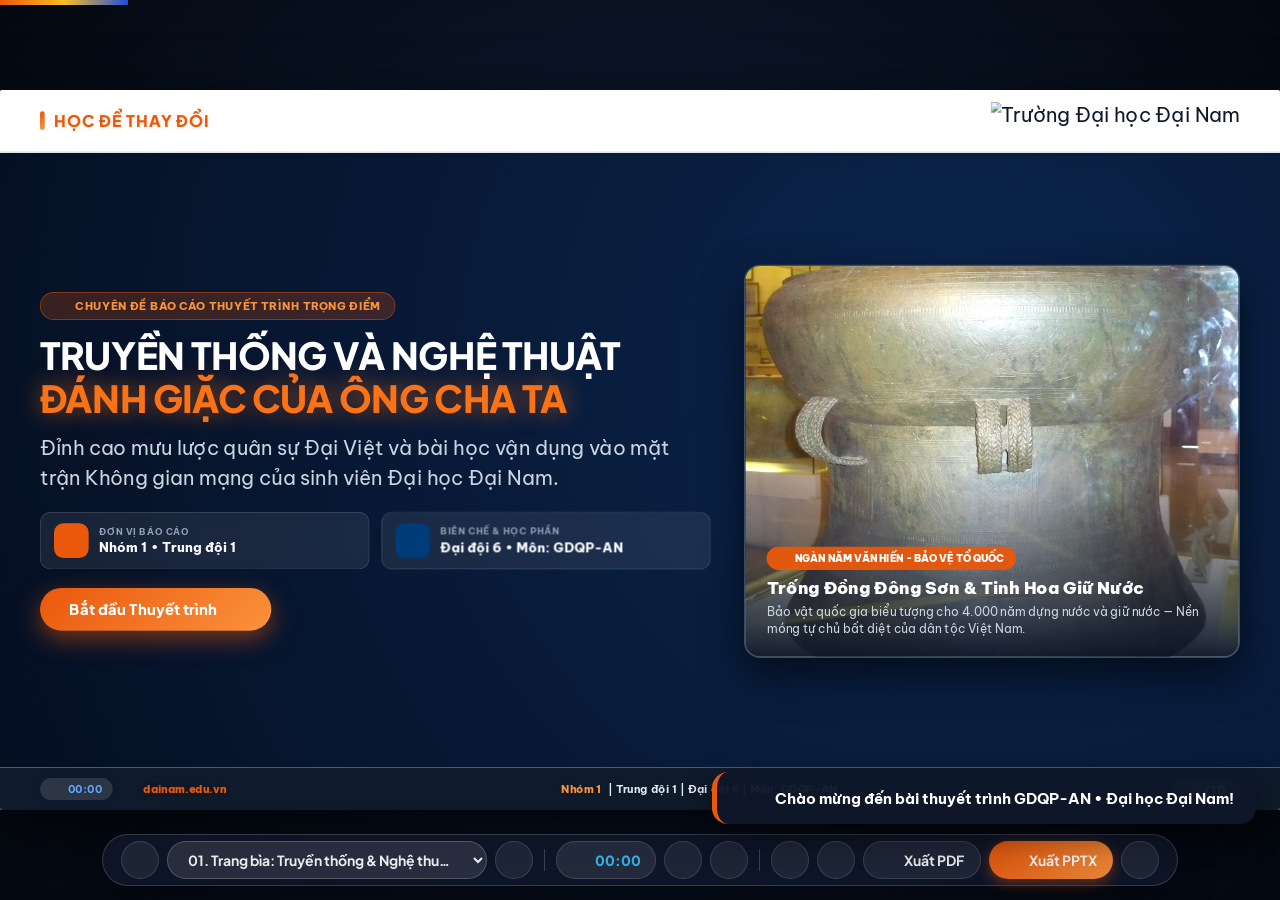
==== commit 6a0dd3dc: "feat: enhance contrast and apply subtle 7-10% glow to text, cards, titles, headers and footers" ====
--- a/index.html
+++ b/index.html
@@ -474,12 +474,12 @@
               <!-- Dynasty 1: Lý -->
               <div class="split-grid-card" style="border-top: 5px solid #EA580C;">
                 <div class="split-grid-header">
-                  <h4><i data-lucide="zap" style="color: #EA580C; width: 22px; height: 22px;"></i>1. Thời Lý (1075 - 1077)</h4>
+                  <h4><i data-lucide="zap" style="color: #EA580C; width: 22px; height: 22px;"></i>1. Thời Lý (1075 – 1077)</h4>
                   <span class="pillar-tag tag-orange">Như Nguyệt</span>
                 </div>
                 <ul class="split-grid-bullets">
-                  <li><strong>"Tiên phát chế nhân":</strong> Đánh đòn phủ đầu phá căn cứ Ung Châu của quân Tống.</li>
-                  <li>Phòng tuyến sông Như Nguyệt hiểm trở bẻ gãy ý chí xâm lược.</li>
+                  <li><strong>"Tiên phát chế nhân":</strong> Đánh phủ đầu phá căn cứ Ung Châu giặc Tống.</li>
+                  <li>Phòng tuyến Như Nguyệt hiểm trở bẻ gãy ý chí xâm lược.</li>
                   <li>Tâm lý chiến thần kỳ với bài thơ <em>"Nam quốc sơn hà"</em>.</li>
                 </ul>
               </div>
@@ -487,13 +487,13 @@
               <!-- Dynasty 2: Trần -->
               <div class="split-grid-card" style="border-top: 5px solid #DC2626;">
                 <div class="split-grid-header">
-                  <h4><i data-lucide="flame" style="color: #DC2626; width: 22px; height: 22px;"></i>2. Thời Trần (1258 - 1288)</h4>
-                  <span class="pillar-tag tag-red">3 Lần Thắng Nguyên</span>
+                  <h4><i data-lucide="flame" style="color: #DC2626; width: 22px; height: 22px;"></i>2. Thời Trần (1258 – 1288)</h4>
+                  <span class="pillar-tag tag-red">3 Lần Thắng</span>
                 </div>
                 <ul class="split-grid-bullets">
                   <li>Chiến lược <strong>"Vườn không nhà trống"</strong> triệt tiêu lương thảo giặc.</li>
-                  <li>Hội nghị Diên Hồng: Toàn dân muôn người đồng thanh hô <em>"ĐÁNH!"</em>.</li>
-                  <li>Đại thắng Bạch Đằng 1288 chôn vùi đạo quân xâm lược Mông Cổ.</li>
+                  <li>Hội nghị Diên Hồng: Toàn dân đồng lòng hô <em>"ĐÁNH!"</em>.</li>
+                  <li>Đại thắng Bạch Đằng 1288 chôn vùi đạo quân Mông Cổ.</li>
                 </ul>
               </div>
 
@@ -519,7 +519,7 @@
                 <ul class="split-grid-bullets">
                   <li>Hành quân thần tốc từ Phú Xuân ra Thăng Long dịp Tết Kỷ Dậu.</li>
                   <li>Đại phá 29 vạn quân Mãn Thanh tại Ngọc Hồi - Đống Đa trong 5 ngày.</li>
-                  <li>Nghệ thuật tác chiến cơ động bất ngờ, chớp nhoáng đỉnh cao.</li>
+                  <li>Nghệ thuật tác chiến cơ động, bất ngờ, chớp nhoáng đỉnh cao.</li>
                 </ul>
               </div>
             </div>
@@ -602,7 +602,7 @@
               <!-- Pillar 4 -->
               <div class="split-grid-card" style="border-top: 5px solid #7C3AED;">
                 <div class="split-grid-header">
-                  <h4><i data-lucide="heart-handshake" style="color: #7C3AED; width: 22px; height: 22px;"></i>4. Nghệ Thuật Tâm Công</h4>
+                  <h4><i data-lucide="heart-handshake" style="color: #7C3AED; width: 22px; height: 22px;"></i>4. Kế Sách Tâm Công</h4>
                   <span class="pillar-tag tag-purple">Nhân Nghĩa</span>
                 </div>
                 <ul class="split-grid-bullets">
@@ -703,29 +703,29 @@
               <!-- Right: 2 Threat Cards -->
               <div class="split-cards-stack">
                 <!-- Threat 1 -->
-                <div class="split-card" style="background: rgba(255, 255, 255, 0.06); border-color: rgba(56, 189, 248, 0.3);">
-                  <div class="split-card-icon" style="background: rgba(56, 189, 248, 0.2); color: #38BDF8; width: 56px; height: 56px;">
+                <div class="split-card" style="background: rgba(11, 25, 44, 0.78); border-color: rgba(56, 189, 248, 0.35); box-shadow: 0 8px 30px rgba(0, 0, 0, 0.45), 0 0 20px rgba(56, 189, 248, 0.07);">
+                  <div class="split-card-icon" style="background: rgba(56, 189, 248, 0.2); color: #38BDF8; width: 56px; height: 56px; box-shadow: 0 0 16px rgba(56, 189, 248, 0.12);">
                     <i data-lucide="server" style="width: 30px; height: 30px;"></i>
                   </div>
                   <div class="split-card-content">
-                    <h4 style="color: #38BDF8; font-size: 29px; margin-bottom: 8px;">Tê Liệt Hạ Tầng Trọng Yếu Quốc Gia</h4>
-                    <p style="color: #CBD5E1; font-size: 26px; line-height: 1.4;">Tấn công mã độc làm sập <strong>lưới điện, nhà máy nước, ngân hàng và sàn giao dịch</strong>; vô hiệu hóa hệ thống thông tin chỉ huy mà không cần bắn một phát đạn.</p>
+                    <h4 style="color: #38BDF8; font-size: 29px; margin-bottom: 8px; text-shadow: 0 0 14px rgba(56, 189, 248, 0.35), 0 0 28px rgba(56, 189, 248, 0.15);">Tê Liệt Hạ Tầng Trọng Yếu Quốc Gia</h4>
+                    <p style="color: #F8FAFC; font-size: 26px; line-height: 1.4; text-shadow: 0 0 10px rgba(255, 255, 255, 0.1);">Tấn công mã độc làm sập <strong style="color: #F97316; text-shadow: 0 0 12px rgba(249, 115, 22, 0.45);">lưới điện, nhà máy nước, ngân hàng và sàn giao dịch</strong>; vô hiệu hóa hệ thống thông tin chỉ huy mà không cần bắn một phát đạn.</p>
                   </div>
                 </div>
 
                 <!-- Threat 2 -->
-                <div class="split-card" style="background: rgba(255, 255, 255, 0.06); border-color: rgba(249, 115, 22, 0.3);">
-                  <div class="split-card-icon" style="background: rgba(249, 115, 22, 0.2); color: #FB923C; width: 56px; height: 56px;">
+                <div class="split-card" style="background: rgba(11, 25, 44, 0.78); border-color: rgba(249, 115, 22, 0.35); box-shadow: 0 8px 30px rgba(0, 0, 0, 0.45), 0 0 20px rgba(249, 115, 22, 0.07);">
+                  <div class="split-card-icon" style="background: rgba(249, 115, 22, 0.2); color: #FB923C; width: 56px; height: 56px; box-shadow: 0 0 16px rgba(249, 115, 22, 0.12);">
                     <i data-lucide="bot" style="width: 30px; height: 30px;"></i>
                   </div>
                   <div class="split-card-content">
-                    <h4 style="color: #FB923C; font-size: 29px; margin-bottom: 8px;">Chiến Tranh Thông Tin & Tâm Lý Số</h4>
-                    <p style="color: #CBD5E1; font-size: 26px; line-height: 1.4;">Sử dụng <strong>Tin giả (Fake News), Deepfake AI và Botnets</strong> thao túng thuật toán mạng xã hội, xuyên tạc lịch sử, nhằm làm rỗng ruột tư tưởng và phá hoại khối đoàn kết.</p>
+                    <h4 style="color: #FB923C; font-size: 29px; margin-bottom: 8px; text-shadow: 0 0 14px rgba(251, 146, 60, 0.35), 0 0 28px rgba(251, 146, 60, 0.15);">Chiến Tranh Thông Tin & Tâm Lý Số</h4>
+                    <p style="color: #F8FAFC; font-size: 26px; line-height: 1.4; text-shadow: 0 0 10px rgba(255, 255, 255, 0.1);">Sử dụng <strong style="color: #F97316; text-shadow: 0 0 12px rgba(249, 115, 22, 0.45);">Tin giả (Fake News), Deepfake AI và Botnets</strong> thao túng thuật toán mạng xã hội, xuyên tạc lịch sử, nhằm làm rỗng ruột tư tưởng và phá hoại khối đoàn kết.</p>
                   </div>
                 </div>
 
                 <!-- Threat Summary Callout -->
-                <div style="background: rgba(234, 88, 12, 0.12); border: 1.5px dashed rgba(234, 88, 12, 0.5); border-radius: 12px; padding: 14px 22px; display: flex; align-items: center; gap: 14px; color: #FED7AA; font-size: 23px; font-weight: 600;">
+                <div style="background: rgba(234, 88, 12, 0.14); border: 1.5px dashed rgba(234, 88, 12, 0.55); border-radius: 12px; padding: 14px 22px; display: flex; align-items: center; gap: 14px; color: #FED7AA; font-size: 23px; font-weight: 600; box-shadow: 0 0 20px rgba(249, 115, 22, 0.07); text-shadow: 0 0 10px rgba(251, 146, 60, 0.15);">
                   <i data-lucide="alert-octagon" style="color: #F97316; width: 28px; height: 28px; flex-shrink: 0;"></i>
                   <span><strong>Thách thức thời đại:</strong> Chiến tranh mạng có thể làm sụp đổ một quốc gia từ bên trong trước khi xung đột vũ trang nổ ra!</span>
                 </div>
@@ -817,7 +817,7 @@
                     <i data-lucide="bot" style="width: 15px; height: 15px;"></i> Honeypot & SOAR
                   </span>
                 </div>
-                <h4 class="it-card-title">Bẫy Mật Ảo & Tự Động Hóa Phòng Thủ</h4>
+                <h4 class="it-card-title">Bẫy Mật Ảo & Phòng Thủ Tự Động</h4>
                 <ul class="it-body-bullets">
                   <li><strong>Lấy ít địch nhiều:</strong> Lực lượng ít chặn triệu botnet toàn cầu.</li>
                   <li><strong>Bẫy mật Honeypot:</strong> Đánh lừa tin tặc, thu thập chữ ký số.</li>
--- a/assets/styles.css
+++ b/assets/styles.css
@@ -2252,11 +2252,11 @@
   border: 1.5px solid var(--color-border);
   border-left: 6px solid var(--color-primary);
   border-radius: var(--radius-md);
-  padding: 14px 18px;
+  padding: 18px 22px;
   box-shadow: var(--shadow-sm);
   display: flex;
   flex-direction: column;
-  gap: 6px;
+  gap: 10px;
   flex: 1;
   transition: all 0.3s;
 }
@@ -2282,7 +2282,7 @@
 
 .history-card-header h4 {
   font-family: var(--font-heading);
-  font-size: 27px;
+  font-size: 30px;
   font-weight: 800;
   color: var(--color-secondary);
   display: flex;
@@ -2291,18 +2291,18 @@
 }
 
 .history-time-badge {
-  font-size: 16px;
+  font-size: 18px;
   font-weight: 800;
-  padding: 4px 14px;
+  padding: 5px 14px;
   border-radius: var(--radius-full);
   background: var(--color-primary-soft);
   color: var(--color-primary-dark);
 }
 
 .history-event-card p {
-  font-size: 28px;
+  font-size: 30px;
   color: #1E293B;
-  line-height: 1.35;
+  line-height: 1.4;
 }
 
 .history-event-card cite {
@@ -2325,7 +2325,7 @@
 
 .battle-card-media {
   position: relative;
-  height: 250px;
+  height: 235px;
   overflow: hidden;
 }
 
@@ -2366,8 +2366,8 @@
   list-style: none;
   display: flex;
   flex-direction: column;
-  gap: 8px;
-  font-size: 28px;
+  gap: 12px;
+  font-size: 30px;
   color: #1E293B;
 }
 
@@ -2375,8 +2375,8 @@
   display: flex;
   align-items: flex-start;
   gap: 12px;
-  line-height: 1.35;
-  font-size: 28px;
+  line-height: 1.38;
+  font-size: 30px;
 }
 
 /* ==========================================================================
@@ -2849,30 +2849,109 @@
   line-height: 1.3;
 }
 
-/* Slide 6 Fine-tuning to fit 760px available height */
+/* ==========================================================================
+   TARGET SLIDES PROJECTION FONT BOOST (SLIDES 3, 5, 6, 8)
+   Optimized for high-impact visibility, clean margins, and zero overflow
+   ========================================================================== */
+
+/* SLIDE 3 FONT BOOST */
+#slide-3 .split-grid-header h4 {
+  font-size: 29px;
+}
+#slide-3 .pillar-tag {
+  font-size: 17px;
+  padding: 4px 14px;
+}
+#slide-3 .split-grid-bullets {
+  gap: 8px;
+  font-size: 28px;
+  line-height: 1.38;
+}
+#slide-3 .split-grid-bullets li {
+  font-size: 28px;
+  line-height: 1.38;
+  padding-left: 24px;
+}
+#slide-3 .split-grid-bullets li::before {
+  font-size: 32px;
+}
+#slide-3 .split-grid-card {
+  padding: 14px 20px;
+}
+
+/* SLIDE 5 FONT BOOST */
+#slide-5 .split-grid-header h4 {
+  font-size: 25px;
+}
+#slide-5 .pillar-tag {
+  font-size: 15px;
+  padding: 3px 10px;
+}
+#slide-5 .split-grid-bullets {
+  gap: 6px;
+  font-size: 27px;
+  line-height: 1.35;
+}
+#slide-5 .split-grid-bullets li {
+  font-size: 27px;
+  line-height: 1.35;
+  padding-left: 22px;
+}
+#slide-5 .split-grid-card {
+  padding: 12px 18px;
+}
+
+/* SLIDE 6 FONT BOOST */
+#slide-6 .split-grid-header h4 {
+  font-size: 26px;
+}
+#slide-6 .pillar-tag {
+  font-size: 15px;
+  padding: 3px 10px;
+}
+#slide-6 .split-grid-bullets {
+  gap: 8px;
+  font-size: 27px;
+  line-height: 1.36;
+}
+#slide-6 .split-grid-bullets li {
+  font-size: 27px;
+  line-height: 1.36;
+  padding-left: 24px;
+}
+#slide-6 .split-grid-bullets li::before {
+  font-size: 30px;
+}
 #slide-6 .split-grid-card {
-  padding: 10px 14px;
+  padding: 14px 18px;
+}
+
+/* SLIDE 8 FONT BOOST */
+#slide-8 .ancient-tactic-pill,
+#slide-8 .modern-tech-pill {
+  font-size: 16px;
+  padding: 3px 10px;
+}
+#slide-8 .compare-card-dual-header {
+  padding-bottom: 5px;
+}
+#slide-8 .it-card-title {
+  font-size: 27px;
+  line-height: 1.2;
+}
+#slide-8 .it-body-bullets {
   gap: 5px;
-}
-
-#slide-6 .split-grid-header h4 {
-  font-size: 24px;
-}
-
-#slide-6 .split-grid-bullets {
-  gap: 4px;
-  font-size: 22px;
-  line-height: 1.32;
-}
-
-#slide-6 .split-grid-bullets li {
-  font-size: 22px;
-  line-height: 1.32;
-  padding-left: 18px;
-}
-
-#slide-6 .split-grid-bullets li::before {
-  font-size: 24px;
+  font-size: 25.5px;
+  line-height: 1.35;
+}
+#slide-8 .it-body-bullets li {
+  font-size: 25.5px;
+  line-height: 1.35;
+  padding-left: 20px;
+}
+#slide-8 .it-compare-card {
+  padding: 10px 16px;
+  gap: 6px;
 }
 
 /* Dark Theme variants for split cards */
@@ -3093,3 +3172,186 @@
 body.exporting-2k .slide-timer-badge {
   display: none !important;
 }
+
+/* ==========================================================================
+   ELEGANT 7% - 10% GLOW & HIGH CONTRAST TYPOGRAPHY ENGINE
+   ========================================================================== */
+
+/* 1. HEADER GLOW (7%) */
+.brand-slogan {
+  text-shadow: 0 0 10px rgba(243, 112, 33, 0.12), 0 0 18px rgba(243, 112, 33, 0.07) !important;
+}
+
+.header-topic-badge {
+  box-shadow: 0 0 14px rgba(0, 59, 122, 0.07) !important;
+  text-shadow: 0 0 8px rgba(0, 59, 122, 0.07) !important;
+}
+
+/* 2. FOOTER GLOW (7%) */
+.footer-timer-display {
+  box-shadow: 0 0 12px rgba(0, 59, 122, 0.07) !important;
+  text-shadow: 0 0 8px rgba(0, 59, 122, 0.07) !important;
+}
+
+.footer-dnu-link {
+  text-shadow: 0 0 8px rgba(243, 112, 33, 0.10), 0 0 16px rgba(243, 112, 33, 0.07) !important;
+}
+
+.footer-center {
+  text-shadow: 0 0 8px rgba(15, 23, 42, 0.07) !important;
+}
+
+.slide-counter {
+  box-shadow: 0 0 12px rgba(0, 59, 122, 0.07) !important;
+  text-shadow: 0 0 8px rgba(0, 59, 122, 0.07) !important;
+}
+
+.slide-counter .current-num {
+  text-shadow: 0 0 10px rgba(243, 112, 33, 0.15), 0 0 18px rgba(243, 112, 33, 0.07) !important;
+}
+
+/* 3. TITLE & SUBTITLE GLOW (8%) + HIGH CONTRAST */
+.slide-title {
+  color: #003B7A !important;
+  text-shadow: 0 2px 14px rgba(0, 59, 122, 0.08), 0 0 22px rgba(243, 112, 33, 0.06) !important;
+}
+
+.slide-subtitle {
+  color: #334155 !important;
+  font-weight: 600 !important;
+  text-shadow: 0 1px 8px rgba(0, 59, 122, 0.08) !important;
+}
+
+.slide-category {
+  text-shadow: 0 0 10px rgba(243, 112, 33, 0.15), 0 0 20px rgba(243, 112, 33, 0.08) !important;
+}
+
+/* Titles on Dark Theme Slides */
+.slide.theme-dark .slide-title,
+#slide-1 .slide-title,
+#slide-7 .slide-title,
+#slide-10 .slide-title {
+  color: #FFFFFF !important;
+  text-shadow: 0 0 16px rgba(255, 255, 255, 0.15), 0 0 30px rgba(56, 189, 248, 0.12), 0 0 45px rgba(243, 112, 33, 0.08) !important;
+}
+
+.slide.theme-dark .slide-subtitle,
+#slide-1 .slide-subtitle,
+#slide-7 .slide-subtitle,
+#slide-10 .slide-subtitle {
+  color: #E2E8F0 !important;
+  font-weight: 600 !important;
+  text-shadow: 0 0 10px rgba(255, 255, 255, 0.10), 0 0 20px rgba(56, 189, 248, 0.08) !important;
+}
+
+.slide.theme-dark .slide-category,
+#slide-7 .slide-category {
+  color: #38BDF8 !important;
+  text-shadow: 0 0 12px rgba(56, 189, 248, 0.25), 0 0 24px rgba(56, 189, 248, 0.12) !important;
+}
+
+/* 4. CONTENT BOXES / TEXT HOLDERS 7% GLOW */
+.split-grid-card,
+.history-event-card,
+.slide-4-battle-card,
+.it-compare-card,
+.dnu-pillar-card,
+.quad-matrix-card,
+.strategic-col,
+.central-alert-banner,
+.split-cards-stack > div {
+  box-shadow: 0 4px 16px rgba(15, 23, 42, 0.05), 0 0 18px rgba(243, 112, 33, 0.07) !important;
+  border-color: rgba(226, 232, 240, 0.95) !important;
+}
+
+.split-grid-card:hover,
+.history-event-card:hover,
+.it-compare-card:hover,
+.dnu-pillar-card:hover {
+  box-shadow: 0 8px 24px rgba(15, 23, 42, 0.08), 0 0 24px rgba(243, 112, 33, 0.12) !important;
+}
+
+.slide-photo-card {
+  box-shadow: 0 16px 40px rgba(0, 0, 0, 0.35), 0 0 22px rgba(0, 59, 122, 0.12), 0 0 35px rgba(243, 112, 33, 0.07) !important;
+}
+
+/* 5. TEXT ON DARK BACKGROUNDS 10% GLOW & HIGH CONTRAST */
+/* Slide 7 Specific Threat Cards */
+#slide-7 .split-card:nth-child(1) {
+  background: rgba(11, 25, 44, 0.78) !important;
+  border: 1.5px solid rgba(56, 189, 248, 0.35) !important;
+  box-shadow: 0 8px 30px rgba(0, 0, 0, 0.45), 0 0 20px rgba(56, 189, 248, 0.07) !important;
+}
+
+#slide-7 .split-card:nth-child(1) h4 {
+  color: #38BDF8 !important;
+  text-shadow: 0 0 14px rgba(56, 189, 248, 0.35), 0 0 28px rgba(56, 189, 248, 0.15) !important;
+}
+
+#slide-7 .split-card:nth-child(2) {
+  background: rgba(11, 25, 44, 0.78) !important;
+  border: 1.5px solid rgba(249, 115, 22, 0.35) !important;
+  box-shadow: 0 8px 30px rgba(0, 0, 0, 0.45), 0 0 20px rgba(249, 115, 22, 0.07) !important;
+}
+
+#slide-7 .split-card:nth-child(2) h4 {
+  color: #FB923C !important;
+  text-shadow: 0 0 14px rgba(251, 146, 60, 0.35), 0 0 28px rgba(251, 146, 60, 0.15) !important;
+}
+
+#slide-7 .split-card p {
+  color: #F8FAFC !important;
+  text-shadow: 0 0 10px rgba(255, 255, 255, 0.10), 0 0 20px rgba(255, 255, 255, 0.05) !important;
+}
+
+#slide-7 .split-card p strong {
+  color: #F97316 !important;
+  font-weight: 800 !important;
+  text-shadow: 0 0 12px rgba(249, 115, 22, 0.45), 0 0 24px rgba(249, 115, 22, 0.15) !important;
+}
+
+/* Slide 7 domain pills & callout */
+.active-cyber {
+  box-shadow: 0 0 18px rgba(249, 115, 22, 0.25), 0 0 30px rgba(249, 115, 22, 0.10) !important;
+  text-shadow: 0 0 10px rgba(255, 255, 255, 0.20) !important;
+}
+
+/* Photo card overlays text glow */
+.photo-overlay-title {
+  text-shadow: 0 0 14px rgba(255, 255, 255, 0.15), 0 0 24px rgba(243, 112, 33, 0.10) !important;
+}
+
+.photo-overlay-desc {
+  color: #F8FAFC !important;
+  text-shadow: 0 0 10px rgba(255, 255, 255, 0.10) !important;
+}
+
+/* Slide 10 quote & cards */
+#slide-10 .quote-hero-card {
+  box-shadow: 0 16px 40px rgba(0, 0, 0, 0.45), 0 0 25px rgba(243, 112, 33, 0.07) !important;
+}
+
+#slide-10 .quote-text {
+  text-shadow: 0 0 16px rgba(255, 255, 255, 0.20), 0 0 32px rgba(251, 146, 60, 0.15), 0 0 48px rgba(243, 112, 33, 0.08) !important;
+}
+
+#slide-10 .quote-author {
+  color: #FDBA74 !important;
+  text-shadow: 0 0 10px rgba(251, 146, 60, 0.20) !important;
+}
+
+#slide-10 .quad-matrix-card {
+  background: rgba(11, 25, 44, 0.70) !important;
+  border: 1.5px solid rgba(56, 189, 248, 0.25) !important;
+  box-shadow: 0 8px 24px rgba(0, 0, 0, 0.40), 0 0 18px rgba(56, 189, 248, 0.07) !important;
+}
+
+#slide-10 .quad-matrix-card h4 {
+  text-shadow: 0 0 12px rgba(251, 146, 60, 0.25) !important;
+}
+
+#slide-10 .quad-matrix-card p {
+  color: #F8FAFC !important;
+  text-shadow: 0 0 8px rgba(255, 255, 255, 0.10) !important;
+}
+
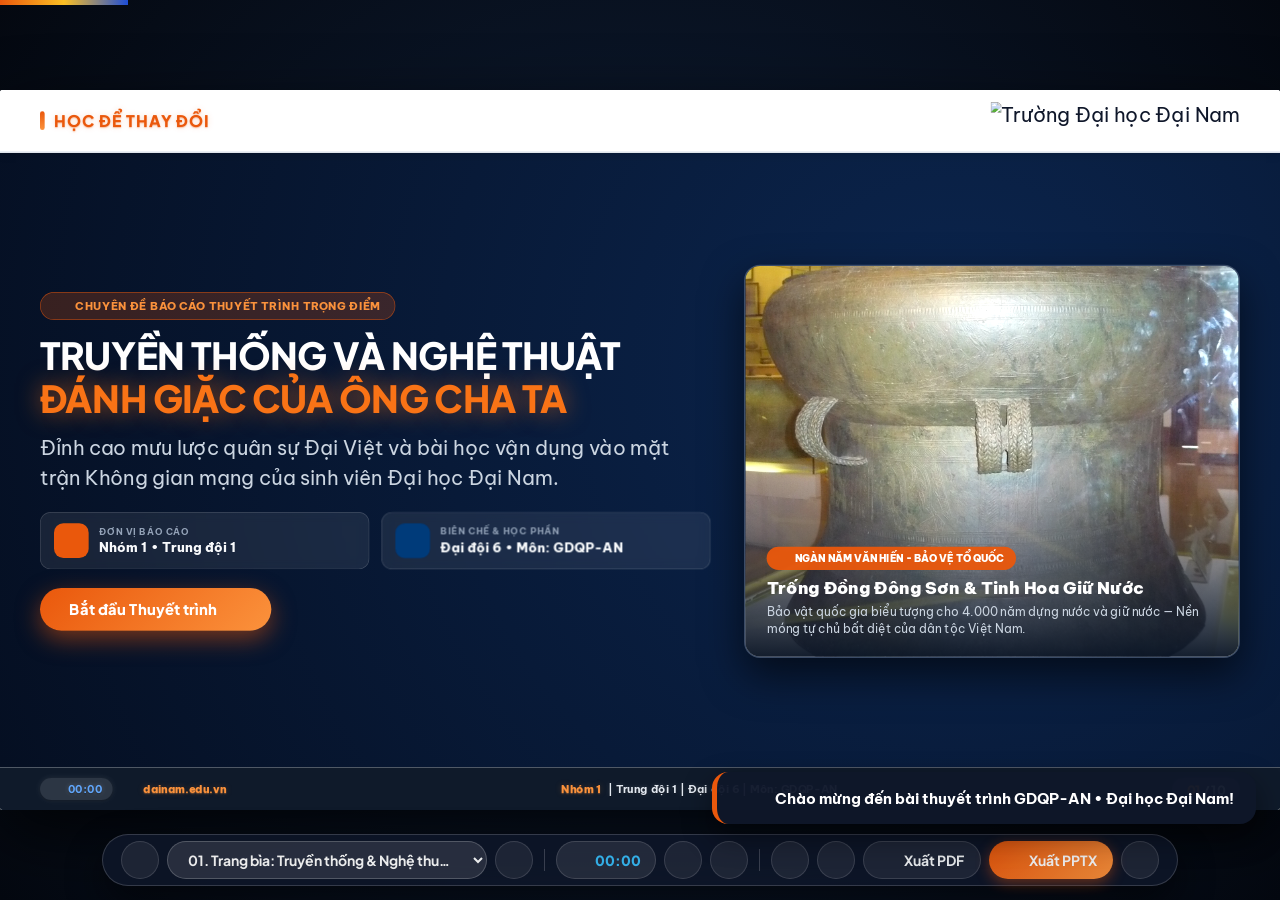
==== commit 54483ece: "feat: enlarge Slide 10 quote hero banner by 35% with 1-line quote and larger photo" ====
--- a/index.html
+++ b/index.html
@@ -491,9 +491,9 @@
                   <span class="pillar-tag tag-red">3 Lần Thắng</span>
                 </div>
                 <ul class="split-grid-bullets">
-                  <li>Chiến lược <strong>"Vườn không nhà trống"</strong> triệt tiêu lương thảo giặc.</li>
-                  <li>Hội nghị Diên Hồng: Toàn dân đồng lòng hô <em>"ĐÁNH!"</em>.</li>
-                  <li>Đại thắng Bạch Đằng 1288 chôn vùi đạo quân Mông Cổ.</li>
+                  <li>Chiến lược <strong><span style="white-space: nowrap;">"Vườn không nhà trống"</span></strong> triệt tiêu nguồn lương thảo giặc.</li>
+                  <li>Hội nghị Diên Hồng: Toàn dân đồng lòng hô vang <em>"ĐÁNH!"</em>.</li>
+                  <li>Đại thắng Bạch Đằng 1288 chôn vùi toàn bộ đạo quân Mông Cổ.</li>
                 </ul>
               </div>
 
@@ -506,7 +506,7 @@
                 <ul class="split-grid-bullets">
                   <li>Nguyễn Trãi: <em>"Đem đại nghĩa thắng hung tàn, lấy chí nhân thay cường bạo"</em>.</li>
                   <li>Chiến thuật vây thành diệt viện, đánh vào lòng người (Tâm công).</li>
-                  <li>Cấp ngựa thuyền cho giặc rút quân, giữ hòa bình lâu dài.</li>
+                  <li>Cấp ngựa thuyền cho giặc rút lui an toàn, giữ hòa bình lâu dài.</li>
                 </ul>
               </div>
 
@@ -519,7 +519,7 @@
                 <ul class="split-grid-bullets">
                   <li>Hành quân thần tốc từ Phú Xuân ra Thăng Long dịp Tết Kỷ Dậu.</li>
                   <li>Đại phá 29 vạn quân Mãn Thanh tại Ngọc Hồi - Đống Đa trong 5 ngày.</li>
-                  <li>Nghệ thuật tác chiến cơ động, bất ngờ, chớp nhoáng đỉnh cao.</li>
+                  <li>Nghệ thuật tác chiến cơ động bất ngờ, chớp nhoáng đỉnh cao.</li>
                 </ul>
               </div>
             </div>
@@ -982,16 +982,16 @@
 
         <div class="slide-body" style="background: radial-gradient(circle at 50% 40%, #0A2246 0%, #040D1C 100%);">
           <div class="slide-10-wrap" style="height: 100%; display: flex; flex-direction: column; justify-content: space-between; gap: 20px;">
-            <!-- Quote Hero Banner with Authentic Hanoi Flag Tower Photo -->
-            <div class="quote-hero-banner" style="margin-bottom: 0; padding: 24px 36px; gap: 36px;">
-              <div class="quote-img-box" style="width: 420px; height: 236px; border-radius: var(--radius-md); box-shadow: 0 14px 40px rgba(0, 0, 0, 0.6); border: 2.5px solid rgba(255, 255, 255, 0.5);">
+            <!-- Quote Hero Banner with Authentic Hanoi Flag Tower Photo (Enlarged +35%) -->
+            <div class="quote-hero-banner" style="margin-bottom: 0; padding: 26px 42px; gap: 44px;">
+              <div class="quote-img-box" style="width: 560px; height: 315px; border-radius: 18px; box-shadow: 0 16px 44px rgba(0, 0, 0, 0.65); border: 3px solid rgba(255, 255, 255, 0.55);">
                 <img src="assets/vn-flag-tower.jpg" alt="Cột cờ Hà Nội - Hoàng thành Thăng Long" style="object-position: center 30%;">
               </div>
-              <div class="quote-text-wrap" style="gap: 16px;">
-                <blockquote style="font-size: 50px; line-height: 1.25; font-weight: 900; letter-spacing: 0.5px; color: #FFFFFF; font-style: italic;">
+              <div class="quote-text-wrap" style="gap: 20px;">
+                <blockquote style="font-size: 58px; line-height: 1.25; font-weight: 900; letter-spacing: 0.5px; color: #FFFFFF; font-style: italic; white-space: nowrap;">
                   "Không có gì quý hơn độc lập, tự do!"
                 </blockquote>
-                <cite style="font-size: 27px; font-weight: 700; color: #FDBA74; font-style: normal; letter-spacing: 0.3px;">
+                <cite style="font-size: 32px; font-weight: 700; color: #FDBA74; font-style: normal; letter-spacing: 0.4px;">
                   — Lời kêu gọi lịch sử của Chủ tịch Hồ Chí Minh (17/07/1966)
                 </cite>
               </div>
--- a/assets/styles.css
+++ b/assets/styles.css
@@ -890,6 +890,8 @@
   border-radius: var(--radius-full);
   text-transform: uppercase;
   letter-spacing: 0.8px;
+  white-space: nowrap;
+  flex-shrink: 0;
 }
 
 .tag-red { background: #FEE2E2; color: #DC2626; }
@@ -2288,6 +2290,7 @@
   display: flex;
   align-items: center;
   gap: 8px;
+  white-space: nowrap;
 }
 
 .history-time-badge {
@@ -2297,6 +2300,8 @@
   border-radius: var(--radius-full);
   background: var(--color-primary-soft);
   color: var(--color-primary-dark);
+  white-space: nowrap;
+  flex-shrink: 0;
 }
 
 .history-event-card p {
@@ -2817,6 +2822,7 @@
   display: flex;
   align-items: center;
   gap: 8px;
+  white-space: nowrap;
 }
 
 .split-grid-bullets {
@@ -2879,26 +2885,34 @@
   padding: 14px 20px;
 }
 
-/* SLIDE 5 FONT BOOST */
+/* SLIDE 5 FONT BOOST & ANTI-AWKWARD-BREAK ENGINE */
+#slide-5 .slide-split-grid.reverse {
+  grid-template-columns: 0.68fr 1.32fr !important;
+  gap: 22px !important;
+}
 #slide-5 .split-grid-header h4 {
-  font-size: 25px;
+  font-size: 24px !important;
+  white-space: nowrap !important;
 }
 #slide-5 .pillar-tag {
-  font-size: 15px;
-  padding: 3px 10px;
+  font-size: 15px !important;
+  padding: 3px 10px !important;
+  white-space: nowrap !important;
+  flex-shrink: 0 !important;
 }
 #slide-5 .split-grid-bullets {
-  gap: 6px;
-  font-size: 27px;
-  line-height: 1.35;
+  gap: 6px !important;
+  font-size: 25px !important;
+  line-height: 1.38 !important;
 }
 #slide-5 .split-grid-bullets li {
-  font-size: 27px;
-  line-height: 1.35;
-  padding-left: 22px;
+  font-size: 25px !important;
+  line-height: 1.38 !important;
+  padding-left: 22px !important;
+  text-wrap: pretty !important;
 }
 #slide-5 .split-grid-card {
-  padding: 12px 18px;
+  padding: 12px 18px !important;
 }
 
 /* SLIDE 6 FONT BOOST */
@@ -3177,53 +3191,63 @@
    ELEGANT 7% - 10% GLOW & HIGH CONTRAST TYPOGRAPHY ENGINE
    ========================================================================== */
 
-/* 1. HEADER GLOW (7%) */
+/* 1. HEADER COLOR-MATCHED SHADOW & GLOW (1-1.5PX) */
 .brand-slogan {
-  text-shadow: 0 0 10px rgba(243, 112, 33, 0.12), 0 0 18px rgba(243, 112, 33, 0.07) !important;
+  color: var(--color-primary) !important;
+  text-shadow: 0 1px 2px rgba(234, 88, 12, 0.35), 0 0 10px rgba(234, 88, 12, 0.20) !important;
 }
 
 .header-topic-badge {
-  box-shadow: 0 0 14px rgba(0, 59, 122, 0.07) !important;
-  text-shadow: 0 0 8px rgba(0, 59, 122, 0.07) !important;
-}
-
-/* 2. FOOTER GLOW (7%) */
+  color: var(--color-secondary) !important;
+  text-shadow: 0 1px 2px rgba(0, 59, 122, 0.28), 0 0 8px rgba(0, 59, 122, 0.15) !important;
+  box-shadow: 0 1.5px 5px rgba(0, 59, 122, 0.10), 0 0 12px rgba(0, 59, 122, 0.06) !important;
+}
+
+/* 2. FOOTER COLOR-MATCHED SHADOW & GLOW (1-1.5PX) */
 .footer-timer-display {
-  box-shadow: 0 0 12px rgba(0, 59, 122, 0.07) !important;
-  text-shadow: 0 0 8px rgba(0, 59, 122, 0.07) !important;
+  text-shadow: 0 1px 2px rgba(0, 0, 0, 0.35), 0 0 8px rgba(255, 255, 255, 0.22) !important;
+  box-shadow: 0 1.5px 4px rgba(0, 0, 0, 0.25), 0 0 10px rgba(255, 255, 255, 0.10) !important;
 }
 
 .footer-dnu-link {
-  text-shadow: 0 0 8px rgba(243, 112, 33, 0.10), 0 0 16px rgba(243, 112, 33, 0.07) !important;
+  color: #FB923C !important;
+  text-shadow: 0 1px 2px rgba(251, 146, 60, 0.40), 0 0 10px rgba(251, 146, 60, 0.25) !important;
+}
+
+.footer-meta-pill {
+  color: #FB923C !important;
+  text-shadow: 0 1px 2px rgba(251, 146, 60, 0.40), 0 0 10px rgba(251, 146, 60, 0.25) !important;
 }
 
 .footer-center {
-  text-shadow: 0 0 8px rgba(15, 23, 42, 0.07) !important;
+  text-shadow: 0 1px 2px rgba(0, 0, 0, 0.35), 0 0 8px rgba(255, 255, 255, 0.18) !important;
 }
 
 .slide-counter {
-  box-shadow: 0 0 12px rgba(0, 59, 122, 0.07) !important;
-  text-shadow: 0 0 8px rgba(0, 59, 122, 0.07) !important;
+  text-shadow: 0 1px 2px rgba(0, 0, 0, 0.35), 0 0 8px rgba(255, 255, 255, 0.18) !important;
+  box-shadow: 0 1.5px 4px rgba(0, 0, 0, 0.25), 0 0 10px rgba(255, 255, 255, 0.10) !important;
 }
 
 .slide-counter .current-num {
-  text-shadow: 0 0 10px rgba(243, 112, 33, 0.15), 0 0 18px rgba(243, 112, 33, 0.07) !important;
-}
-
-/* 3. TITLE & SUBTITLE GLOW (8%) + HIGH CONTRAST */
+  color: #FB923C !important;
+  text-shadow: 0 1px 2px rgba(251, 146, 60, 0.45), 0 0 12px rgba(251, 146, 60, 0.30) !important;
+}
+
+/* 3. TITLE & SUBTITLE COLOR-MATCHED SHADOW (1-1.5PX) & GLOW */
+.slide-category {
+  color: var(--color-primary) !important;
+  text-shadow: 0 1px 2px rgba(234, 88, 12, 0.35), 0 0 8px rgba(234, 88, 12, 0.18) !important;
+}
+
 .slide-title {
   color: #003B7A !important;
-  text-shadow: 0 2px 14px rgba(0, 59, 122, 0.08), 0 0 22px rgba(243, 112, 33, 0.06) !important;
+  text-shadow: 0 1.2px 2.5px rgba(0, 59, 122, 0.28), 0 0 12px rgba(0, 59, 122, 0.12) !important;
 }
 
 .slide-subtitle {
   color: #334155 !important;
   font-weight: 600 !important;
-  text-shadow: 0 1px 8px rgba(0, 59, 122, 0.08) !important;
-}
-
-.slide-category {
-  text-shadow: 0 0 10px rgba(243, 112, 33, 0.15), 0 0 20px rgba(243, 112, 33, 0.08) !important;
+  text-shadow: 0 1px 1.5px rgba(51, 65, 85, 0.22), 0 0 6px rgba(51, 65, 85, 0.10) !important;
 }
 
 /* Titles on Dark Theme Slides */
@@ -3232,7 +3256,7 @@
 #slide-7 .slide-title,
 #slide-10 .slide-title {
   color: #FFFFFF !important;
-  text-shadow: 0 0 16px rgba(255, 255, 255, 0.15), 0 0 30px rgba(56, 189, 248, 0.12), 0 0 45px rgba(243, 112, 33, 0.08) !important;
+  text-shadow: 0 1px 2.5px rgba(255, 255, 255, 0.35), 0 0 16px rgba(255, 255, 255, 0.18), 0 0 28px rgba(56, 189, 248, 0.12) !important;
 }
 
 .slide.theme-dark .slide-subtitle,
@@ -3241,13 +3265,13 @@
 #slide-10 .slide-subtitle {
   color: #E2E8F0 !important;
   font-weight: 600 !important;
-  text-shadow: 0 0 10px rgba(255, 255, 255, 0.10), 0 0 20px rgba(56, 189, 248, 0.08) !important;
+  text-shadow: 0 1px 1.5px rgba(226, 232, 240, 0.30), 0 0 8px rgba(226, 232, 240, 0.12) !important;
 }
 
 .slide.theme-dark .slide-category,
 #slide-7 .slide-category {
   color: #38BDF8 !important;
-  text-shadow: 0 0 12px rgba(56, 189, 248, 0.25), 0 0 24px rgba(56, 189, 248, 0.12) !important;
+  text-shadow: 0 1px 2px rgba(56, 189, 248, 0.45), 0 0 12px rgba(56, 189, 248, 0.25) !important;
 }
 
 /* 4. CONTENT BOXES / TEXT HOLDERS 7% GLOW */
@@ -3260,15 +3284,17 @@
 .strategic-col,
 .central-alert-banner,
 .split-cards-stack > div {
-  box-shadow: 0 4px 16px rgba(15, 23, 42, 0.05), 0 0 18px rgba(243, 112, 33, 0.07) !important;
-  border-color: rgba(226, 232, 240, 0.95) !important;
+  box-shadow: 0 2px 6px rgba(0, 59, 122, 0.10), 0 1px 3px rgba(243, 112, 33, 0.25), 0 0 14px rgba(243, 112, 33, 0.06) !important;
+  border: 1.5px solid rgba(0, 59, 122, 0.12) !important;
 }
 
 .split-grid-card:hover,
 .history-event-card:hover,
 .it-compare-card:hover,
 .dnu-pillar-card:hover {
-  box-shadow: 0 8px 24px rgba(15, 23, 42, 0.08), 0 0 24px rgba(243, 112, 33, 0.12) !important;
+  transform: translateY(-2px);
+  box-shadow: 0 4px 14px rgba(0, 59, 122, 0.15), 0 2px 6px rgba(243, 112, 33, 0.35), 0 0 22px rgba(243, 112, 33, 0.12) !important;
+  border-color: var(--color-primary) !important;
 }
 
 .slide-photo-card {
@@ -3326,17 +3352,39 @@
   text-shadow: 0 0 10px rgba(255, 255, 255, 0.10) !important;
 }
 
-/* Slide 10 quote & cards */
-#slide-10 .quote-hero-card {
-  box-shadow: 0 16px 40px rgba(0, 0, 0, 0.45), 0 0 25px rgba(243, 112, 33, 0.07) !important;
-}
-
-#slide-10 .quote-text {
+/* Slide 10 quote & cards (Enlarged +35%) */
+#slide-10 .quote-hero-banner {
+  padding: 26px 42px !important;
+  gap: 44px !important;
+}
+
+#slide-10 .quote-img-box {
+  width: 560px !important;
+  height: 315px !important;
+  border-radius: 18px !important;
+  box-shadow: 0 16px 44px rgba(0, 0, 0, 0.65) !important;
+  border: 3px solid rgba(255, 255, 255, 0.55) !important;
+}
+
+#slide-10 .quote-text-wrap {
+  gap: 20px !important;
+}
+
+#slide-10 .quote-text-wrap blockquote {
+  font-size: 58px !important;
+  line-height: 1.25 !important;
+  font-weight: 900 !important;
+  letter-spacing: 0.5px !important;
+  color: #FFFFFF !important;
+  white-space: nowrap !important;
   text-shadow: 0 0 16px rgba(255, 255, 255, 0.20), 0 0 32px rgba(251, 146, 60, 0.15), 0 0 48px rgba(243, 112, 33, 0.08) !important;
 }
 
-#slide-10 .quote-author {
+#slide-10 .quote-text-wrap cite {
+  font-size: 32px !important;
+  font-weight: 700 !important;
   color: #FDBA74 !important;
+  letter-spacing: 0.4px !important;
   text-shadow: 0 0 10px rgba(251, 146, 60, 0.20) !important;
 }
 
